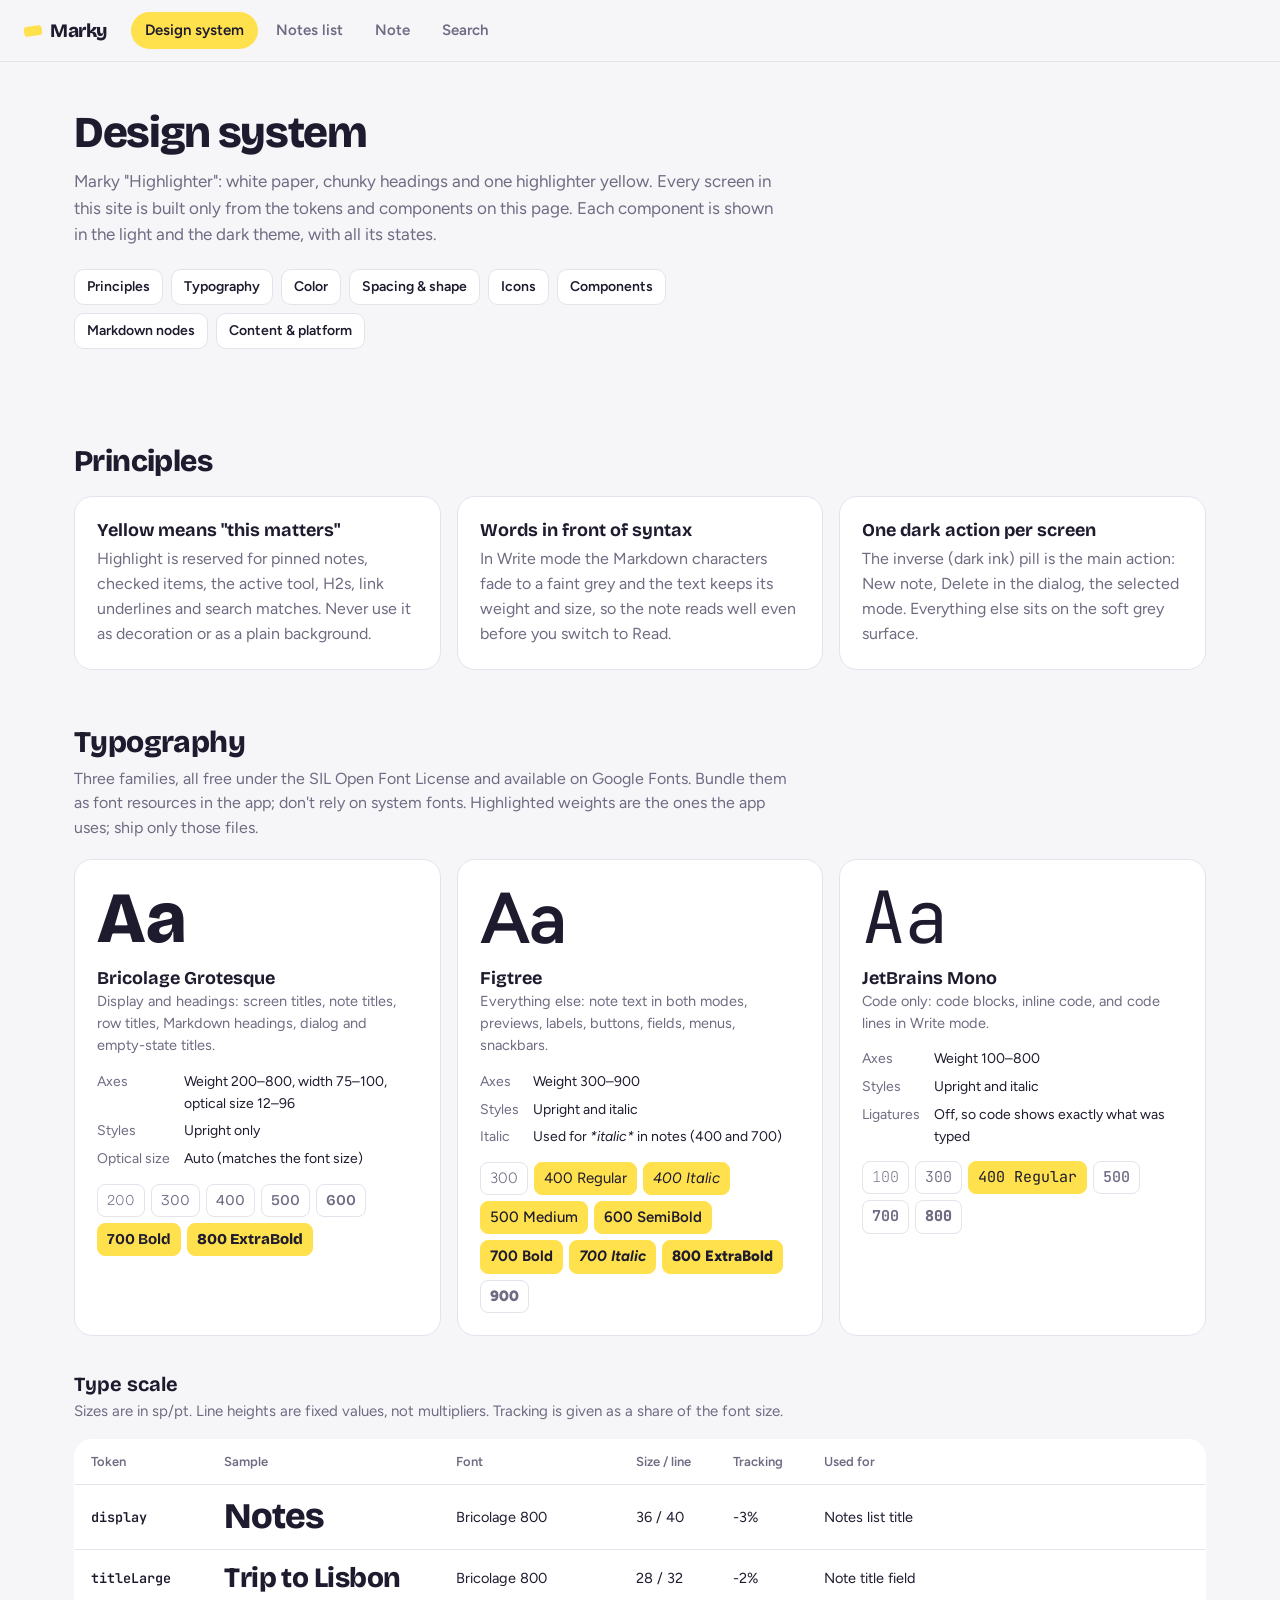
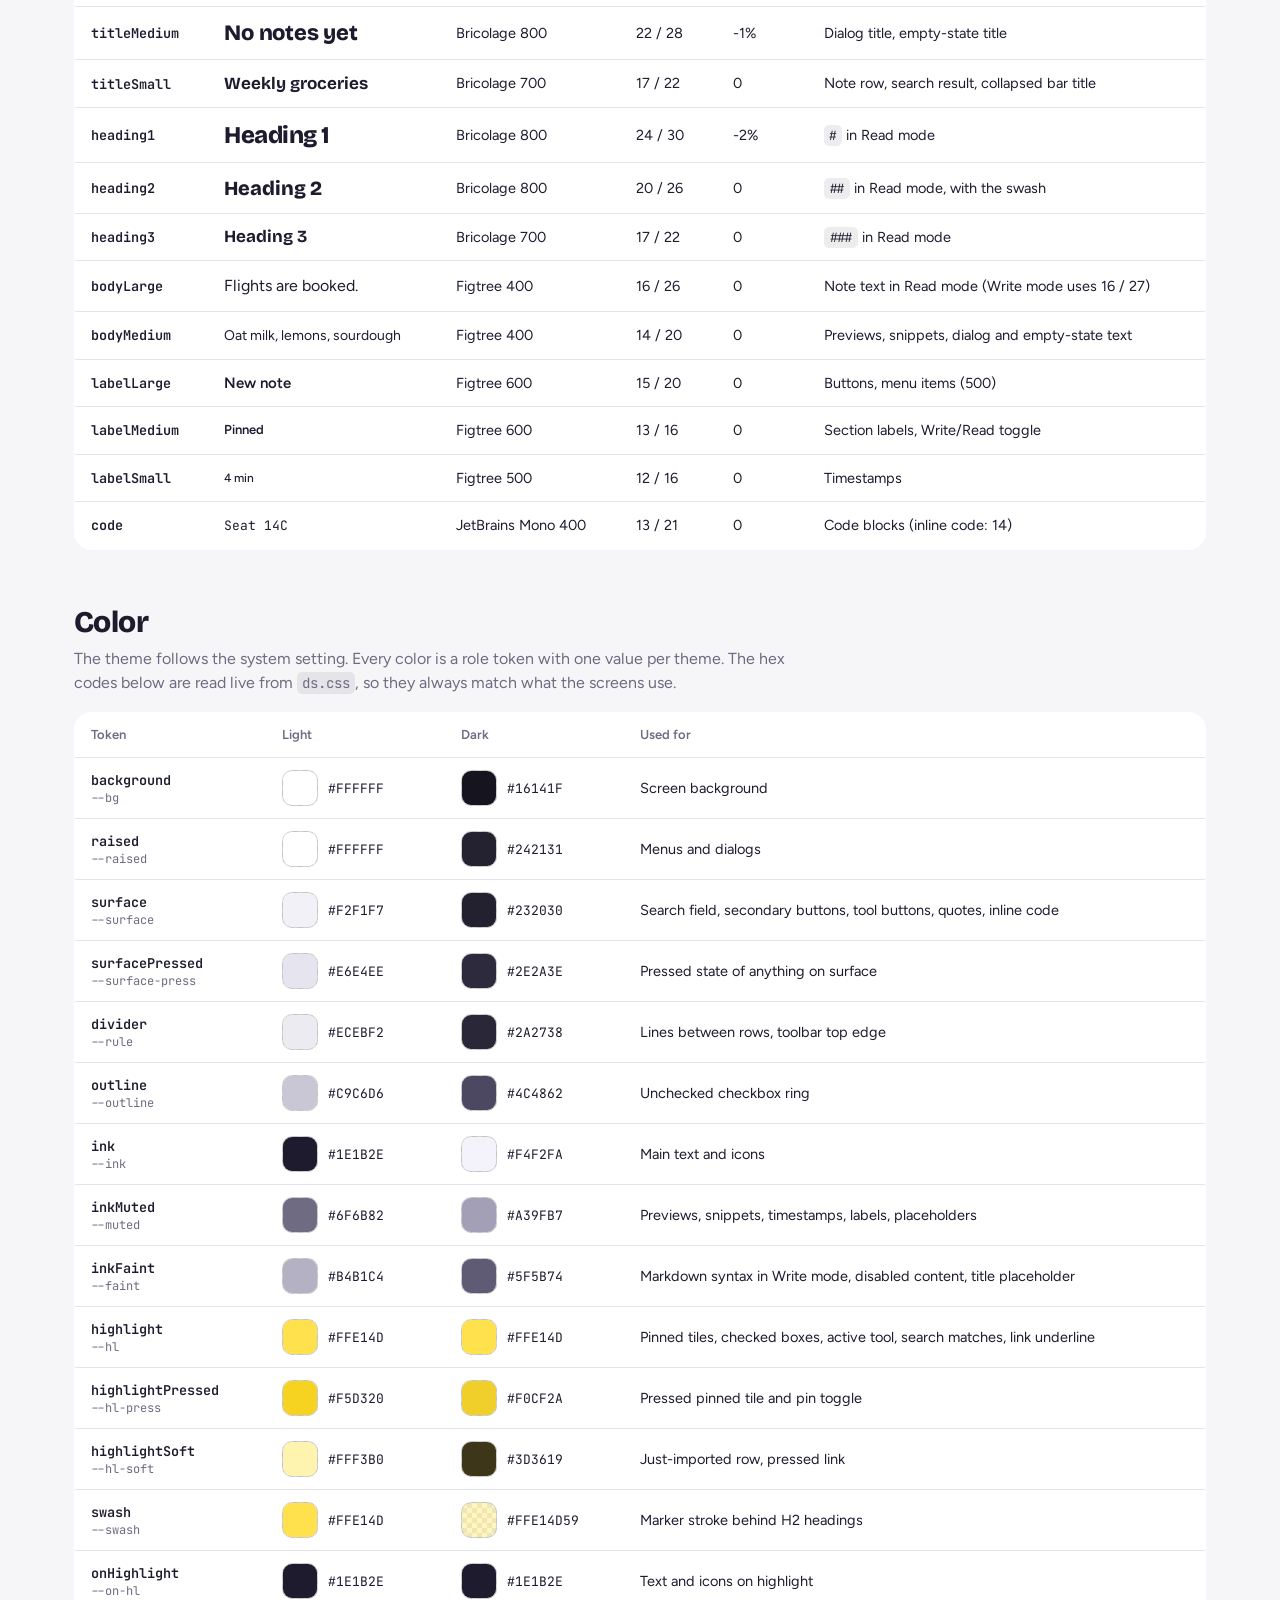
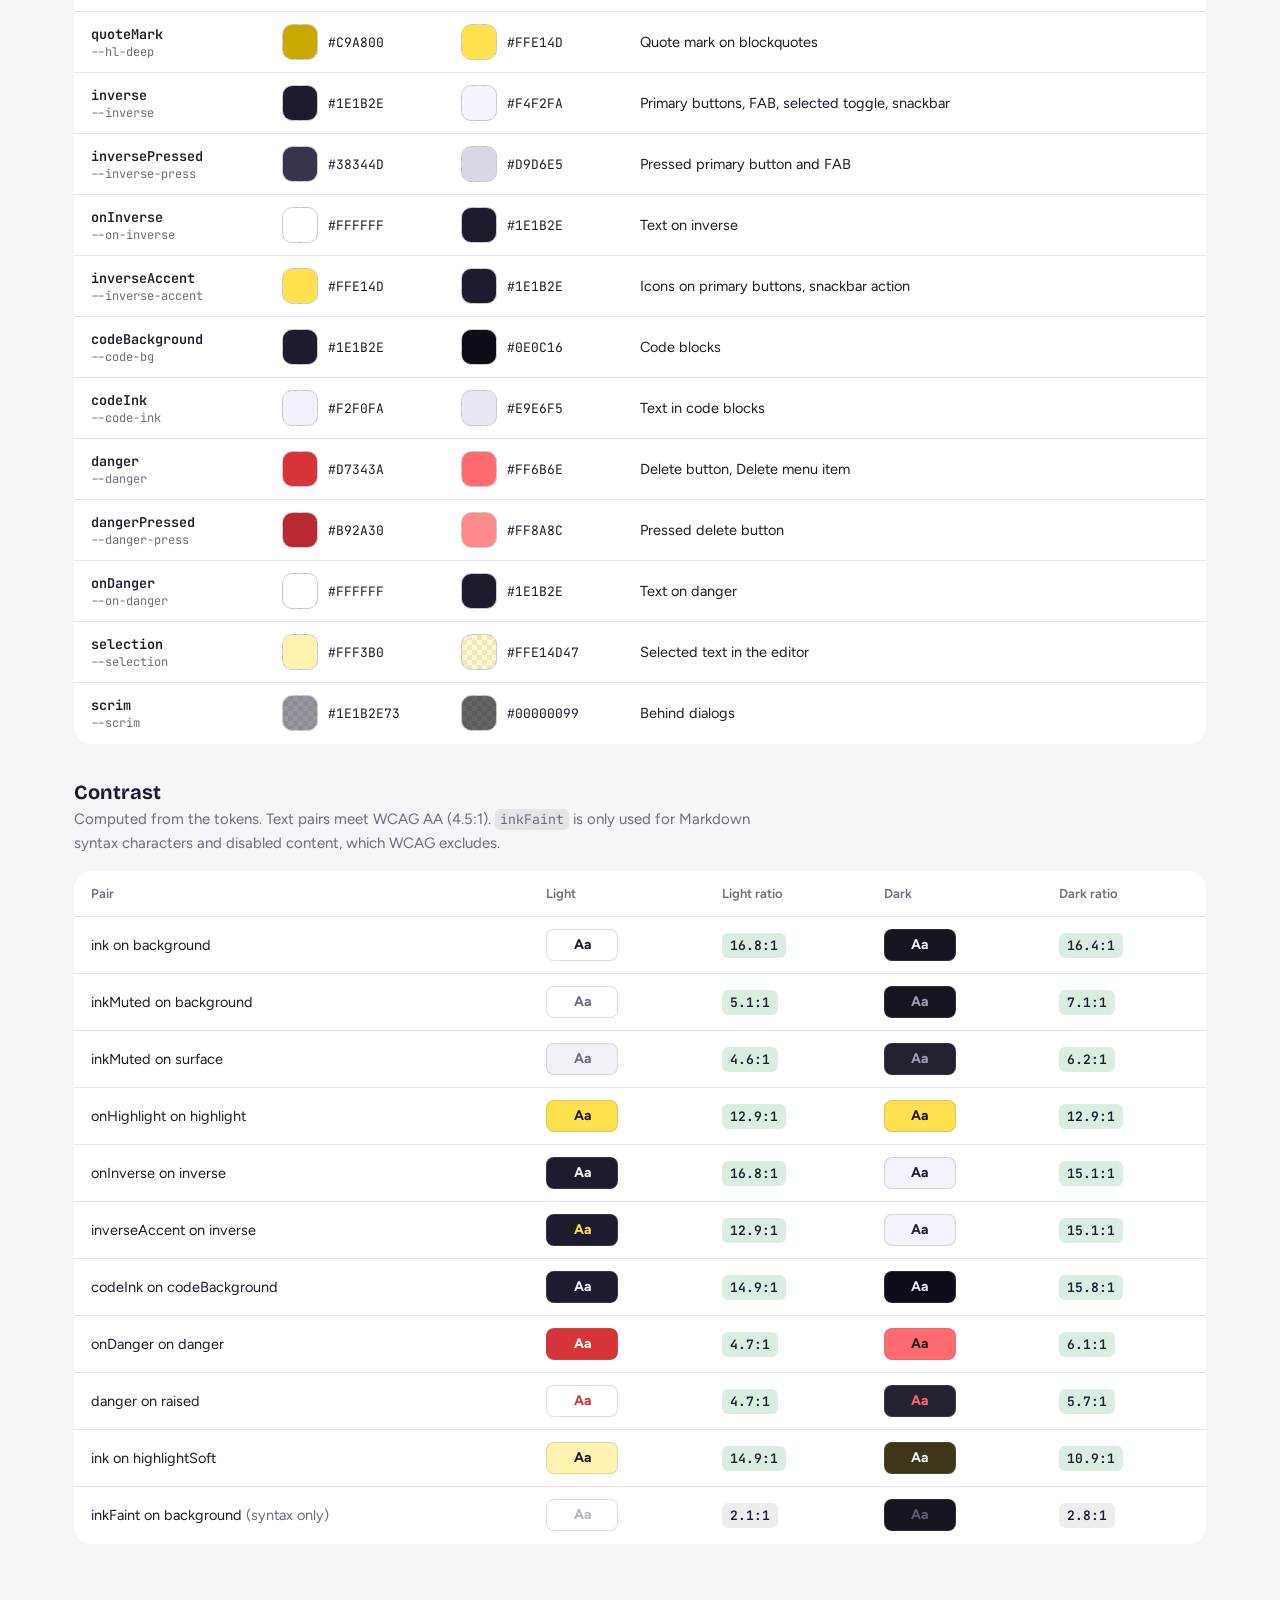
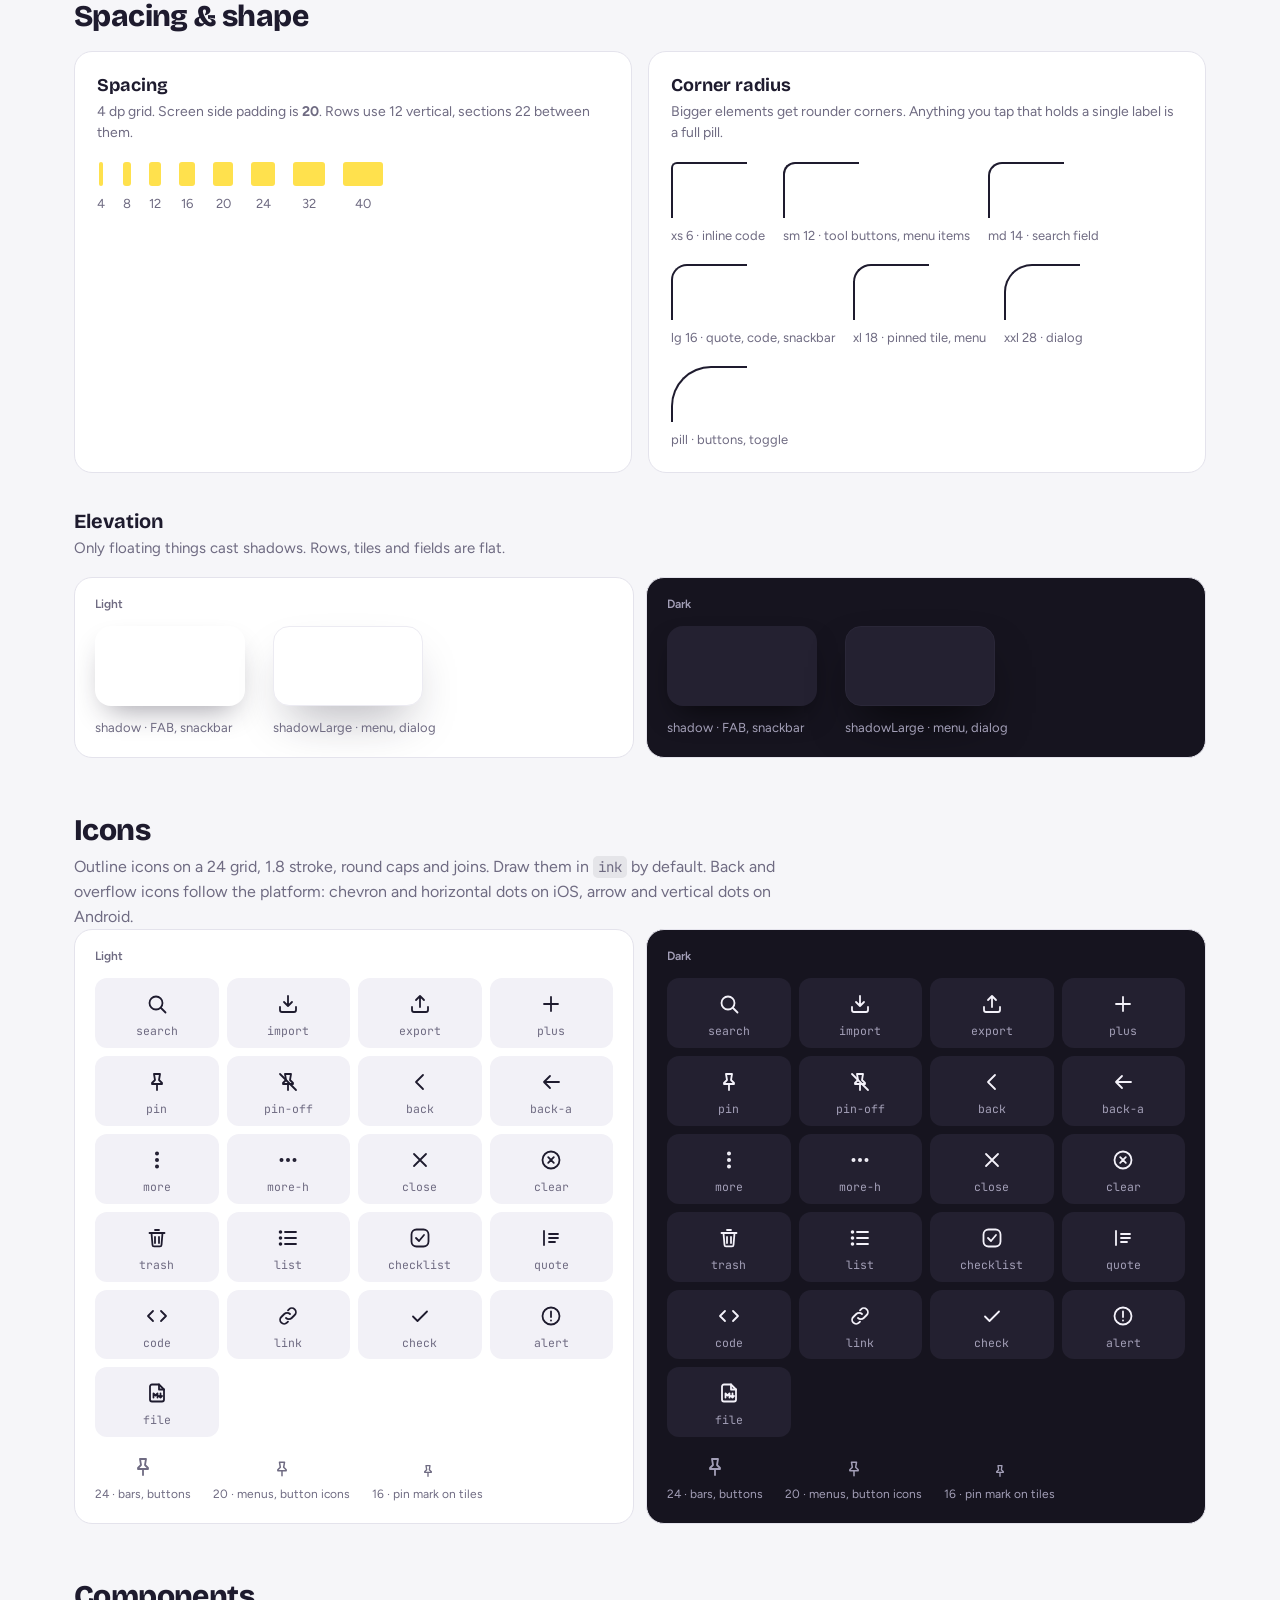
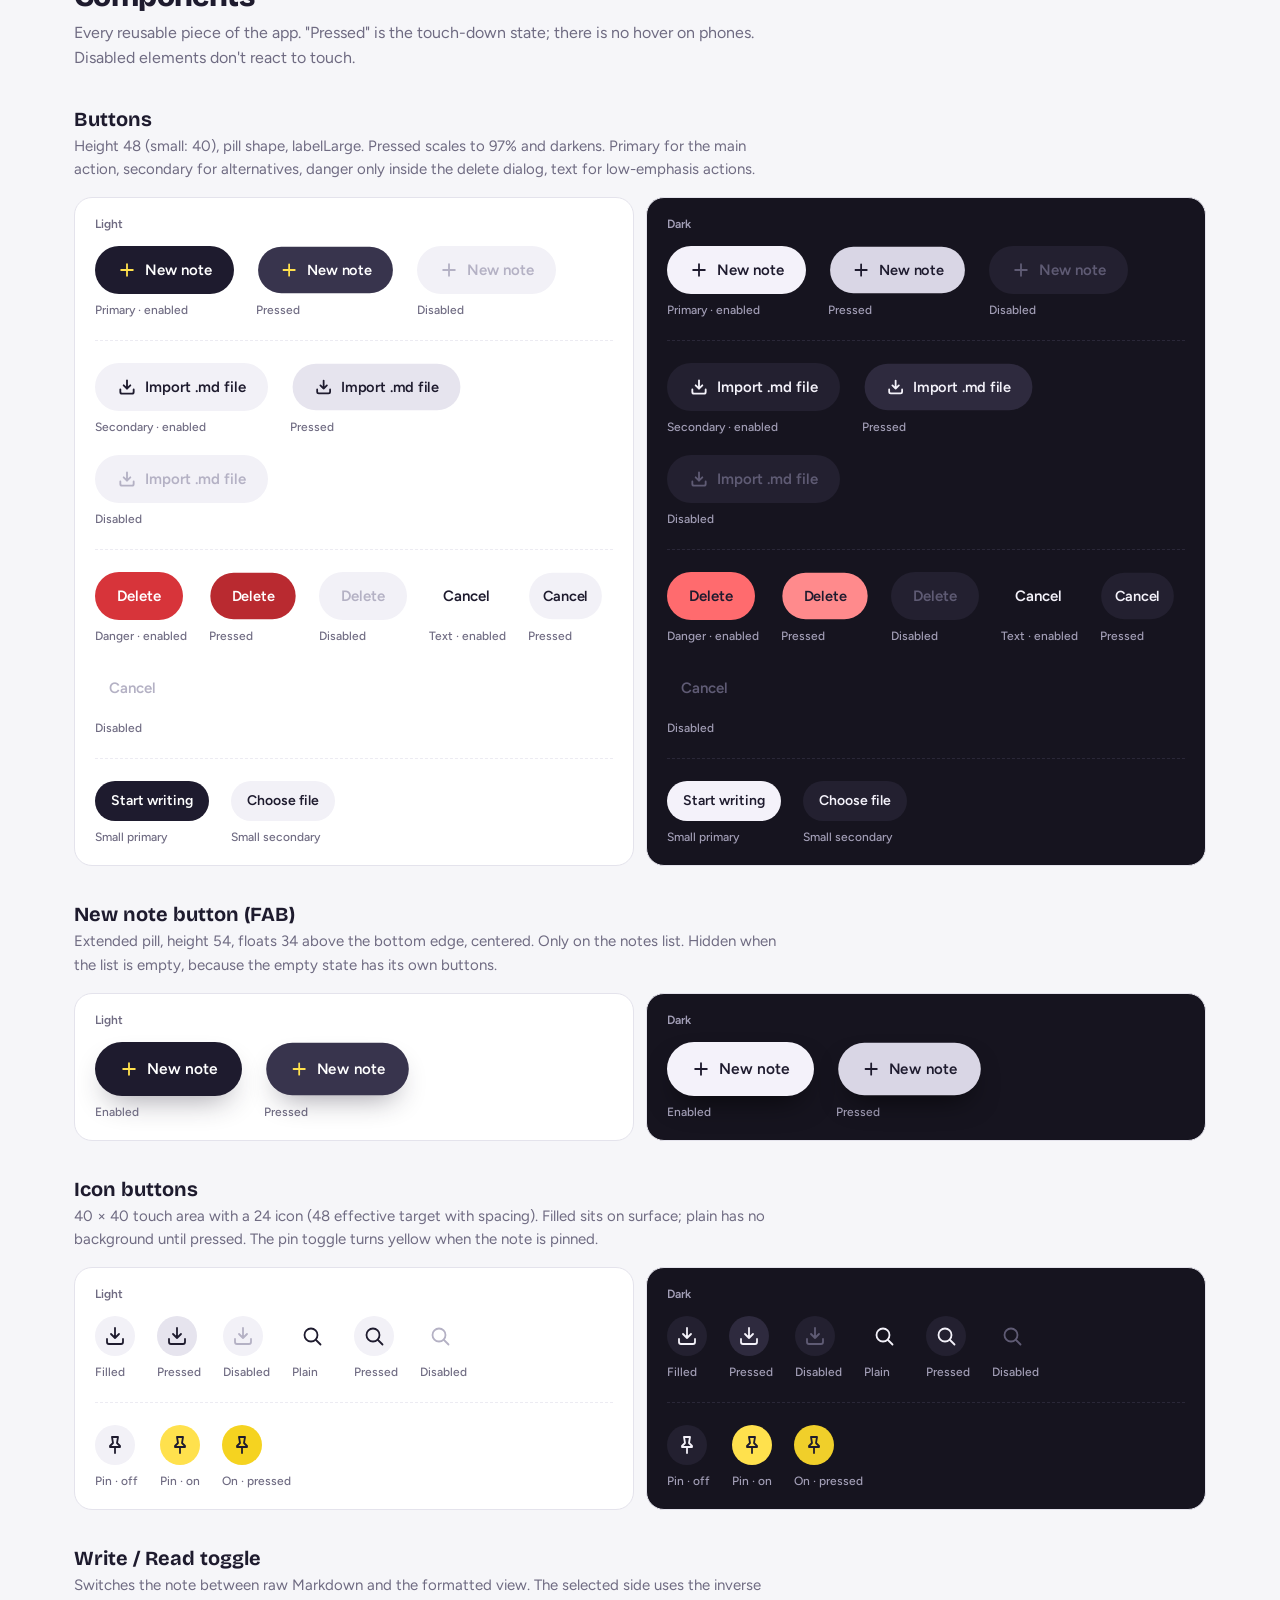
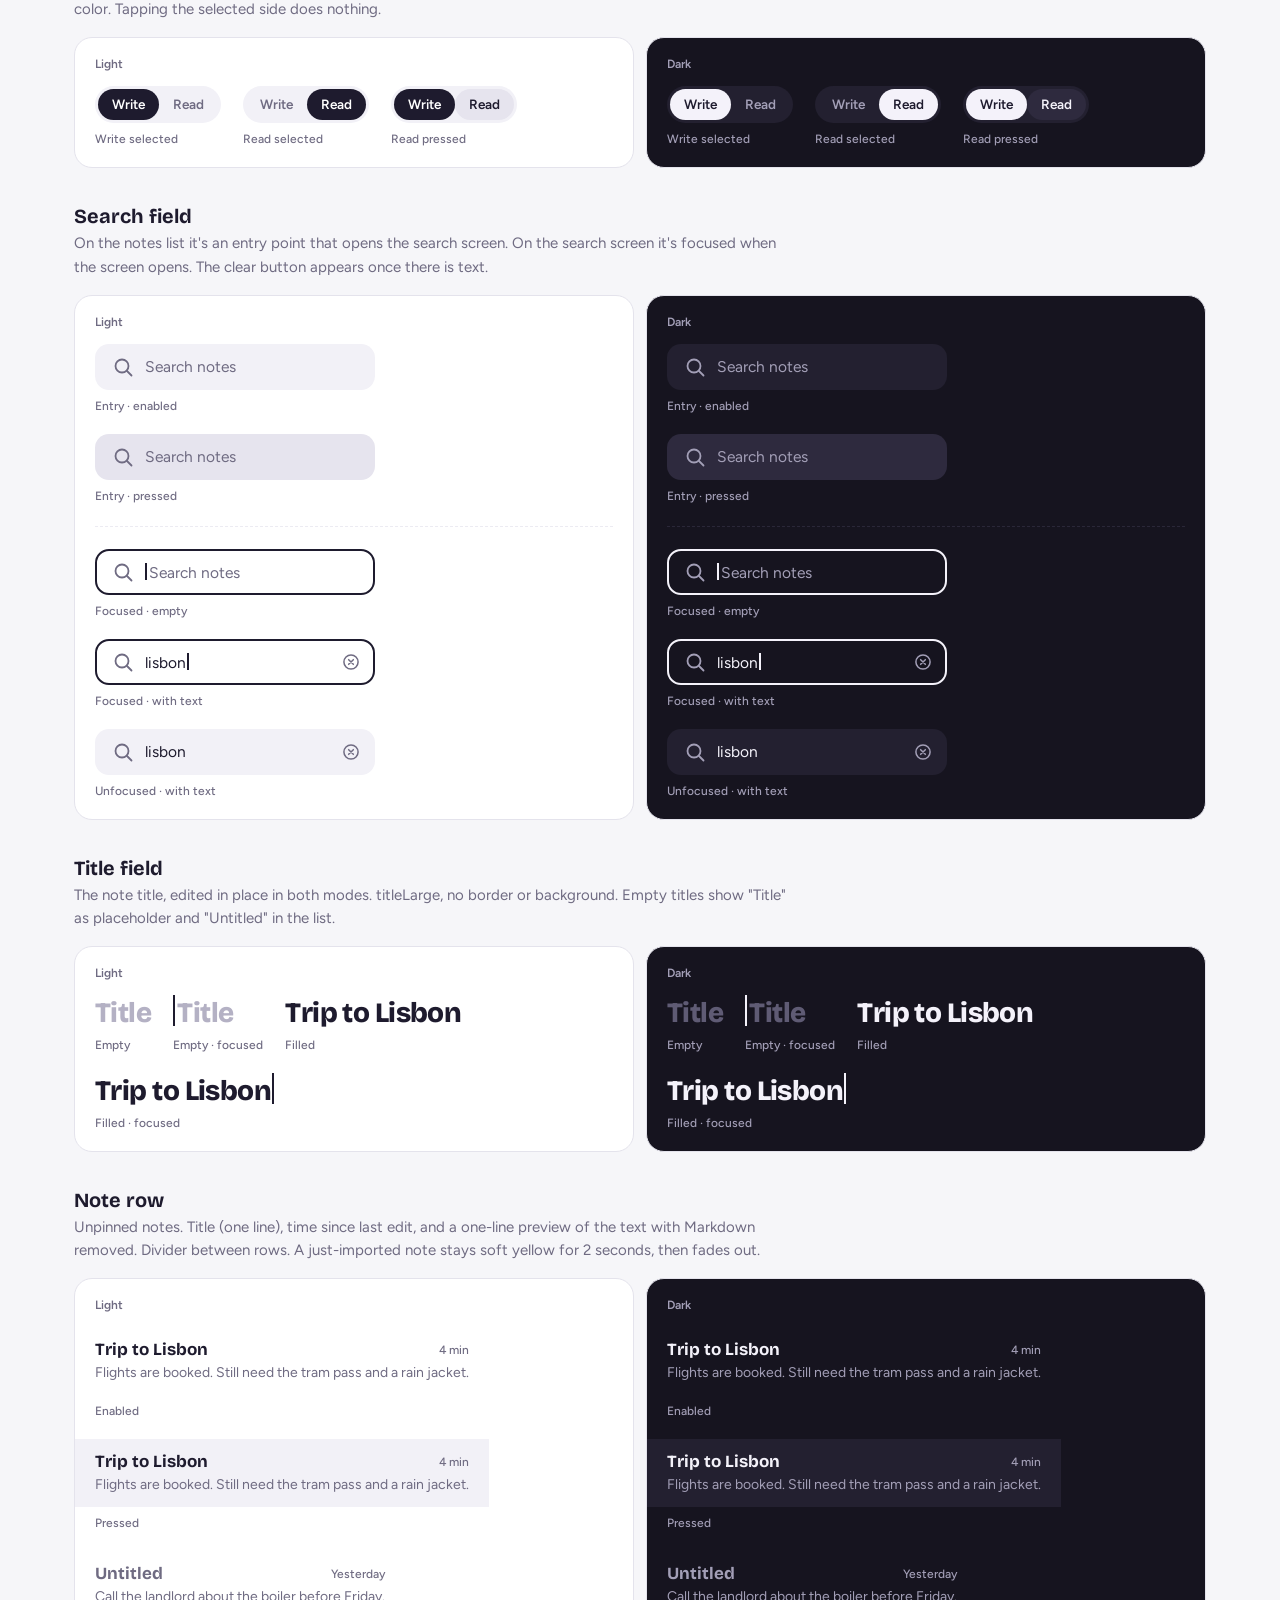
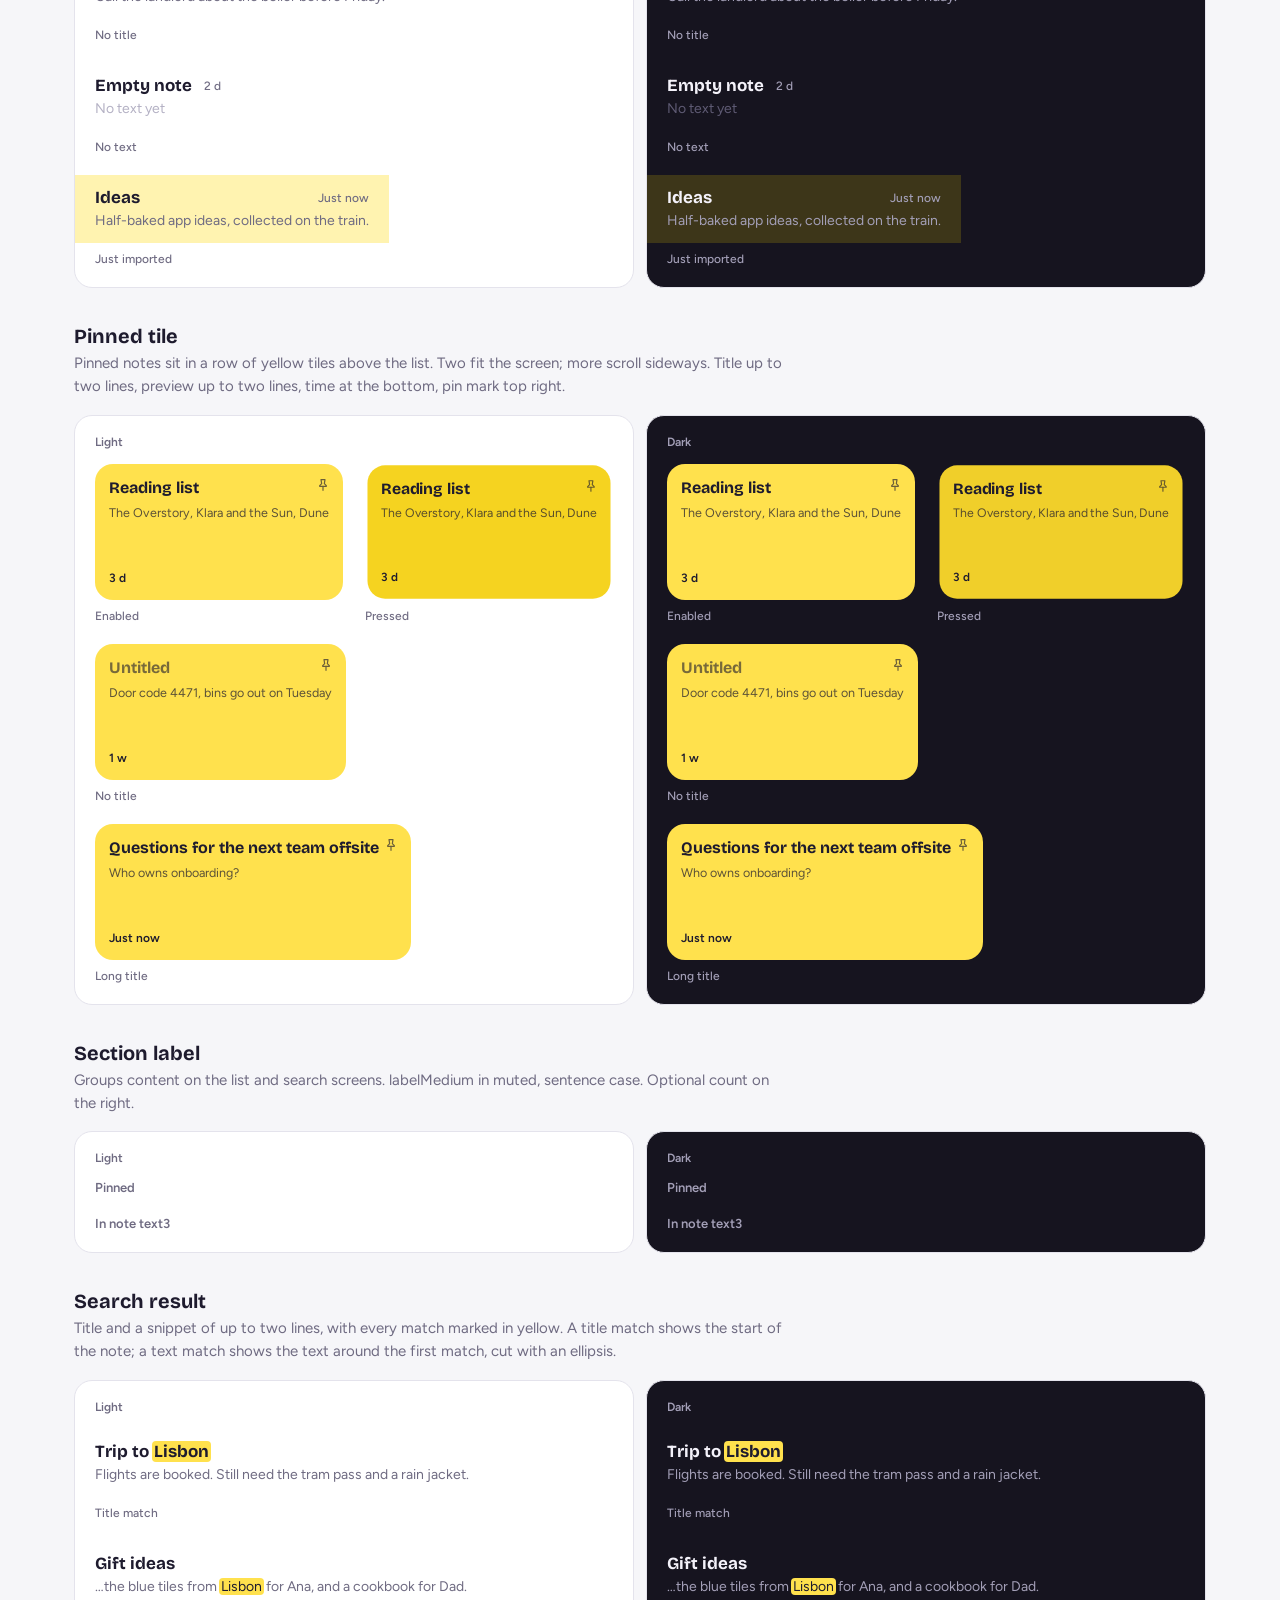
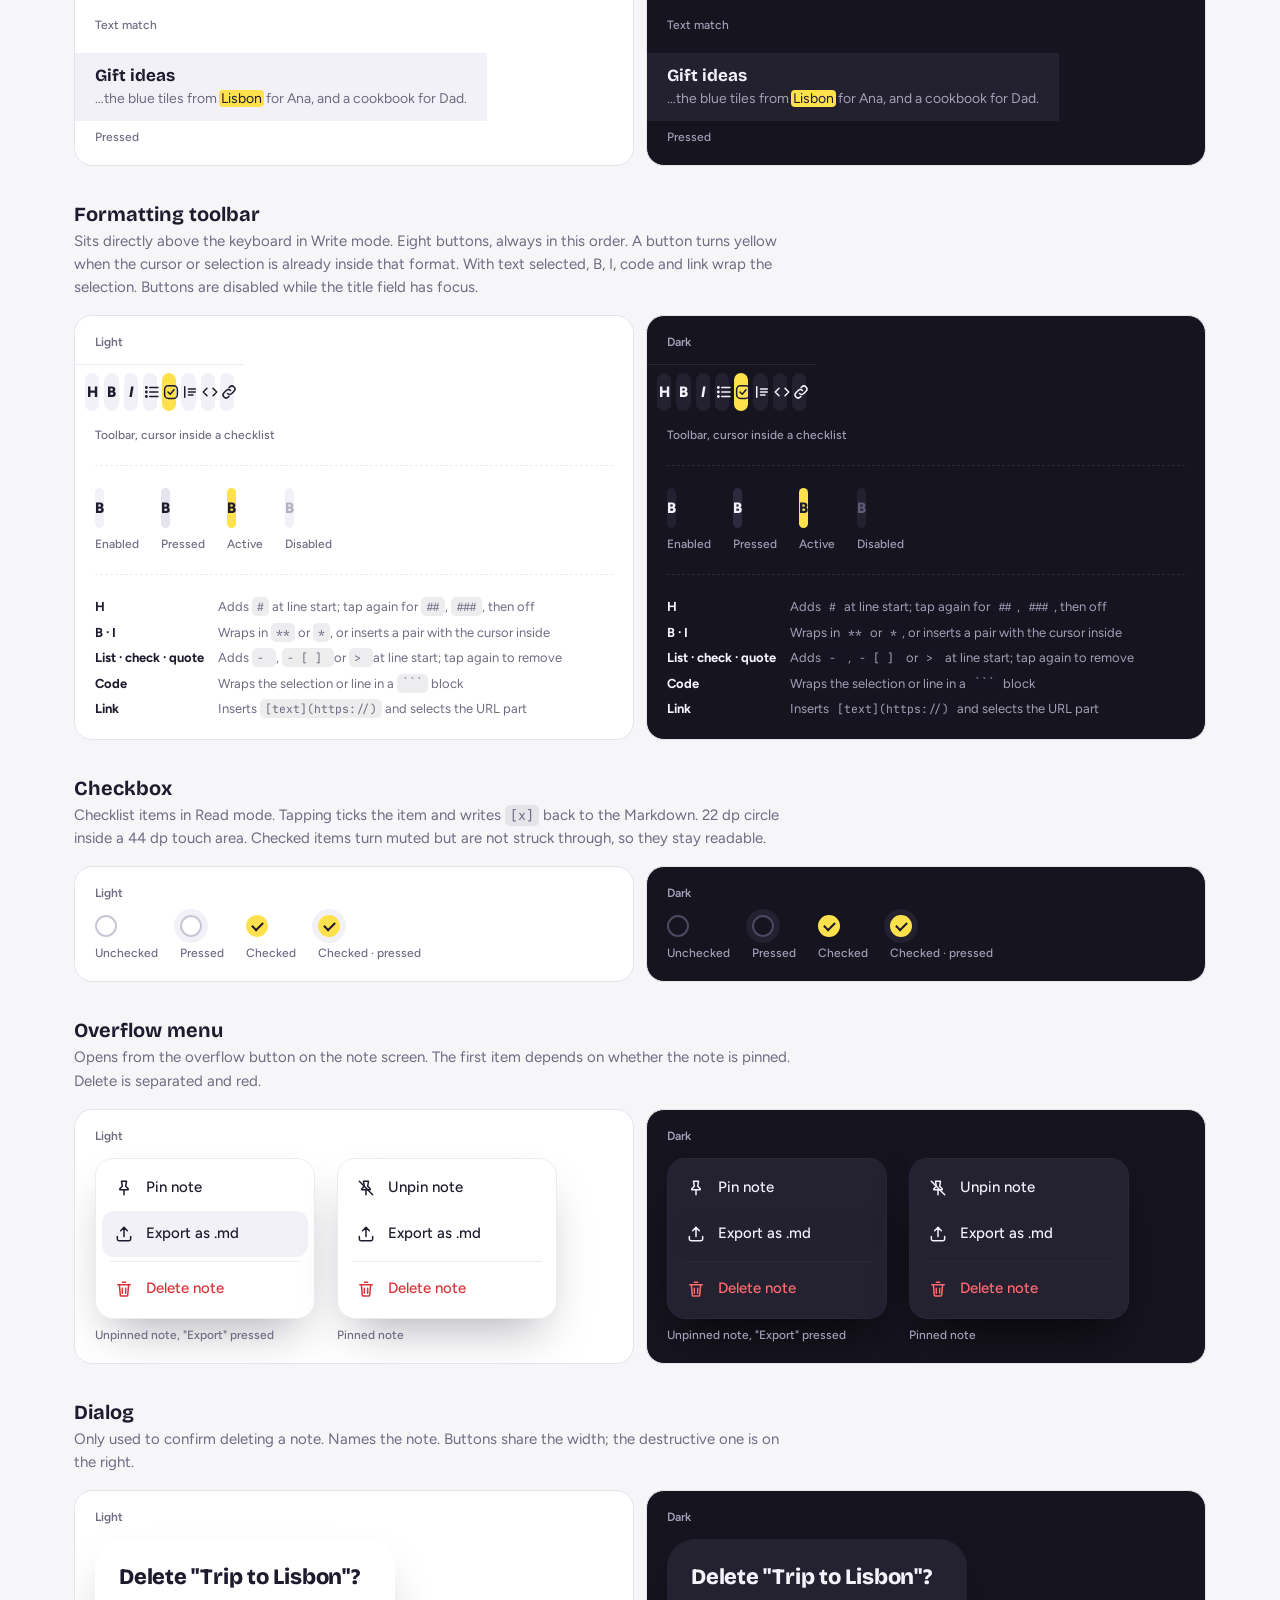
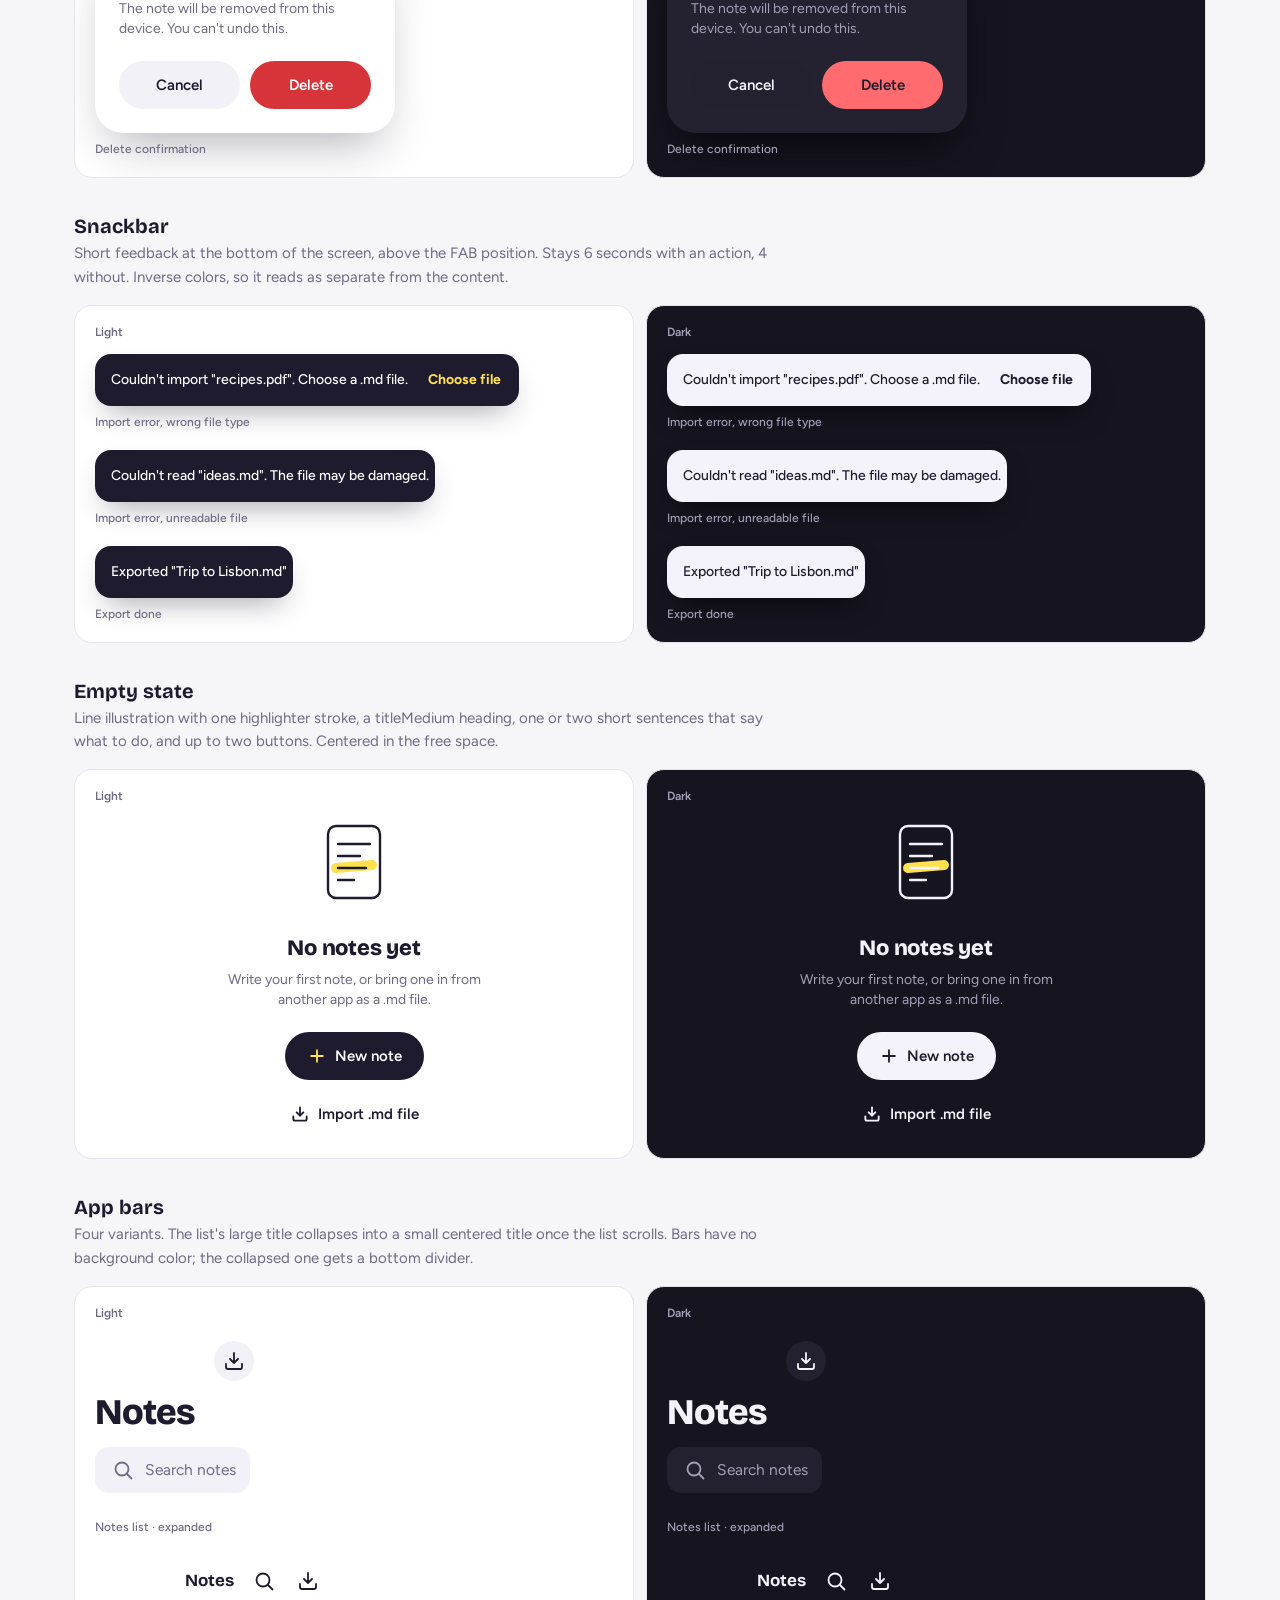
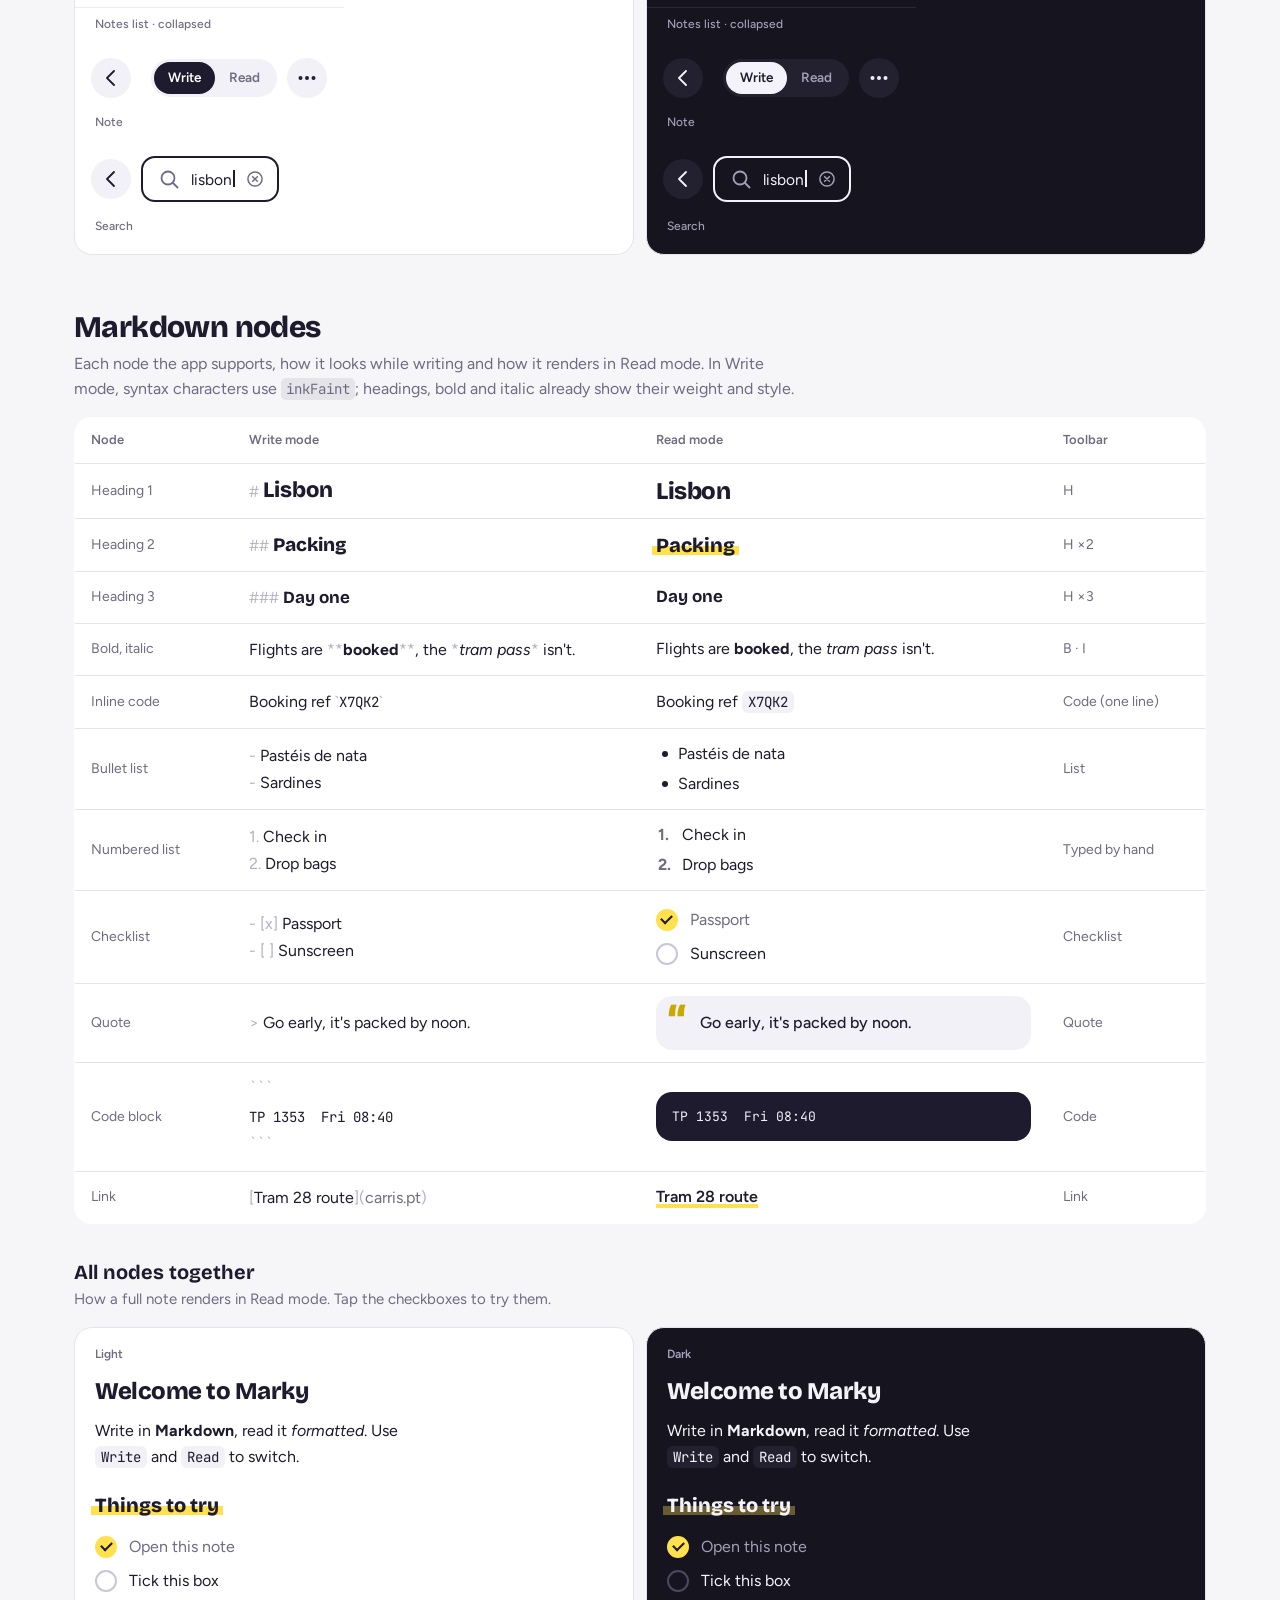
==== designs/highlighter/index.html @ 4d5602e7 "docs(design): add Highlighter design system Fonts, type scale, light and dark color tokens, spacing," ====
<!doctype html>
<html lang="en">
<head>
<meta charset="utf-8">
<meta name="viewport" content="width=device-width, initial-scale=1">
<title>Marky design system</title>
<link rel="preconnect" href="https://fonts.googleapis.com">
<link rel="preconnect" href="https://fonts.gstatic.com" crossorigin>
<link href="https://fonts.googleapis.com/css2?family=Bricolage+Grotesque:opsz,wght@12..96,200..800&family=Figtree:ital,wght@0,300..900;1,300..900&family=JetBrains+Mono:ital,wght@0,100..800;1,400&display=swap" rel="stylesheet">
<link rel="stylesheet" href="ds.css">
<link rel="stylesheet" href="site.css">
<style>
  .family { display: flex; flex-direction: column; gap: 14px; }
  .family .aa { font-size: 72px; line-height: 1; }
  .family h4 { font: 700 18px/1.2 "Bricolage Grotesque", sans-serif; }
  .family .role { color: var(--page-muted); font-size: 14.5px; }
  .family dl { display: grid; grid-template-columns: auto 1fr; gap: 6px 14px; font-size: 14px; }
  .family dt { color: var(--page-muted); }
  .weights { display: flex; flex-wrap: wrap; gap: 6px; }
  .weights span { font-size: 15px; padding: 4px 9px; border-radius: 8px; border: 1px solid var(--page-rule); color: var(--page-muted); }
  .weights span.used { background: var(--page-accent); border-color: var(--page-accent); color: #1E1B2E; }
  .scale td:first-child { white-space: nowrap; }
  .scale .sample { color: var(--page-ink); }
  .swatch { display: flex; align-items: center; gap: 10px; font: 400 13px/1.2 "JetBrains Mono", monospace; }
  .swatch i { width: 36px; height: 36px; border-radius: 10px; border: 1px solid rgba(127, 127, 127, .35); flex: none; background-image: linear-gradient(45deg, rgba(127,127,127,.18) 25%, transparent 25%, transparent 75%, rgba(127,127,127,.18) 75%), linear-gradient(45deg, rgba(127,127,127,.18) 25%, transparent 25%, transparent 75%, rgba(127,127,127,.18) 75%); background-size: 10px 10px; background-position: 0 0, 5px 5px; position: relative; overflow: hidden; }
  .swatch i b { position: absolute; inset: 0; }
  .tok { font: 600 13.5px/1.2 "JetBrains Mono", monospace; }
  .tok small { display: block; font-weight: 400; color: var(--page-muted); margin-top: 3px; font-size: 12px; }
  .ratio { font: 600 13px/1 "JetBrains Mono", monospace; padding: 4px 8px; border-radius: 6px; }
  .ratio.ok { background: color-mix(in srgb, #2E9E5B 18%, transparent); }
  .ratio.lg { background: color-mix(in srgb, #E0A400 22%, transparent); }
  .ratio.deco { background: color-mix(in srgb, var(--page-ink) 8%, transparent); }
  .pair { display: inline-flex; align-items: center; justify-content: center; width: 72px; height: 32px; border-radius: 8px; font: 700 14px/1 "Figtree", sans-serif; border: 1px solid rgba(127,127,127,.25); }
  .spacing { display: flex; flex-wrap: wrap; gap: 18px; align-items: flex-end; }
  .spacing div { display: flex; flex-direction: column; gap: 8px; align-items: center; font-size: 13px; color: var(--page-muted); }
  .spacing b { display: block; background: var(--page-accent); height: 24px; border-radius: 3px; }
  .radii { display: flex; flex-wrap: wrap; gap: 18px; }
  .radii div { display: flex; flex-direction: column; gap: 8px; font-size: 13px; color: var(--page-muted); }
  .radii b { width: 76px; height: 56px; border: 2px solid var(--page-ink); border-right: 0; border-bottom: 0; }
  .elev { display: flex; flex-wrap: wrap; gap: 28px; }
  .elev > div { display: flex; flex-direction: column; gap: 12px; font-size: 13px; color: var(--muted); }
  .elev b { display: block; width: 150px; height: 80px; border-radius: 16px; background: var(--raised); }
  .icons { display: grid; grid-template-columns: repeat(auto-fill, minmax(104px, 1fr)); gap: 8px; }
  .icons div { display: flex; flex-direction: column; align-items: center; gap: 8px; padding: 14px 6px 10px; border-radius: 12px; background: var(--surface); font: 400 11.5px/1.2 "JetBrains Mono", monospace; color: var(--muted); }
  .icons .ico { color: var(--ink); }
  .icon-sizes { display: flex; gap: 22px; align-items: flex-end; margin-top: 18px; }
  .icon-sizes div { display: flex; flex-direction: column; align-items: center; gap: 6px; font-size: 12px; color: var(--muted); }
  .md-table td.mk { background: var(--bg); }
  .md-table .editor, .md-table .md { padding: 0; }
  .md-table td { width: 36%; }
  .md-table td:first-child, .md-table td:last-child { width: 14%; color: var(--page-muted); font-size: 14px; }
  .rules li { margin: 0 0 10px 18px; }
  .rules li::marker { color: var(--page-muted); }
  .rules strong { font-weight: 700; }
</style>
</head>
<body data-page="system">

<main class="wrap">
  <header class="page-intro">
    <h1>Design system</h1>
    <p>Marky "Highlighter": white paper, chunky headings and one highlighter yellow. Every screen in this site is built only from the tokens and components on this page. Each component is shown in the light and the dark theme, with all its states.</p>
    <nav class="jump">
      <a href="#principles">Principles</a><a href="#type">Typography</a><a href="#color">Color</a><a href="#shape">Spacing &amp; shape</a><a href="#icons">Icons</a><a href="#components">Components</a><a href="#markdown">Markdown nodes</a><a href="#content">Content &amp; platform</a>
    </nav>
  </header>

  <!-- ================= PRINCIPLES ================= -->
  <section class="doc-section" id="principles">
    <h2>Principles</h2>
    <div class="grid cols-3" style="margin-top:18px">
      <div class="card"><h3 class="t">Yellow means "this matters"</h3><p style="color:var(--page-muted);margin-top:6px">Highlight is reserved for pinned notes, checked items, the active tool, H2s, link underlines and search matches. Never use it as decoration or as a plain background.</p></div>
      <div class="card"><h3 class="t">Words in front of syntax</h3><p style="color:var(--page-muted);margin-top:6px">In Write mode the Markdown characters fade to a faint grey and the text keeps its weight and size, so the note reads well even before you switch to Read.</p></div>
      <div class="card"><h3 class="t">One dark action per screen</h3><p style="color:var(--page-muted);margin-top:6px">The inverse (dark ink) pill is the main action: New note, Delete in the dialog, the selected mode. Everything else sits on the soft grey surface.</p></div>
    </div>
  </section>

  <!-- ================= TYPOGRAPHY ================= -->
  <section class="doc-section" id="type">
    <h2>Typography</h2>
    <p>Three families, all free under the SIL Open Font License and available on Google Fonts. Bundle them as font resources in the app; don't rely on system fonts. Highlighted weights are the ones the app uses; ship only those files.</p>

    <div class="grid cols-3" style="margin-top:18px">
      <div class="card family">
        <div class="aa" style="font-family:'Bricolage Grotesque';font-weight:800">Aa</div>
        <div><h4>Bricolage Grotesque</h4><div class="role">Display and headings: screen titles, note titles, row titles, Markdown headings, dialog and empty-state titles.</div></div>
        <dl><dt>Axes</dt><dd>Weight 200–800, width 75–100, optical size 12–96</dd><dt>Styles</dt><dd>Upright only</dd><dt>Optical size</dt><dd>Auto (matches the font size)</dd></dl>
        <div class="weights" style="font-family:'Bricolage Grotesque'">
          <span style="font-weight:200">200</span><span style="font-weight:300">300</span><span style="font-weight:400">400</span><span style="font-weight:500">500</span><span style="font-weight:600">600</span><span class="used" style="font-weight:700">700 Bold</span><span class="used" style="font-weight:800">800 ExtraBold</span>
        </div>
      </div>
      <div class="card family">
        <div class="aa" style="font-family:'Figtree';font-weight:600">Aa</div>
        <div><h4>Figtree</h4><div class="role">Everything else: note text in both modes, previews, labels, buttons, fields, menus, snackbars.</div></div>
        <dl><dt>Axes</dt><dd>Weight 300–900</dd><dt>Styles</dt><dd>Upright and italic</dd><dt>Italic</dt><dd>Used for <em>*italic*</em> in notes (400 and 700)</dd></dl>
        <div class="weights" style="font-family:'Figtree'">
          <span style="font-weight:300">300</span><span class="used" style="font-weight:400">400 Regular</span><span class="used" style="font-style:italic">400 Italic</span><span class="used" style="font-weight:500">500 Medium</span><span class="used" style="font-weight:600">600 SemiBold</span><span class="used" style="font-weight:700">700 Bold</span><span class="used" style="font-weight:700;font-style:italic">700 Italic</span><span class="used" style="font-weight:800">800 ExtraBold</span><span style="font-weight:900">900</span>
        </div>
      </div>
      <div class="card family">
        <div class="aa" style="font-family:'JetBrains Mono';font-weight:400">Aa</div>
        <div><h4>JetBrains Mono</h4><div class="role">Code only: code blocks, inline code, and code lines in Write mode.</div></div>
        <dl><dt>Axes</dt><dd>Weight 100–800</dd><dt>Styles</dt><dd>Upright and italic</dd><dt>Ligatures</dt><dd>Off, so code shows exactly what was typed</dd></dl>
        <div class="weights" style="font-family:'JetBrains Mono'">
          <span style="font-weight:100">100</span><span style="font-weight:300">300</span><span class="used" style="font-weight:400">400 Regular</span><span style="font-weight:500">500</span><span style="font-weight:700">700</span><span style="font-weight:800">800</span>
        </div>
      </div>
    </div>

    <div class="doc-sub">
      <h3>Type scale</h3>
      <p>Sizes are in sp/pt. Line heights are fixed values, not multipliers. Tracking is given as a share of the font size.</p>
      <div class="table-scroll">
      <table class="doc scale">
        <thead><tr><th>Token</th><th>Sample</th><th>Font</th><th>Size / line</th><th>Tracking</th><th>Used for</th></tr></thead>
        <tbody>
          <tr><td class="tok">display</td><td class="sample t-display">Notes</td><td>Bricolage 800</td><td>36 / 40</td><td>-3%</td><td>Notes list title</td></tr>
          <tr><td class="tok">titleLarge</td><td class="sample t-title-l">Trip to Lisbon</td><td>Bricolage 800</td><td>28 / 32</td><td>-2%</td><td>Note title field</td></tr>
          <tr><td class="tok">titleMedium</td><td class="sample t-title-m">No notes yet</td><td>Bricolage 800</td><td>22 / 28</td><td>-1%</td><td>Dialog title, empty-state title</td></tr>
          <tr><td class="tok">titleSmall</td><td class="sample t-title-s">Weekly groceries</td><td>Bricolage 700</td><td>17 / 22</td><td>0</td><td>Note row, search result, collapsed bar title</td></tr>
          <tr><td class="tok">heading1</td><td class="sample" style="font:800 24px/30px 'Bricolage Grotesque';letter-spacing:-.02em">Heading 1</td><td>Bricolage 800</td><td>24 / 30</td><td>-2%</td><td><code>#</code> in Read mode</td></tr>
          <tr><td class="tok">heading2</td><td class="sample" style="font:800 20px/26px 'Bricolage Grotesque'">Heading 2</td><td>Bricolage 800</td><td>20 / 26</td><td>0</td><td><code>##</code> in Read mode, with the swash</td></tr>
          <tr><td class="tok">heading3</td><td class="sample" style="font:700 17px/22px 'Bricolage Grotesque'">Heading 3</td><td>Bricolage 700</td><td>17 / 22</td><td>0</td><td><code>###</code> in Read mode</td></tr>
          <tr><td class="tok">bodyLarge</td><td class="sample t-body-l">Flights are booked.</td><td>Figtree 400</td><td>16 / 26</td><td>0</td><td>Note text in Read mode (Write mode uses 16 / 27)</td></tr>
          <tr><td class="tok">bodyMedium</td><td class="sample t-body-m">Oat milk, lemons, sourdough</td><td>Figtree 400</td><td>14 / 20</td><td>0</td><td>Previews, snippets, dialog and empty-state text</td></tr>
          <tr><td class="tok">labelLarge</td><td class="sample t-label-l">New note</td><td>Figtree 600</td><td>15 / 20</td><td>0</td><td>Buttons, menu items (500)</td></tr>
          <tr><td class="tok">labelMedium</td><td class="sample t-label-m">Pinned</td><td>Figtree 600</td><td>13 / 16</td><td>0</td><td>Section labels, Write/Read toggle</td></tr>
          <tr><td class="tok">labelSmall</td><td class="sample t-label-s">4 min</td><td>Figtree 500</td><td>12 / 16</td><td>0</td><td>Timestamps</td></tr>
          <tr><td class="tok">code</td><td class="sample t-code">Seat 14C</td><td>JetBrains Mono 400</td><td>13 / 21</td><td>0</td><td>Code blocks (inline code: 14)</td></tr>
        </tbody>
      </table>
      </div>
    </div>
  </section>

  <!-- ================= COLOR ================= -->
  <section class="doc-section" id="color">
    <h2>Color</h2>
    <p>The theme follows the system setting. Every color is a role token with one value per theme. The hex codes below are read live from <code>ds.css</code>, so they always match what the screens use.</p>
    <div class="table-scroll">
      <table class="doc" id="color-table">
        <thead><tr><th>Token</th><th>Light</th><th>Dark</th><th>Used for</th></tr></thead>
        <tbody></tbody>
      </table>
    </div>

    <div class="doc-sub">
      <h3>Contrast</h3>
      <p>Computed from the tokens. Text pairs meet WCAG AA (4.5:1). <code>inkFaint</code> is only used for Markdown syntax characters and disabled content, which WCAG excludes.</p>
      <div class="table-scroll">
        <table class="doc" id="contrast-table">
          <thead><tr><th>Pair</th><th>Light</th><th>Light ratio</th><th>Dark</th><th>Dark ratio</th></tr></thead>
          <tbody></tbody>
        </table>
      </div>
    </div>
  </section>

  <!-- ================= SPACING & SHAPE ================= -->
  <section class="doc-section" id="shape">
    <h2>Spacing &amp; shape</h2>
    <div class="grid cols-2" style="margin-top:18px">
      <div class="card">
        <h3 class="t" style="margin-bottom:4px">Spacing</h3>
        <p style="color:var(--page-muted);font-size:14px;margin-bottom:18px">4 dp grid. Screen side padding is <b>20</b>. Rows use 12 vertical, sections 22 between them.</p>
        <div class="spacing">
          <div><b style="width:4px"></b>4</div><div><b style="width:8px"></b>8</div><div><b style="width:12px"></b>12</div><div><b style="width:16px"></b>16</div><div><b style="width:20px"></b>20</div><div><b style="width:24px"></b>24</div><div><b style="width:32px"></b>32</div><div><b style="width:40px"></b>40</div>
        </div>
      </div>
      <div class="card">
        <h3 class="t" style="margin-bottom:4px">Corner radius</h3>
        <p style="color:var(--page-muted);font-size:14px;margin-bottom:18px">Bigger elements get rounder corners. Anything you tap that holds a single label is a full pill.</p>
        <div class="radii">
          <div><b style="border-top-left-radius:6px"></b>xs 6 · inline code</div>
          <div><b style="border-top-left-radius:12px"></b>sm 12 · tool buttons, menu items</div>
          <div><b style="border-top-left-radius:14px"></b>md 14 · search field</div>
          <div><b style="border-top-left-radius:16px"></b>lg 16 · quote, code, snackbar</div>
          <div><b style="border-top-left-radius:18px"></b>xl 18 · pinned tile, menu</div>
          <div><b style="border-top-left-radius:28px"></b>xxl 28 · dialog</div>
          <div><b style="border-top-left-radius:40px"></b>pill · buttons, toggle</div>
        </div>
      </div>
    </div>
    <div class="doc-sub">
      <h3>Elevation</h3>
      <p>Only floating things cast shadows. Rows, tiles and fields are flat.</p>
      <div class="both">
        <div class="elev">
          <div><b style="box-shadow:var(--shadow)"></b>shadow · FAB, snackbar</div>
          <div><b style="box-shadow:var(--shadow-lg);border:1px solid var(--rule)"></b>shadowLarge · menu, dialog</div>
        </div>
      </div>
    </div>
  </section>

  <!-- ================= ICONS ================= -->
  <section class="doc-section" id="icons">
    <h2>Icons</h2>
    <p>Outline icons on a 24 grid, 1.8 stroke, round caps and joins. Draw them in <code>ink</code> by default. Back and overflow icons follow the platform: chevron and horizontal dots on iOS, arrow and vertical dots on Android.</p>
    <div class="both">
      <div class="icons" data-icons></div>
      <div class="icon-sizes">
        <div><svg class="ico"><use href="#i-pin"/></svg>24 · bars, buttons</div>
        <div><svg class="ico ico-20"><use href="#i-pin"/></svg>20 · menus, button icons</div>
        <div><svg class="ico ico-16" style="stroke-width:2"><use href="#i-pin"/></svg>16 · pin mark on tiles</div>
      </div>
    </div>
  </section>

  <!-- ================= COMPONENTS ================= -->
  <section class="doc-section" id="components">
    <h2>Components</h2>
    <p>Every reusable piece of the app. "Pressed" is the touch-down state; there is no hover on phones. Disabled elements don't react to touch.</p>

    <div class="doc-sub">
      <h3>Buttons</h3>
      <p>Height 48 (small: 40), pill shape, labelLarge. Pressed scales to 97% and darkens. Primary for the main action, secondary for alternatives, danger only inside the delete dialog, text for low-emphasis actions.</p>
      <div class="both">
        <div class="states">
          <div class="state"><button class="btn btn-primary"><svg class="ico"><use href="#i-plus"/></svg>New note</button><span class="state-name">Primary · enabled</span></div>
          <div class="state"><button class="btn btn-primary is-pressed"><svg class="ico"><use href="#i-plus"/></svg>New note</button><span class="state-name">Pressed</span></div>
          <div class="state"><button class="btn btn-primary" disabled><svg class="ico"><use href="#i-plus"/></svg>New note</button><span class="state-name">Disabled</span></div>
        </div>
        <div class="states">
          <div class="state"><button class="btn btn-secondary"><svg class="ico"><use href="#i-import"/></svg>Import .md file</button><span class="state-name">Secondary · enabled</span></div>
          <div class="state"><button class="btn btn-secondary is-pressed"><svg class="ico"><use href="#i-import"/></svg>Import .md file</button><span class="state-name">Pressed</span></div>
          <div class="state"><button class="btn btn-secondary" disabled><svg class="ico"><use href="#i-import"/></svg>Import .md file</button><span class="state-name">Disabled</span></div>
        </div>
        <div class="states">
          <div class="state"><button class="btn btn-danger">Delete</button><span class="state-name">Danger · enabled</span></div>
          <div class="state"><button class="btn btn-danger is-pressed">Delete</button><span class="state-name">Pressed</span></div>
          <div class="state"><button class="btn btn-danger" disabled>Delete</button><span class="state-name">Disabled</span></div>
          <div class="state"><button class="btn btn-text">Cancel</button><span class="state-name">Text · enabled</span></div>
          <div class="state"><button class="btn btn-text is-pressed">Cancel</button><span class="state-name">Pressed</span></div>
          <div class="state"><button class="btn btn-text" disabled>Cancel</button><span class="state-name">Disabled</span></div>
        </div>
        <div class="states">
          <div class="state"><button class="btn btn-primary btn-sm">Start writing</button><span class="state-name">Small primary</span></div>
          <div class="state"><button class="btn btn-secondary btn-sm">Choose file</button><span class="state-name">Small secondary</span></div>
        </div>
      </div>
    </div>

    <div class="doc-sub">
      <h3>New note button (FAB)</h3>
      <p>Extended pill, height 54, floats 34 above the bottom edge, centered. Only on the notes list. Hidden when the list is empty, because the empty state has its own buttons.</p>
      <div class="both">
        <div class="states">
          <div class="state"><button class="btn btn-primary fab"><svg class="ico"><use href="#i-plus"/></svg>New note</button><span class="state-name">Enabled</span></div>
          <div class="state"><button class="btn btn-primary fab is-pressed"><svg class="ico"><use href="#i-plus"/></svg>New note</button><span class="state-name">Pressed</span></div>
        </div>
      </div>
    </div>

    <div class="doc-sub">
      <h3>Icon buttons</h3>
      <p>40 × 40 touch area with a 24 icon (48 effective target with spacing). Filled sits on surface; plain has no background until pressed. The pin toggle turns yellow when the note is pinned.</p>
      <div class="both">
        <div class="states">
          <div class="state"><button class="icon-btn"><svg class="ico"><use href="#i-import"/></svg></button><span class="state-name">Filled</span></div>
          <div class="state"><button class="icon-btn is-pressed"><svg class="ico"><use href="#i-import"/></svg></button><span class="state-name">Pressed</span></div>
          <div class="state"><button class="icon-btn" disabled><svg class="ico"><use href="#i-import"/></svg></button><span class="state-name">Disabled</span></div>
          <div class="state"><button class="icon-btn plain"><svg class="ico"><use href="#i-search"/></svg></button><span class="state-name">Plain</span></div>
          <div class="state"><button class="icon-btn plain is-pressed"><svg class="ico"><use href="#i-search"/></svg></button><span class="state-name">Pressed</span></div>
          <div class="state"><button class="icon-btn plain" disabled><svg class="ico"><use href="#i-search"/></svg></button><span class="state-name">Disabled</span></div>
        </div>
        <div class="states">
          <div class="state"><button class="icon-btn"><svg class="ico"><use href="#i-pin"/></svg></button><span class="state-name">Pin · off</span></div>
          <div class="state"><button class="icon-btn is-on"><svg class="ico"><use href="#i-pin"/></svg></button><span class="state-name">Pin · on</span></div>
          <div class="state"><button class="icon-btn is-on is-pressed"><svg class="ico"><use href="#i-pin"/></svg></button><span class="state-name">On · pressed</span></div>
        </div>
      </div>
    </div>

    <div class="doc-sub">
      <h3>Write / Read toggle</h3>
      <p>Switches the note between raw Markdown and the formatted view. The selected side uses the inverse color. Tapping the selected side does nothing.</p>
      <div class="both">
        <div class="states">
          <div class="state"><div class="toggle"><button class="on">Write</button><button>Read</button></div><span class="state-name">Write selected</span></div>
          <div class="state"><div class="toggle"><button>Write</button><button class="on">Read</button></div><span class="state-name">Read selected</span></div>
          <div class="state"><div class="toggle"><button class="on">Write</button><button class="is-pressed">Read</button></div><span class="state-name">Read pressed</span></div>
        </div>
      </div>
    </div>

    <div class="doc-sub">
      <h3>Search field</h3>
      <p>On the notes list it's an entry point that opens the search screen. On the search screen it's focused when the screen opens. The clear button appears once there is text.</p>
      <div class="both">
        <div class="states">
          <div class="state" style="width:280px"><div class="field" style="width:100%"><svg class="ico"><use href="#i-search"/></svg><span class="ph">Search notes</span></div><span class="state-name">Entry · enabled</span></div>
          <div class="state" style="width:280px"><div class="field is-pressed" style="width:100%"><svg class="ico"><use href="#i-search"/></svg><span class="ph">Search notes</span></div><span class="state-name">Entry · pressed</span></div>
        </div>
        <div class="states">
          <div class="state" style="width:280px"><div class="field is-focused" style="width:100%"><svg class="ico"><use href="#i-search"/></svg><span class="ph"><span class="caret" style="margin:0 2px 0 0"></span>Search notes</span></div><span class="state-name">Focused · empty</span></div>
          <div class="state" style="width:280px"><div class="field is-focused" style="width:100%"><svg class="ico"><use href="#i-search"/></svg><span class="val">lisbon<span class="caret"></span></span><span class="clear"><svg class="ico ico-20"><use href="#i-clear"/></svg></span></div><span class="state-name">Focused · with text</span></div>
          <div class="state" style="width:280px"><div class="field" style="width:100%"><svg class="ico"><use href="#i-search"/></svg><span class="val">lisbon</span><span class="clear"><svg class="ico ico-20"><use href="#i-clear"/></svg></span></div><span class="state-name">Unfocused · with text</span></div>
        </div>
      </div>
    </div>

    <div class="doc-sub">
      <h3>Title field</h3>
      <p>The note title, edited in place in both modes. titleLarge, no border or background. Empty titles show "Title" as placeholder and "Untitled" in the list.</p>
      <div class="both">
        <div class="states">
          <div class="state"><div class="title-field" style="padding:0"><span class="ph">Title</span></div><span class="state-name">Empty</span></div>
          <div class="state"><div class="title-field" style="padding:0"><span class="ph"><span class="caret" style="margin:0 2px 0 0"></span>Title</span></div><span class="state-name">Empty · focused</span></div>
          <div class="state"><div class="title-field" style="padding:0">Trip to Lisbon</div><span class="state-name">Filled</span></div>
          <div class="state"><div class="title-field" style="padding:0">Trip to Lisbon<span class="caret"></span></div><span class="state-name">Filled · focused</span></div>
        </div>
      </div>
    </div>

    <div class="doc-sub">
      <h3>Note row</h3>
      <p>Unpinned notes. Title (one line), time since last edit, and a one-line preview of the text with Markdown removed. Divider between rows. A just-imported note stays soft yellow for 2 seconds, then fades out.</p>
      <div class="both">
        <div class="states">
          <div class="state stretch"><div class="bleed"><div class="row"><h3>Trip to Lisbon</h3><time>4 min</time><p>Flights are booked. Still need the tram pass and a rain jacket.</p></div></div><span class="state-name">Enabled</span></div>
          <div class="state stretch"><div class="bleed"><div class="row is-pressed"><h3>Trip to Lisbon</h3><time>4 min</time><p>Flights are booked. Still need the tram pass and a rain jacket.</p></div></div><span class="state-name">Pressed</span></div>
          <div class="state stretch"><div class="bleed"><div class="row untitled"><h3>Untitled</h3><time>Yesterday</time><p>Call the landlord about the boiler before Friday.</p></div></div><span class="state-name">No title</span></div>
          <div class="state stretch"><div class="bleed"><div class="row"><h3>Empty note</h3><time>2 d</time><p style="color:var(--faint)">No text yet</p></div></div><span class="state-name">No text</span></div>
          <div class="state stretch"><div class="bleed"><div class="row is-new"><h3>Ideas</h3><time>Just now</time><p>Half-baked app ideas, collected on the train.</p></div></div><span class="state-name">Just imported</span></div>
        </div>
      </div>
    </div>

    <div class="doc-sub">
      <h3>Pinned tile</h3>
      <p>Pinned notes sit in a row of yellow tiles above the list. Two fit the screen; more scroll sideways. Title up to two lines, preview up to two lines, time at the bottom, pin mark top right.</p>
      <div class="both">
        <div class="states">
          <div class="state"><div class="tile"><svg class="ico pin-mark"><use href="#i-pin"/></svg><h3>Reading list</h3><p>The Overstory, Klara and the Sun, Dune</p><time>3 d</time></div><span class="state-name">Enabled</span></div>
          <div class="state"><div class="tile is-pressed"><svg class="ico pin-mark"><use href="#i-pin"/></svg><h3>Reading list</h3><p>The Overstory, Klara and the Sun, Dune</p><time>3 d</time></div><span class="state-name">Pressed</span></div>
          <div class="state"><div class="tile untitled"><svg class="ico pin-mark"><use href="#i-pin"/></svg><h3>Untitled</h3><p>Door code 4471, bins go out on Tuesday</p><time>1 w</time></div><span class="state-name">No title</span></div>
          <div class="state"><div class="tile"><svg class="ico pin-mark"><use href="#i-pin"/></svg><h3>Questions for the next team offsite</h3><p>Who owns onboarding?</p><time>Just now</time></div><span class="state-name">Long title</span></div>
        </div>
      </div>
    </div>

    <div class="doc-sub">
      <h3>Section label</h3>
      <p>Groups content on the list and search screens. labelMedium in muted, sentence case. Optional count on the right.</p>
      <div class="both">
        <div class="states">
          <div class="state stretch"><div class="bleed"><div class="section-label" style="padding-bottom:0"><span>Pinned</span></div></div></div>
          <div class="state stretch"><div class="bleed"><div class="section-label" style="padding-bottom:0"><span>In note text</span><span>3</span></div></div></div>
        </div>
      </div>
    </div>

    <div class="doc-sub">
      <h3>Search result</h3>
      <p>Title and a snippet of up to two lines, with every match marked in yellow. A title match shows the start of the note; a text match shows the text around the first match, cut with an ellipsis.</p>
      <div class="both">
        <div class="states">
          <div class="state stretch"><div class="bleed"><div class="result"><h3>Trip to <mark>Lisbon</mark></h3><p>Flights are booked. Still need the tram pass and a rain jacket.</p></div></div><span class="state-name">Title match</span></div>
          <div class="state stretch"><div class="bleed"><div class="result"><h3>Gift ideas</h3><p>…the blue tiles from <mark>Lisbon</mark> for Ana, and a cookbook for Dad.</p></div></div><span class="state-name">Text match</span></div>
          <div class="state stretch"><div class="bleed"><div class="result is-pressed"><h3>Gift ideas</h3><p>…the blue tiles from <mark>Lisbon</mark> for Ana, and a cookbook for Dad.</p></div></div><span class="state-name">Pressed</span></div>
        </div>
      </div>
    </div>

    <div class="doc-sub">
      <h3>Formatting toolbar</h3>
      <p>Sits directly above the keyboard in Write mode. Eight buttons, always in this order. A button turns yellow when the cursor or selection is already inside that format. With text selected, B, I, code and link wrap the selection. Buttons are disabled while the title field has focus.</p>
      <div class="both">
        <div class="states">
          <div class="state stretch"><div class="bleed"><div class="tb">
            <button class="tb-btn">H</button><button class="tb-btn">B</button><button class="tb-btn"><i>I</i></button>
            <button class="tb-btn"><svg class="ico"><use href="#i-list"/></svg></button><button class="tb-btn is-active"><svg class="ico"><use href="#i-checklist"/></svg></button>
            <button class="tb-btn"><svg class="ico"><use href="#i-quote"/></svg></button><button class="tb-btn"><svg class="ico"><use href="#i-code"/></svg></button><button class="tb-btn"><svg class="ico"><use href="#i-link"/></svg></button>
          </div></div><span class="state-name">Toolbar, cursor inside a checklist</span></div>
        </div>
        <div class="states">
          <div class="state"><button class="tb-btn fixed">B</button><span class="state-name">Enabled</span></div>
          <div class="state"><button class="tb-btn fixed is-pressed">B</button><span class="state-name">Pressed</span></div>
          <div class="state"><button class="tb-btn fixed is-active">B</button><span class="state-name">Active</span></div>
          <div class="state"><button class="tb-btn fixed" disabled>B</button><span class="state-name">Disabled</span></div>
        </div>
        <div class="states" style="font-size:13px;color:var(--muted);display:grid;grid-template-columns:auto 1fr;gap:6px 14px">
          <b style="color:var(--ink)">H</b><span>Adds <code>#</code> at line start; tap again for <code>##</code>, <code>###</code>, then off</span>
          <b style="color:var(--ink)">B · I</b><span>Wraps in <code>**</code> or <code>*</code>, or inserts a pair with the cursor inside</span>
          <b style="color:var(--ink)">List · check · quote</b><span>Adds <code>- </code>, <code>- [ ] </code> or <code>&gt; </code> at line start; tap again to remove</span>
          <b style="color:var(--ink)">Code</b><span>Wraps the selection or line in a <code>```</code> block</span>
          <b style="color:var(--ink)">Link</b><span>Inserts <code>[text](https://)</code> and selects the URL part</span>
        </div>
      </div>
    </div>

    <div class="doc-sub">
      <h3>Checkbox</h3>
      <p>Checklist items in Read mode. Tapping ticks the item and writes <code>[x]</code> back to the Markdown. 22 dp circle inside a 44 dp touch area. Checked items turn muted but are not struck through, so they stay readable.</p>
      <div class="both">
        <div class="states">
          <div class="state"><button class="cb"></button><span class="state-name">Unchecked</span></div>
          <div class="state"><button class="cb is-pressed"></button><span class="state-name">Pressed</span></div>
          <div class="state"><button class="cb x"></button><span class="state-name">Checked</span></div>
          <div class="state"><button class="cb x is-pressed"></button><span class="state-name">Checked · pressed</span></div>
        </div>
      </div>
    </div>

    <div class="doc-sub">
      <h3>Overflow menu</h3>
      <p>Opens from the overflow button on the note screen. The first item depends on whether the note is pinned. Delete is separated and red.</p>
      <div class="both">
        <div class="states">
          <div class="state"><div class="menu">
            <div class="menu-item"><svg class="ico"><use href="#i-pin"/></svg>Pin note</div>
            <div class="menu-item is-pressed"><svg class="ico"><use href="#i-export"/></svg>Export as .md</div>
            <div class="menu-sep"></div>
            <div class="menu-item danger"><svg class="ico"><use href="#i-trash"/></svg>Delete note</div>
          </div><span class="state-name">Unpinned note, "Export" pressed</span></div>
          <div class="state"><div class="menu">
            <div class="menu-item"><svg class="ico"><use href="#i-pin-off"/></svg>Unpin note</div>
            <div class="menu-item"><svg class="ico"><use href="#i-export"/></svg>Export as .md</div>
            <div class="menu-sep"></div>
            <div class="menu-item danger"><svg class="ico"><use href="#i-trash"/></svg>Delete note</div>
          </div><span class="state-name">Pinned note</span></div>
        </div>
      </div>
    </div>

    <div class="doc-sub">
      <h3>Dialog</h3>
      <p>Only used to confirm deleting a note. Names the note. Buttons share the width; the destructive one is on the right.</p>
      <div class="both">
        <div class="states">
          <div class="state" style="width:300px"><div class="dialog">
            <h2>Delete "Trip to Lisbon"?</h2>
            <p>The note will be removed from this device. You can't undo this.</p>
            <div class="actions"><button class="btn btn-secondary">Cancel</button><button class="btn btn-danger">Delete</button></div>
          </div><span class="state-name">Delete confirmation</span></div>
        </div>
      </div>
    </div>

    <div class="doc-sub">
      <h3>Snackbar</h3>
      <p>Short feedback at the bottom of the screen, above the FAB position. Stays 6 seconds with an action, 4 without. Inverse colors, so it reads as separate from the content.</p>
      <div class="both">
        <div class="states">
          <div class="state stretch"><div class="snackbar"><span class="msg">Couldn't import "recipes.pdf". Choose a .md file.</span><button class="action">Choose file</button></div><span class="state-name">Import error, wrong file type</span></div>
          <div class="state stretch"><div class="snackbar"><span class="msg">Couldn't read "ideas.md". The file may be damaged.</span></div><span class="state-name">Import error, unreadable file</span></div>
          <div class="state stretch"><div class="snackbar"><span class="msg">Exported "Trip to Lisbon.md"</span></div><span class="state-name">Export done</span></div>
        </div>
      </div>
    </div>

    <div class="doc-sub">
      <h3>Empty state</h3>
      <p>Line illustration with one highlighter stroke, a titleMedium heading, one or two short sentences that say what to do, and up to two buttons. Centered in the free space.</p>
      <div class="both">
        <div class="states" style="justify-content:center">
          <div class="state" style="align-items:center"><div class="empty">
            <svg class="illus" viewBox="0 0 120 96"><rect class="paper ink" x="34" y="8" width="52" height="72" rx="8"/><path class="swash" d="M42 50l36-3"/><path class="ink" d="M44 26h32M44 38h22M44 50h28M44 62h16"/></svg>
            <h2>No notes yet</h2>
            <p>Write your first note, or bring one in from another app as a .md file.</p>
            <div class="actions"><button class="btn btn-primary"><svg class="ico"><use href="#i-plus"/></svg>New note</button><button class="btn btn-text"><svg class="ico ico-20"><use href="#i-import"/></svg>Import .md file</button></div>
          </div></div>
        </div>
      </div>
    </div>

    <div class="doc-sub">
      <h3>App bars</h3>
      <p>Four variants. The list's large title collapses into a small centered title once the list scrolls. Bars have no background color; the collapsed one gets a bottom divider.</p>
      <div class="both">
        <div class="states">
          <div class="state stretch"><div class="bleed">
            <div class="bar"><span class="spacer"></span><button class="icon-btn"><svg class="ico"><use href="#i-import"/></svg></button></div>
            <div class="big-title">Notes</div>
            <div class="field search-entry"><svg class="ico"><use href="#i-search"/></svg><span class="ph">Search notes</span></div>
          </div><span class="state-name">Notes list · expanded</span></div>
          <div class="state stretch"><div class="bleed">
            <div class="bar collapsed"><span class="bar-title">Notes</span><div class="bar-actions"><button class="icon-btn plain"><svg class="ico"><use href="#i-search"/></svg></button><button class="icon-btn plain"><svg class="ico"><use href="#i-import"/></svg></button></div></div>
          </div><span class="state-name">Notes list · collapsed</span></div>
          <div class="state stretch"><div class="bleed">
            <div class="bar"><button class="icon-btn"><svg class="ico"><use href="#i-back"/></svg></button><span class="spacer"></span><div class="toggle"><button class="on">Write</button><button>Read</button></div><button class="icon-btn"><svg class="ico"><use href="#i-more-h"/></svg></button></div>
          </div><span class="state-name">Note</span></div>
          <div class="state stretch"><div class="bleed">
            <div class="bar"><button class="icon-btn"><svg class="ico"><use href="#i-back"/></svg></button><div class="field is-focused"><svg class="ico"><use href="#i-search"/></svg><span class="val">lisbon<span class="caret"></span></span><span class="clear"><svg class="ico ico-20"><use href="#i-clear"/></svg></span></div></div>
          </div><span class="state-name">Search</span></div>
        </div>
      </div>
    </div>
  </section>

  <!-- ================= MARKDOWN NODES ================= -->
  <section class="doc-section" id="markdown">
    <h2>Markdown nodes</h2>
    <p>Each node the app supports, how it looks while writing and how it renders in Read mode. In Write mode, syntax characters use <code>inkFaint</code>; headings, bold and italic already show their weight and style.</p>
    <div class="table-scroll">
      <table class="doc md-table">
        <thead><tr><th>Node</th><th>Write mode</th><th>Read mode</th><th>Toolbar</th></tr></thead>
        <tbody>
          <tr><td>Heading 1</td><td class="mk"><div class="editor"><span class="s"># </span><span class="h1">Lisbon</span></div></td><td class="mk"><div class="md"><h1>Lisbon</h1></div></td><td>H</td></tr>
          <tr><td>Heading 2</td><td class="mk"><div class="editor"><span class="s">## </span><span class="h2">Packing</span></div></td><td class="mk"><div class="md"><h2><span>Packing</span></h2></div></td><td>H ×2</td></tr>
          <tr><td>Heading 3</td><td class="mk"><div class="editor"><span class="s">### </span><span class="h3">Day one</span></div></td><td class="mk"><div class="md"><h3>Day one</h3></div></td><td>H ×3</td></tr>
          <tr><td>Bold, italic</td><td class="mk"><div class="editor">Flights are <span class="s">**</span><b>booked</b><span class="s">**</span>, the <span class="s">*</span><i>tram pass</i><span class="s">*</span> isn't.</div></td><td class="mk"><div class="md"><p>Flights are <strong>booked</strong>, the <em>tram pass</em> isn't.</p></div></td><td>B · I</td></tr>
          <tr><td>Inline code</td><td class="mk"><div class="editor">Booking ref <span class="s">`</span><span class="mono">X7QK2</span><span class="s">`</span></div></td><td class="mk"><div class="md"><p>Booking ref <code>X7QK2</code></p></div></td><td>Code (one line)</td></tr>
          <tr><td>Bullet list</td><td class="mk"><div class="editor"><span class="s">- </span>Pastéis de nata
<span class="s">- </span>Sardines</div></td><td class="mk"><div class="md"><ul class="bullets"><li>Pastéis de nata</li><li>Sardines</li></ul></div></td><td>List</td></tr>
          <tr><td>Numbered list</td><td class="mk"><div class="editor"><span class="s">1. </span>Check in
<span class="s">2. </span>Drop bags</div></td><td class="mk"><div class="md"><ol><li>Check in</li><li>Drop bags</li></ol></div></td><td>Typed by hand</td></tr>
          <tr><td>Checklist</td><td class="mk"><div class="editor"><span class="s">- [x] </span>Passport
<span class="s">- [ ] </span>Sunscreen</div></td><td class="mk"><div class="md"><ul class="check"><li class="done"><button class="cb x"></button>Passport</li><li><button class="cb"></button>Sunscreen</li></ul></div></td><td>Checklist</td></tr>
          <tr><td>Quote</td><td class="mk"><div class="editor"><span class="s">&gt; </span>Go early, it's packed by noon.</div></td><td class="mk"><div class="md"><blockquote>Go early, it's packed by noon.</blockquote></div></td><td>Quote</td></tr>
          <tr><td>Code block</td><td class="mk"><div class="editor"><span class="s mono">```</span>
<span class="mono">TP 1353  Fri 08:40</span>
<span class="s mono">```</span></div></td><td class="mk"><div class="md"><pre>TP 1353  Fri 08:40</pre></div></td><td>Code</td></tr>
          <tr><td>Link</td><td class="mk"><div class="editor"><span class="s">[</span>Tram 28 route<span class="s">](</span><span class="url">carris.pt</span><span class="s">)</span></div></td><td class="mk"><div class="md"><p><a href="#">Tram 28 route</a></p></div></td><td>Link</td></tr>
        </tbody>
      </table>
    </div>
    <div class="doc-sub">
      <h3>All nodes together</h3>
      <p>How a full note renders in Read mode. Tap the checkboxes to try them.</p>
      <div class="both">
        <div class="md" style="padding:0;max-width:340px">
          <h1>Welcome to Marky</h1>
          <p>Write in <strong>Markdown</strong>, read it <em>formatted</em>. Use <code>Write</code> and <code>Read</code> to switch.</p>
          <h2><span>Things to try</span></h2>
          <ul class="check"><li class="done"><button class="cb x"></button>Open this note</li><li><button class="cb"></button>Tick this box</li></ul>
          <ul class="bullets"><li>Pin notes you open often</li><li>Export any note as .md</li></ul>
          <blockquote>Formatting lives in the text.</blockquote>
          <pre># Heading
**bold** and *italic*</pre>
          <p><a href="#">Markdown guide</a></p>
        </div>
      </div>
    </div>
  </section>

  <!-- ================= CONTENT & PLATFORM ================= -->
  <section class="doc-section" id="content">
    <h2>Content &amp; platform</h2>
    <div class="grid cols-2" style="margin-top:18px">
      <div class="card">
        <h3 class="t" style="margin-bottom:12px">Writing rules</h3>
        <ul class="rules">
          <li><strong>Time since edit:</strong> "Just now" (under 1 min), "4 min", "2 h", "Yesterday", "3 d", "1 w" (up to 4 weeks), then the date: "12 Aug", or "12 Aug 2025" in an earlier year.</li>
          <li><strong>Missing title:</strong> show "Untitled" in muted. Export uses "Untitled.md".</li>
          <li><strong>Previews:</strong> strip Markdown syntax, collapse line breaks, show "No text yet" for empty notes.</li>
          <li><strong>Names in messages:</strong> note titles and file names go in straight double quotes: Delete "Trip to Lisbon"?</li>
          <li><strong>Errors:</strong> say what failed and what to do next. No apologies, no "Oops".</li>
          <li><strong>Case:</strong> sentence case everywhere, including buttons and menu items.</li>
        </ul>
      </div>
      <div class="card">
        <h3 class="t" style="margin-bottom:12px">iOS and Android</h3>
        <ul class="rules">
          <li><strong>One design for both.</strong> Same tokens, components and layouts. Only the items below differ.</li>
          <li><strong>Back:</strong> chevron icon and edge swipe on iOS; arrow icon and system back gesture on Android.</li>
          <li><strong>Overflow icon:</strong> horizontal dots on iOS, vertical dots on Android.</li>
          <li><strong>Status bar and home indicator:</strong> system owned; draw content edge to edge and pad with the safe-area insets.</li>
          <li><strong>Keyboard:</strong> system keyboard. The formatting toolbar is attached to the top of the keyboard and moves with it.</li>
          <li><strong>Import and export:</strong> the system file picker and save dialog (Document Picker on iOS, Storage Access Framework on Android). The app doesn't draw its own.</li>
          <li><strong>Pressed state:</strong> the pressed colors above on both platforms. Android may add the default ripple on top.</li>
        </ul>
      </div>
    </div>
  </section>
</main>

<div class="mk" id="probe-light" hidden></div>
<div class="mk dark" id="probe-dark" hidden></div>

<script src="site.js"></script>
<script>
  const TOKENS = [
    ["background", "--bg", "Screen background"],
    ["raised", "--raised", "Menus and dialogs"],
    ["surface", "--surface", "Search field, secondary buttons, tool buttons, quotes, inline code"],
    ["surfacePressed", "--surface-press", "Pressed state of anything on surface"],
    ["divider", "--rule", "Lines between rows, toolbar top edge"],
    ["outline", "--outline", "Unchecked checkbox ring"],
    ["ink", "--ink", "Main text and icons"],
    ["inkMuted", "--muted", "Previews, snippets, timestamps, labels, placeholders"],
    ["inkFaint", "--faint", "Markdown syntax in Write mode, disabled content, title placeholder"],
    ["highlight", "--hl", "Pinned tiles, checked boxes, active tool, search matches, link underline"],
    ["highlightPressed", "--hl-press", "Pressed pinned tile and pin toggle"],
    ["highlightSoft", "--hl-soft", "Just-imported row, pressed link"],
    ["swash", "--swash", "Marker stroke behind H2 headings"],
    ["onHighlight", "--on-hl", "Text and icons on highlight"],
    ["quoteMark", "--hl-deep", "Quote mark on blockquotes"],
    ["inverse", "--inverse", "Primary buttons, FAB, selected toggle, snackbar"],
    ["inversePressed", "--inverse-press", "Pressed primary button and FAB"],
    ["onInverse", "--on-inverse", "Text on inverse"],
    ["inverseAccent", "--inverse-accent", "Icons on primary buttons, snackbar action"],
    ["codeBackground", "--code-bg", "Code blocks"],
    ["codeInk", "--code-ink", "Text in code blocks"],
    ["danger", "--danger", "Delete button, Delete menu item"],
    ["dangerPressed", "--danger-press", "Pressed delete button"],
    ["onDanger", "--on-danger", "Text on danger"],
    ["selection", "--selection", "Selected text in the editor"],
    ["scrim", "--scrim", "Behind dialogs"],
  ];
  const light = getComputedStyle(document.getElementById("probe-light"));
  const dark = getComputedStyle(document.getElementById("probe-dark"));
  const val = (s, v) => s.getPropertyValue(v).trim();
  const sw = (c) => `<div class="swatch"><i><b style="background:${c}"></b></i>${c}</div>`;
  document.querySelector("#color-table tbody").innerHTML = TOKENS.map(([name, v, use]) =>
    `<tr><td class="tok">${name}<small>${v}</small></td><td>${sw(val(light, v))}</td><td>${sw(val(dark, v))}</td><td>${use}</td></tr>`
  ).join("");

  const lum = (hex) => {
    const n = hex.replace("#", "").slice(0, 6);
    return [0, 2, 4].map((i) => parseInt(n.slice(i, i + 2), 16) / 255)
      .map((c) => (c <= 0.03928 ? c / 12.92 : ((c + 0.055) / 1.055) ** 2.4))
      .reduce((a, c, i) => a + c * [0.2126, 0.7152, 0.0722][i], 0);
  };
  const ratio = (a, b) => { const [x, y] = [lum(a), lum(b)].sort((p, q) => q - p); return (x + 0.05) / (y + 0.05); };
  const PAIRS = [
    ["ink on background", "--ink", "--bg"],
    ["inkMuted on background", "--muted", "--bg"],
    ["inkMuted on surface", "--muted", "--surface"],
    ["onHighlight on highlight", "--on-hl", "--hl"],
    ["onInverse on inverse", "--on-inverse", "--inverse"],
    ["inverseAccent on inverse", "--inverse-accent", "--inverse"],
    ["codeInk on codeBackground", "--code-ink", "--code-bg"],
    ["onDanger on danger", "--on-danger", "--danger"],
    ["danger on raised", "--danger", "--raised"],
    ["ink on highlightSoft", "--ink", "--hl-soft"],
    ["inkFaint on background", "--faint", "--bg", true],
  ];
  const cell = (s, fg, bg, deco) => {
    const f = val(s, fg), b = val(s, bg), r = ratio(f, b);
    const cls = deco ? "deco" : r >= 4.5 ? "ok" : "lg";
    return `<td><span class="pair" style="color:${f};background:${b}">Aa</span></td><td><span class="ratio ${cls}">${r.toFixed(1)}:1</span></td>`;
  };
  document.querySelector("#contrast-table tbody").innerHTML = PAIRS.map(([label, fg, bg, deco]) =>
    `<tr><td>${label}${deco ? ' <span style="color:var(--page-muted)">(syntax only)</span>' : ""}</td>${cell(light, fg, bg, deco)}${cell(dark, fg, bg, deco)}</tr>`
  ).join("");

  document.querySelectorAll("[data-icons]").forEach((el) => {
    el.innerHTML = window.MK_ICONS.map((id) => `<div><svg class="ico"><use href="#i-${id}"/></svg>${id}</div>`).join("");
  });
</script>
</body>
</html>
---- designs/highlighter/ds.css ----
/* Marky "Highlighter" design system: tokens + reusable components.
   Everything inside an element with class .mk uses these tokens.
   Dark theme: .mk.dark, or any .mk inside body.screens-dark. */

/* ---------- Color tokens ---------- */
.mk {
  --bg: #FFFFFF;
  --raised: #FFFFFF;
  --surface: #F2F1F7;
  --surface-press: #E6E4EE;
  --rule: #ECEBF2;
  --outline: #C9C6D6;
  --ink: #1E1B2E;
  --muted: #6F6B82;
  --faint: #B4B1C4;
  --hl: #FFE14D;
  --hl-press: #F5D320;
  --hl-soft: #FFF3B0;
  --swash: #FFE14D;
  --on-hl: #1E1B2E;
  --hl-deep: #C9A800;
  --inverse: #1E1B2E;
  --inverse-press: #38344D;
  --on-inverse: #FFFFFF;
  --inverse-accent: #FFE14D;
  --code-bg: #1E1B2E;
  --code-ink: #F2F0FA;
  --danger: #D7343A;
  --danger-press: #B92A30;
  --on-danger: #FFFFFF;
  --selection: #FFF3B0;
  --scrim: #1E1B2E73;
  --kbd-bg: #D9D8E0;
  --key: #FFFFFF;
  --shadow: 0 14px 30px -12px rgba(30, 27, 46, 0.45);
  --shadow-lg: 0 24px 48px -16px rgba(30, 27, 46, 0.35);

  background: var(--bg);
  color: var(--ink);
  font: 400 16px/1.5 "Figtree", system-ui, sans-serif;
  -webkit-font-smoothing: antialiased;
}

.mk.dark,
.screens-dark .mk {
  --bg: #16141F;
  --raised: #242131;
  --surface: #232030;
  --surface-press: #2E2A3E;
  --rule: #2A2738;
  --outline: #4C4862;
  --ink: #F4F2FA;
  --muted: #A39FB7;
  --faint: #5F5B74;
  --hl: #FFE14D;
  --hl-press: #F0CF2A;
  --hl-soft: #3D3619;
  --swash: #FFE14D59;
  --on-hl: #1E1B2E;
  --hl-deep: #FFE14D;
  --inverse: #F4F2FA;
  --inverse-press: #D9D6E5;
  --on-inverse: #1E1B2E;
  --inverse-accent: #1E1B2E;
  --code-bg: #0E0C16;
  --code-ink: #E9E6F5;
  --danger: #FF6B6E;
  --danger-press: #FF8A8C;
  --on-danger: #1E1B2E;
  --selection: #FFE14D47;
  --scrim: #00000099;
  --kbd-bg: #2B2838;
  --key: #4A4660;
  --shadow: 0 14px 30px -12px rgba(0, 0, 0, 0.7);
  --shadow-lg: 0 24px 48px -16px rgba(0, 0, 0, 0.75);
}

/* ---------- Type scale ---------- */
.t-display  { font: 800 36px/40px "Bricolage Grotesque", sans-serif; letter-spacing: -0.03em; }
.t-title-l  { font: 800 28px/32px "Bricolage Grotesque", sans-serif; letter-spacing: -0.02em; }
.t-title-m  { font: 800 22px/28px "Bricolage Grotesque", sans-serif; letter-spacing: -0.01em; }
.t-title-s  { font: 700 17px/22px "Bricolage Grotesque", sans-serif; }
.t-body-l   { font: 400 16px/26px "Figtree", sans-serif; }
.t-body-m   { font: 400 14px/20px "Figtree", sans-serif; }
.t-label-l  { font: 600 15px/20px "Figtree", sans-serif; }
.t-label-m  { font: 600 13px/16px "Figtree", sans-serif; }
.t-label-s  { font: 500 12px/16px "Figtree", sans-serif; }
.t-code     { font: 400 13px/21px "JetBrains Mono", monospace; }

/* ---------- Icons ---------- */
.mk .ico {
  width: 24px; height: 24px; flex: none;
  stroke: currentColor; fill: none; stroke-width: 1.8;
  stroke-linecap: round; stroke-linejoin: round;
}
.mk .ico-20 { width: 20px; height: 20px; }
.mk .ico-16 { width: 16px; height: 16px; }

/* ---------- Buttons ---------- */
.mk .btn {
  display: inline-flex; align-items: center; justify-content: center; gap: 8px;
  height: 48px; padding: 0 22px; border: 0; border-radius: 999px;
  font: 600 15px/1 "Figtree", sans-serif; white-space: nowrap; cursor: pointer;
  transition: background-color .12s, transform .12s;
}
.mk .btn .ico { width: 20px; height: 20px; stroke-width: 2.2; }
.mk .btn:active, .mk .btn.is-pressed { transform: scale(0.97); }
.mk .btn-sm { height: 40px; padding: 0 16px; font-size: 14px; }

.mk .btn-primary { background: var(--inverse); color: var(--on-inverse); }
.mk .btn-primary .ico { color: var(--inverse-accent); }
.mk .btn-primary:active, .mk .btn-primary.is-pressed { background: var(--inverse-press); }

.mk .btn-secondary { background: var(--surface); color: var(--ink); }
.mk .btn-secondary:active, .mk .btn-secondary.is-pressed { background: var(--surface-press); }

.mk .btn-danger { background: var(--danger); color: var(--on-danger); }
.mk .btn-danger:active, .mk .btn-danger.is-pressed { background: var(--danger-press); }

.mk .btn-text { background: transparent; color: var(--ink); padding: 0 14px; }
.mk .btn-text:active, .mk .btn-text.is-pressed { background: var(--surface); }

.mk .btn:disabled, .mk .btn.is-disabled { background: var(--surface); color: var(--faint); transform: none; cursor: default; }
.mk .btn-text:disabled, .mk .btn-text.is-disabled { background: transparent; }
.mk .btn:disabled .ico, .mk .btn.is-disabled .ico { color: var(--faint); }

/* Extended FAB: a primary button that floats over content */
.mk .fab { height: 54px; padding: 0 24px; font-size: 15.5px; box-shadow: var(--shadow); }
.mk .fab-float { position: absolute; left: 0; right: 0; bottom: 34px; margin: 0 auto; width: max-content; z-index: 3; }

/* ---------- Icon buttons ---------- */
.mk .icon-btn {
  width: 40px; height: 40px; border: 0; border-radius: 50%; flex: none;
  display: grid; place-items: center; cursor: pointer;
  background: var(--surface); color: var(--ink);
  transition: background-color .12s;
}
.mk .icon-btn:active, .mk .icon-btn.is-pressed { background: var(--surface-press); }
.mk .icon-btn.plain { background: transparent; }
.mk .icon-btn.plain:active, .mk .icon-btn.plain.is-pressed { background: var(--surface); }
.mk .icon-btn:disabled, .mk .icon-btn.is-disabled { color: var(--faint); cursor: default; }
.mk .icon-btn.is-on { background: var(--hl); color: var(--on-hl); }
.mk .icon-btn.is-on.is-pressed { background: var(--hl-press); }

/* ---------- Write / Read toggle ---------- */
.mk .toggle { display: inline-flex; background: var(--surface); border-radius: 999px; padding: 3px; }
.mk .toggle button {
  border: 0; background: transparent; cursor: pointer;
  font: 600 13.5px/1 "Figtree", sans-serif; color: var(--muted);
  padding: 9px 14px; border-radius: 999px; transition: background-color .15s, color .15s;
}
.mk .toggle button.on { background: var(--inverse); color: var(--on-inverse); }
.mk .toggle button.is-pressed:not(.on) { background: var(--surface-press); color: var(--ink); }

/* ---------- Text fields ---------- */
.mk .field {
  display: flex; align-items: center; gap: 10px;
  height: 46px; padding: 0 12px 0 14px; border-radius: 14px;
  background: var(--surface); color: var(--muted);
  border: 2px solid transparent; font: 400 15.5px/1 "Figtree", sans-serif;
  cursor: text;
}
.mk .field .ph { flex: 1; color: var(--muted); }
.mk .field .val { flex: 1; color: var(--ink); white-space: nowrap; overflow: hidden; }
.mk .field.is-pressed { background: var(--surface-press); }
.mk .field.is-focused { background: var(--bg); border-color: var(--ink); }
.mk .field .clear { color: var(--muted); display: grid; place-items: center; }

.mk .title-field { font: 800 28px/32px "Bricolage Grotesque", sans-serif; letter-spacing: -0.02em; padding: 10px 20px 14px; }
.mk .title-field .ph { color: var(--faint); }

.mk .caret {
  display: inline-block; width: 2px; height: 1.1em; margin-left: 1px;
  background: var(--ink); vertical-align: -0.15em;
  animation: mk-blink 1.1s steps(1) infinite;
}
@keyframes mk-blink { 50% { opacity: 0; } }

/* ---------- Note row (unpinned notes) ---------- */
.mk .row {
  display: grid; grid-template-columns: 1fr auto; gap: 2px 12px;
  padding: 12px 20px; cursor: pointer; transition: background-color .12s;
}
.mk .row + .row { border-top: 1px solid var(--rule); }
.mk .row h3 { font: 700 17px/22px "Bricolage Grotesque", sans-serif; min-width: 0; white-space: nowrap; overflow: hidden; text-overflow: ellipsis; }
.mk .row time { font: 500 12px/22px "Figtree", sans-serif; color: var(--muted); }
.mk .row p { grid-column: 1 / -1; font: 400 14px/20px "Figtree", sans-serif; color: var(--muted); white-space: nowrap; overflow: hidden; text-overflow: ellipsis; }
.mk .row:active, .mk .row.is-pressed { background: var(--surface); }
.mk .row.untitled h3 { color: var(--muted); }
.mk .row.is-new { background: var(--hl-soft); }
.mk .row.is-new + .row { border-top-color: transparent; }

/* ---------- Pinned tile ---------- */
.mk .pins { display: flex; gap: 10px; padding: 0 20px 22px; overflow: hidden; }
.mk .tile {
  position: relative; flex: 0 0 136px; min-height: 116px; padding: 14px;
  display: flex; flex-direction: column; border-radius: 18px; cursor: pointer;
  background: var(--hl); color: var(--on-hl); transition: background-color .12s, transform .12s;
}
.mk .tile h3 { font: 700 16px/20px "Bricolage Grotesque", sans-serif; padding-right: 18px; }
.mk .tile p { font: 400 12.5px/17px "Figtree", sans-serif; opacity: .72; margin-top: 6px; display: -webkit-box; -webkit-line-clamp: 2; -webkit-box-orient: vertical; overflow: hidden; }
.mk .tile time { margin-top: auto; padding-top: 8px; font: 600 12px/16px "Figtree", sans-serif; }
.mk .tile .pin-mark { position: absolute; top: 13px; right: 12px; width: 16px; height: 16px; opacity: .65; }
.mk .tile:active, .mk .tile.is-pressed { background: var(--hl-press); transform: scale(0.98); }
.mk .tile.untitled h3 { opacity: .6; }

/* ---------- Section label ---------- */
.mk .section-label { padding: 0 20px 10px; font: 600 13px/16px "Figtree", sans-serif; color: var(--muted); display: flex; justify-content: space-between; }

/* ---------- Search result ---------- */
.mk .result { padding: 12px 20px; cursor: pointer; }
.mk .result + .result { border-top: 1px solid var(--rule); }
.mk .result h3 { font: 700 17px/22px "Bricolage Grotesque", sans-serif; }
.mk .result p { margin-top: 2px; font: 400 14px/20px "Figtree", sans-serif; color: var(--muted); display: -webkit-box; -webkit-line-clamp: 2; -webkit-box-orient: vertical; overflow: hidden; }
.mk .result:active, .mk .result.is-pressed { background: var(--surface); }
.mk mark { background: var(--hl); color: var(--on-hl); border-radius: 4px; padding: 0 2px; margin: 0 -1px; }

/* ---------- Formatting toolbar ---------- */
.mk .tb { display: flex; gap: 5px; padding: 8px 10px; background: var(--bg); border-top: 1px solid var(--rule); }
.mk .tb-btn {
  flex: 1 1 0; min-width: 0; height: 38px; border: 0; border-radius: 12px; cursor: pointer;
  display: grid; place-items: center; background: var(--surface); color: var(--ink);
  font: 800 15px/1 "Figtree", sans-serif; transition: background-color .12s;
}
.mk .tb-btn .ico { width: 18px; height: 18px; stroke-width: 2; }
.mk .tb-btn.fixed { flex: 0 0 40px; }
.mk .tb-btn:active, .mk .tb-btn.is-pressed { background: var(--surface-press); }
.mk .tb-btn.is-active { background: var(--hl); color: var(--on-hl); }
.mk .tb-btn:disabled, .mk .tb-btn.is-disabled { color: var(--faint); cursor: default; }

/* ---------- Checkbox (preview checklist) ---------- */
.mk .cb {
  width: 22px; height: 22px; flex: none; border-radius: 50%; padding: 0; cursor: pointer;
  border: 2px solid var(--outline); background: transparent;
  display: grid; place-items: center; transition: background-color .15s, border-color .15s, box-shadow .15s;
}
.mk .cb.x { background: var(--hl); border-color: var(--hl); }
.mk .cb.x::after {
  content: ""; width: 9px; height: 5px; border: 2.2px solid var(--on-hl);
  border-top: 0; border-right: 0; transform: rotate(-45deg) translate(1px, -1px);
}
.mk .cb.is-pressed { box-shadow: 0 0 0 6px var(--surface); }

/* ---------- Markdown preview ---------- */
.mk .md { padding: 0 20px; font: 400 16px/26px "Figtree", sans-serif; }
.mk .md > * + * { margin-top: 12px; }
.mk .md strong { font-weight: 700; }
.mk .md h1 { font: 800 24px/30px "Bricolage Grotesque", sans-serif; letter-spacing: -0.02em; margin-top: 24px; }
.mk .md h2 { font: 800 20px/26px "Bricolage Grotesque", sans-serif; margin-top: 22px; }
.mk .md h2 span {
  background: linear-gradient(transparent 55%, var(--swash) 55%, var(--swash) 92%, transparent 92%);
  padding: 0 4px; margin: 0 -4px; -webkit-box-decoration-break: clone; box-decoration-break: clone;
}
.mk .md h3 { font: 700 17px/22px "Bricolage Grotesque", sans-serif; margin-top: 18px; }
.mk .md > :first-child { margin-top: 0; }
.mk .md code { white-space: nowrap; font: 400 14px/1 "JetBrains Mono", monospace; background: var(--surface); padding: 2px 6px; border-radius: 6px; }
.mk .md a, .mk a.md-link {
  color: var(--ink); font-weight: 600; text-decoration: underline;
  text-decoration-color: var(--hl); text-decoration-thickness: 4px; text-underline-offset: 2px;
  border-radius: 4px;
}
.mk .md a.is-pressed, .mk a.md-link.is-pressed { background: var(--hl-soft); }
.mk .md ul, .mk .md ol { list-style: none; }
.mk .md ul.bullets li { position: relative; padding-left: 22px; }
.mk .md ul.bullets li + li, .mk .md ol li + li { margin-top: 4px; }
.mk .md ul.bullets li::before { content: ""; position: absolute; left: 6px; top: 10px; width: 6px; height: 6px; border-radius: 50%; background: var(--ink); }
.mk .md ol { counter-reset: n; }
.mk .md ol li { position: relative; padding-left: 26px; counter-increment: n; }
.mk .md ol li::before { content: counter(n) "."; position: absolute; left: 2px; font-weight: 700; color: var(--muted); }
.mk .md ul.check li { display: flex; gap: 12px; align-items: center; padding: 4px 0; }
.mk .md ul.check li.done { color: var(--muted); }
.mk .md blockquote { position: relative; background: var(--surface); border-radius: 16px; padding: 14px 16px 14px 44px; font-weight: 500; }
.mk .md blockquote::before { content: "\201C"; position: absolute; left: 12px; top: 4px; font: 800 44px/1 "Bricolage Grotesque", sans-serif; color: var(--hl-deep); }
.mk .md pre { background: var(--code-bg); color: var(--code-ink); border-radius: 16px; padding: 14px 16px; font: 400 13px/21px "JetBrains Mono", monospace; white-space: pre; overflow: hidden; }

/* ---------- Markdown editor (Write mode) ---------- */
.mk .editor { padding: 0 20px; font: 400 16px/27px "Figtree", sans-serif; white-space: pre-wrap; }
.mk .editor .s { color: var(--faint); }
.mk .editor b { font-weight: 700; }
.mk .editor .h1 { font: 800 22px/27px "Bricolage Grotesque", sans-serif; }
.mk .editor .h2 { font: 800 19px/27px "Bricolage Grotesque", sans-serif; }
.mk .editor .h3 { font: 700 17px/27px "Bricolage Grotesque", sans-serif; }
.mk .editor .mono { font: 400 14px/27px "JetBrains Mono", monospace; }
.mk .editor .url { color: var(--muted); }
.mk .editor .sel { background: var(--selection); border-radius: 3px; box-shadow: 0 0 0 1px var(--selection); }
.mk .editor .ph { color: var(--faint); }

/* ---------- Overflow menu ---------- */
.mk .menu { width: 220px; padding: 6px; border-radius: 18px; background: var(--raised); border: 1px solid var(--rule); box-shadow: var(--shadow-lg); }
.mk .menu-item {
  display: flex; align-items: center; gap: 12px; height: 46px; padding: 0 12px;
  border-radius: 12px; font: 500 15px/1 "Figtree", sans-serif; cursor: pointer;
}
.mk .menu-item .ico { width: 20px; height: 20px; }
.mk .menu-item:hover, .mk .menu-item.is-pressed { background: var(--surface); }
.mk .menu-item.danger { color: var(--danger); }
.mk .menu-sep { height: 1px; margin: 4px 8px; background: var(--rule); }
.mk .menu-float { position: absolute; top: 100px; right: 14px; z-index: 5; }

/* ---------- Dialog ---------- */
.mk .scrim { position: absolute; inset: 0; z-index: 6; background: var(--scrim); display: grid; place-items: center; padding: 20px; }
.mk .dialog { width: 100%; max-width: 300px; padding: 24px; border-radius: 28px; background: var(--raised); box-shadow: var(--shadow-lg); }
.mk .dialog h2 { font: 800 22px/28px "Bricolage Grotesque", sans-serif; letter-spacing: -0.01em; }
.mk .dialog p { margin: 8px 0 22px; font: 400 14px/20px "Figtree", sans-serif; color: var(--muted); }
.mk .dialog .actions { display: flex; gap: 10px; }
.mk .dialog .actions .btn { flex: 1; }

/* ---------- Snackbar ---------- */
.mk .snackbar {
  display: flex; align-items: center; gap: 8px; padding: 6px 6px 6px 16px; min-height: 52px;
  border-radius: 16px; background: var(--inverse); color: var(--on-inverse);
  font: 500 14px/20px "Figtree", sans-serif; box-shadow: var(--shadow);
}
.mk .snackbar .msg { flex: 1; padding: 8px 0; }
.mk .snackbar .action { border: 0; background: none; cursor: pointer; padding: 10px 12px; border-radius: 10px; font: 700 14px/1 "Figtree", sans-serif; color: var(--inverse-accent); }
.mk .snackbar .action:active { background: var(--inverse-press); }
.mk .snackbar-float { position: absolute; left: 12px; right: 12px; bottom: 34px; z-index: 4; }

/* ---------- Empty state ---------- */
.mk .empty { display: flex; flex-direction: column; align-items: center; text-align: center; padding: 0 28px; }
.mk .empty .illus { width: 120px; height: 96px; margin-bottom: 20px; }
.mk .empty h2 { font: 800 22px/28px "Bricolage Grotesque", sans-serif; letter-spacing: -0.01em; }
.mk .empty p { max-width: 30ch; margin: 8px 0 22px; font: 400 14px/20px "Figtree", sans-serif; color: var(--muted); }
.mk .empty .actions { display: flex; flex-direction: column; align-items: center; gap: 10px; }
.mk .illus .ink { stroke: var(--ink); fill: none; stroke-width: 2.4; stroke-linecap: round; stroke-linejoin: round; }
.mk .illus .paper { fill: var(--bg); }
.mk .illus .swash { stroke: var(--hl); fill: none; stroke-width: 10; stroke-linecap: round; }

/* ---------- App bars ---------- */
.mk .bar { display: flex; align-items: center; gap: 10px; min-height: 52px; padding: 6px 16px 8px; position: relative; }
.mk .bar .spacer { flex: 1; }
.mk .bar.collapsed { display: grid; grid-template-columns: 1fr auto 1fr; border-bottom: 1px solid var(--rule); padding-bottom: 6px; }
.mk .bar-actions { grid-column: 3; justify-self: end; display: flex; gap: 4px; }
.mk .bar-title { grid-column: 2; text-align: center; white-space: nowrap; font: 700 17px/22px "Bricolage Grotesque", sans-serif; }
.mk .big-title { padding: 4px 20px 14px; font: 800 36px/40px "Bricolage Grotesque", sans-serif; letter-spacing: -0.03em; }
.mk .search-entry { margin: 0 20px 18px; }
.mk .bar .field { flex: 1; }

/* ---------- Keyboard (system keyboard stand-in) ---------- */
.mk .kbd { flex: none; padding: 8px 4px 26px; display: flex; flex-direction: column; gap: 9px; background: var(--kbd-bg); }
.mk .kbd .r { display: flex; gap: 5px; justify-content: center; }
.mk .kbd .k { height: 38px; flex: 0 0 28px; border-radius: 5px; display: grid; place-items: center; font: 400 17px/1 system-ui, sans-serif; background: var(--key); color: var(--ink); box-shadow: 0 1px 0 rgba(0, 0, 0, .18); }
.mk .kbd .k.w { flex: 0 0 42px; font-size: 13px; }
.mk .kbd .k.sp { flex: 0 0 168px; }
.mk .kbd .k.rt { flex: 0 0 76px; font-size: 13px; }

@media (prefers-reduced-motion: reduce) {
  .mk .caret { animation: none; }
  .mk * { transition: none !important; }
}
.mk .field .clear[hidden] { display: none; }
.mk .bar .field { min-width: 0; }
---- designs/highlighter/site.css ----
/* Documentation site chrome and phone frames. Not part of the app design system. */
:root {
  --page-bg: #F6F6F9;
  --page-card: #FFFFFF;
  --page-ink: #1E1B2E;
  --page-muted: #6F6B82;
  --page-rule: #E4E3EC;
  --page-accent: #FFE14D;
  --frame: #17161D;
}
@media (prefers-color-scheme: dark) {
  :root:not([data-theme="light"]) {
    --page-bg: #0F0E15;
    --page-card: #1A1824;
    --page-ink: #F4F2FA;
    --page-muted: #A39FB7;
    --page-rule: #2A2738;
    --frame: #000000;
  }
}
:root[data-theme="dark"] {
  --page-bg: #0F0E15;
  --page-card: #1A1824;
  --page-ink: #F4F2FA;
  --page-muted: #A39FB7;
  --page-rule: #2A2738;
  --frame: #000000;
}

* { box-sizing: border-box; margin: 0; padding: 0; }
html { scroll-behavior: smooth; scroll-padding-top: 84px; }
body { background: var(--page-bg); color: var(--page-ink); font: 400 16px/1.55 "Figtree", system-ui, sans-serif; -webkit-font-smoothing: antialiased; }
a { color: inherit; }
code { font: 400 0.88em/1 "JetBrains Mono", monospace; background: color-mix(in srgb, var(--page-ink) 8%, transparent); padding: 2px 5px; border-radius: 5px; }
:focus-visible { outline: 2px solid var(--page-ink); outline-offset: 2px; }

/* ---------- Top nav ---------- */
.site-nav {
  position: sticky; top: 0; z-index: 50;
  display: flex; align-items: center; gap: 24px; flex-wrap: wrap;
  padding: 12px 24px; background: color-mix(in srgb, var(--page-bg) 88%, transparent);
  backdrop-filter: blur(12px); border-bottom: 1px solid var(--page-rule);
}
.site-nav .brand { font: 800 19px/1 "Bricolage Grotesque", sans-serif; letter-spacing: -0.02em; text-decoration: none; display: flex; align-items: center; gap: 8px; }
.site-nav .brand i { width: 18px; height: 10px; border-radius: 3px; background: var(--page-accent); display: inline-block; transform: rotate(-8deg); }
.site-nav .links { display: flex; gap: 4px; flex-wrap: wrap; }
.site-nav .links a { text-decoration: none; font-weight: 600; font-size: 15px; padding: 7px 14px; border-radius: 999px; color: var(--page-muted); }
.site-nav .links a:hover { color: var(--page-ink); background: color-mix(in srgb, var(--page-ink) 6%, transparent); }
.site-nav .links a.on { color: #1E1B2E; background: var(--page-accent); }
.site-nav .switches { margin-left: auto; display: flex; gap: 10px; }
.switch { display: inline-flex; padding: 3px; border-radius: 999px; background: color-mix(in srgb, var(--page-ink) 7%, transparent); }
.switch button { border: 0; background: none; cursor: pointer; color: var(--page-muted); font: 600 13px/1 "Figtree", sans-serif; padding: 7px 12px; border-radius: 999px; }
.switch button.on { background: var(--page-ink); color: var(--page-bg); }

/* ---------- Page layout ---------- */
.wrap { max-width: 1180px; margin: 0 auto; padding: 48px 24px 120px; }
.page-intro { max-width: 70ch; margin-bottom: 40px; }
.page-intro h1 { font: 800 44px/1.05 "Bricolage Grotesque", sans-serif; letter-spacing: -0.03em; }
.page-intro p { color: var(--page-muted); margin-top: 12px; font-size: 17px; }
.jump { display: flex; flex-wrap: wrap; gap: 8px; margin-top: 22px; }
.jump a { text-decoration: none; font-weight: 600; font-size: 14px; padding: 6px 12px; border-radius: 10px; border: 1px solid var(--page-rule); background: var(--page-card); }
.jump a:hover { border-color: var(--page-muted); }

.doc-section { padding-top: 56px; }
.doc-section > h2 { font: 800 30px/1.1 "Bricolage Grotesque", sans-serif; letter-spacing: -0.02em; }
.doc-section > p { color: var(--page-muted); max-width: 72ch; margin-top: 8px; }
.doc-sub { margin-top: 36px; }
.doc-sub > h3 { font: 700 20px/1.2 "Bricolage Grotesque", sans-serif; }
.doc-sub > p { color: var(--page-muted); max-width: 72ch; margin-top: 4px; font-size: 15px; }
.doc-sub > .both-grid, .doc-sub > .card, .doc-sub > table, .doc-sub > .grid { margin-top: 16px; }

.card { background: var(--page-card); border: 1px solid var(--page-rule); border-radius: 18px; padding: 22px; }
.grid { display: grid; gap: 16px; }
.grid.cols-3 { grid-template-columns: repeat(3, minmax(0, 1fr)); }
.grid.cols-2 { grid-template-columns: repeat(2, minmax(0, 1fr)); }
@media (max-width: 860px) { .grid.cols-3, .grid.cols-2 { grid-template-columns: 1fr; } }

/* Light/dark specimen panels on the design-system page */
.both-grid { display: grid; grid-template-columns: 1fr 1fr; gap: 12px; }
@media (max-width: 860px) { .both-grid { grid-template-columns: 1fr; } }
.both-grid > .panel { border-radius: 18px; padding: 20px; border: 1px solid var(--page-rule); position: relative; overflow: hidden; }
.both-grid > .panel::before { content: attr(data-label); display: block; font: 600 12px/1 "Figtree", sans-serif; color: var(--muted); margin-bottom: 16px; }
.states { display: flex; flex-wrap: wrap; gap: 20px 22px; align-items: flex-end; }
.states + .states { margin-top: 22px; padding-top: 22px; border-top: 1px dashed var(--rule); }
.state { display: flex; flex-direction: column; gap: 8px; align-items: flex-start; }
.state.stretch { align-self: stretch; width: 100%; }
.state-name { font: 500 12px/16px "Figtree", sans-serif; color: var(--muted); }
.panel .bleed { margin: 0 -20px; }

/* Tables */
table.doc { width: 100%; border-collapse: collapse; background: var(--page-card); border: 1px solid var(--page-rule); border-radius: 18px; overflow: hidden; font-size: 14.5px; }
table.doc th { text-align: left; font-weight: 600; color: var(--page-muted); font-size: 13px; padding: 12px 16px; border-bottom: 1px solid var(--page-rule); }
table.doc td { padding: 12px 16px; border-bottom: 1px solid var(--page-rule); vertical-align: middle; }
table.doc tr:last-child td { border-bottom: 0; }
.table-scroll { overflow-x: auto; margin-top: 16px; }
.table-scroll table.doc { min-width: 760px; }

/* ---------- Phone frames ---------- */
.phones { display: flex; flex-wrap: wrap; gap: 44px 36px; margin-top: 24px; }
.phones figure { width: 340px; }
.phones figcaption { margin-top: 14px; padding: 0 4px; }
.phones figcaption strong { display: block; font: 700 16px/1.3 "Bricolage Grotesque", sans-serif; }
.phones figcaption span { display: block; color: var(--page-muted); font-size: 14px; margin-top: 3px; }

.phone { width: 340px; height: 720px; padding: 9px; border-radius: 50px; background: var(--frame); box-shadow: 0 30px 60px -30px rgba(0, 0, 0, .45); }
.screen { position: relative; height: 100%; border-radius: 42px; overflow: hidden; display: flex; flex-direction: column; }
.android .phone { border-radius: 40px; }
.android .screen { border-radius: 32px; }
.screen .scroll { flex: 1 1 auto; overflow: hidden; position: relative; min-height: 0; }
.screen .grow { flex: 1 1 auto; min-height: 0; display: flex; align-items: center; justify-content: center; padding-bottom: 40px; }

.status { flex: none; height: 44px; padding: 0 28px; display: flex; justify-content: space-between; align-items: center; font: 600 14px/1 system-ui, sans-serif; color: var(--ink); }
.status .icons { display: flex; gap: 5px; align-items: center; }
.status .icons i { display: block; width: 16px; height: 9px; border-radius: 2px; background: currentColor; opacity: .85; }
.status .icons i:first-child { width: 14px; height: 10px; border-radius: 1px; clip-path: polygon(0 100%, 100% 0, 100% 100%); }
.status .a { display: none; }
.android .status { height: 36px; padding: 0 22px; font: 500 13px/1 system-ui, sans-serif; }
.android .status .i { display: none; }
.android .status .a { display: inline; }
.home-ind { position: absolute; bottom: 8px; left: 50%; width: 120px; height: 5px; margin-left: -60px; border-radius: 3px; background: var(--ink); opacity: .35; z-index: 9; }
.android .home-ind { width: 96px; margin-left: -48px; height: 4px; }

[data-href] { cursor: pointer; }

.card h3.t { font: 700 18px/1.25 "Bricolage Grotesque", sans-serif; }
.screen .scroll { overflow-y: auto; scrollbar-width: none; }
.screen .scroll::-webkit-scrollbar { display: none; }
.mk .snackbar-float.above-fab { bottom: 100px; }
.screen > :not(.scroll):not(.grow) { flex-shrink: 0; }
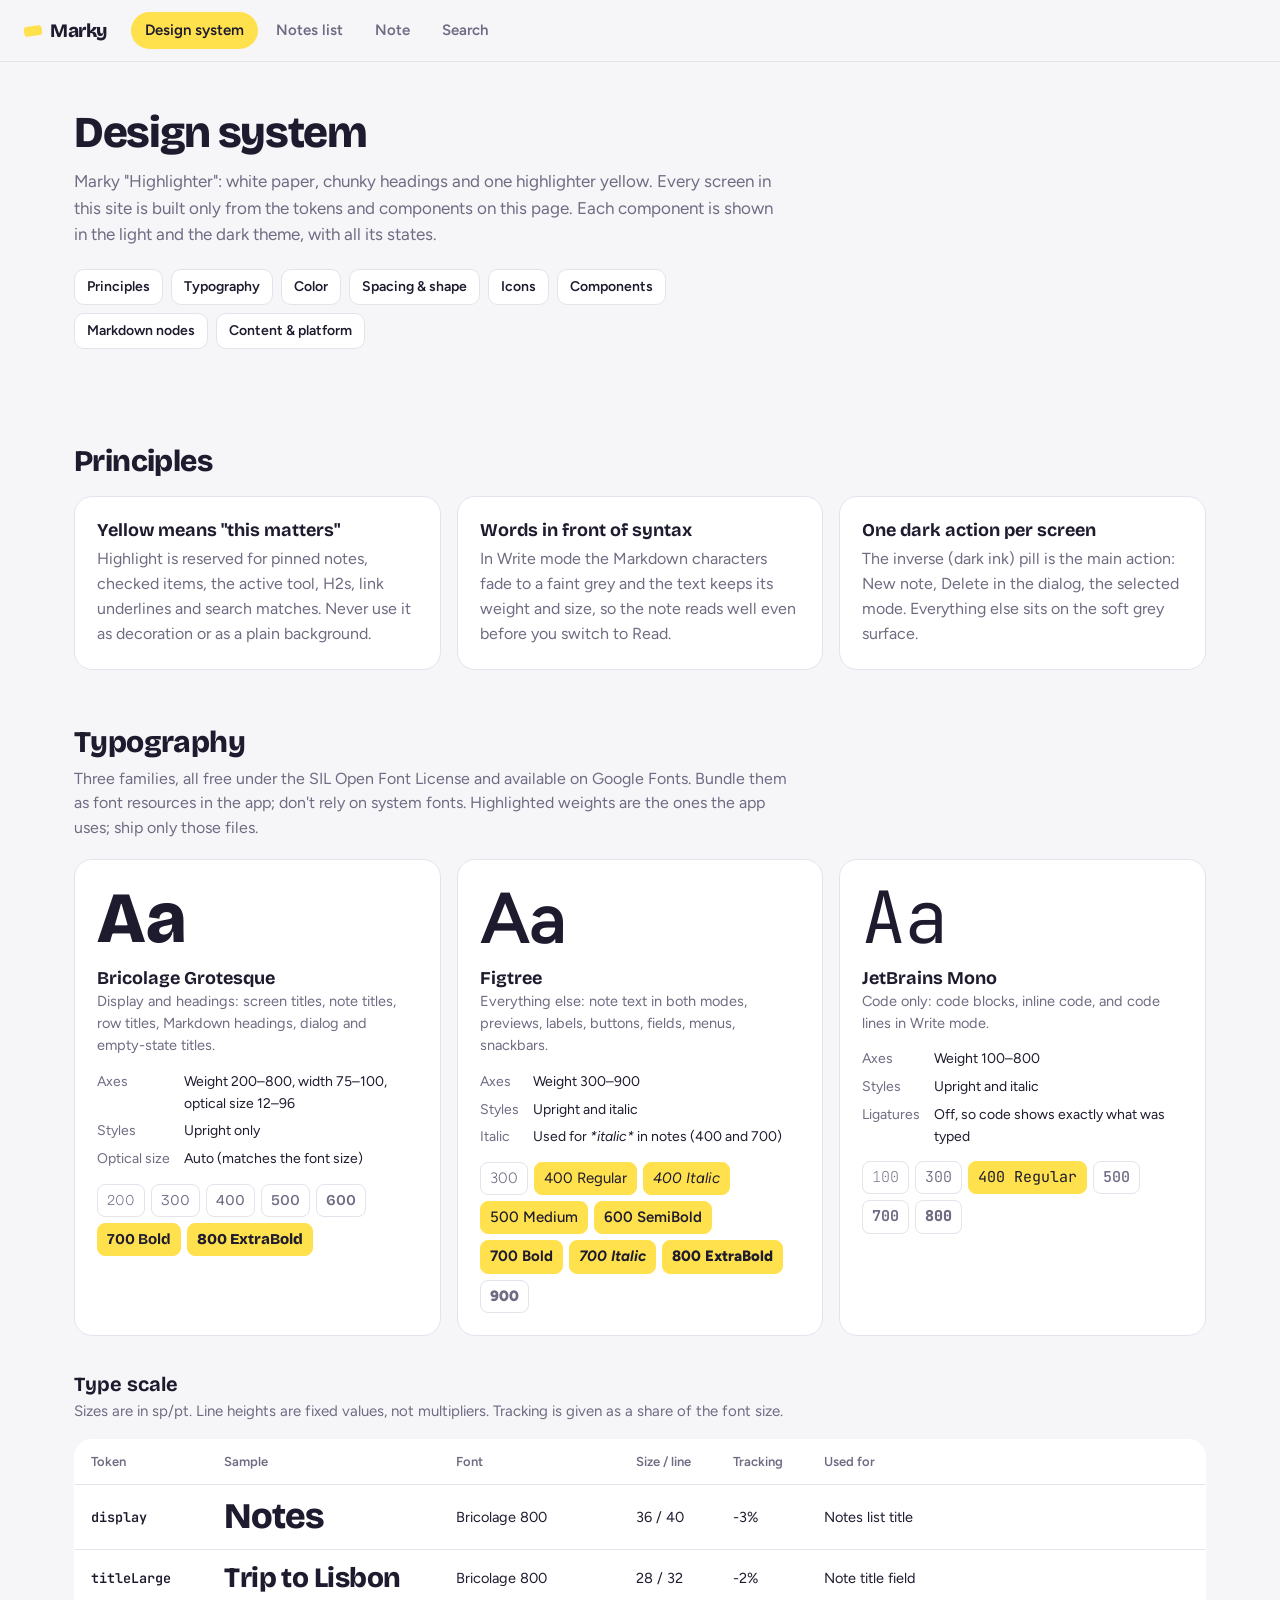
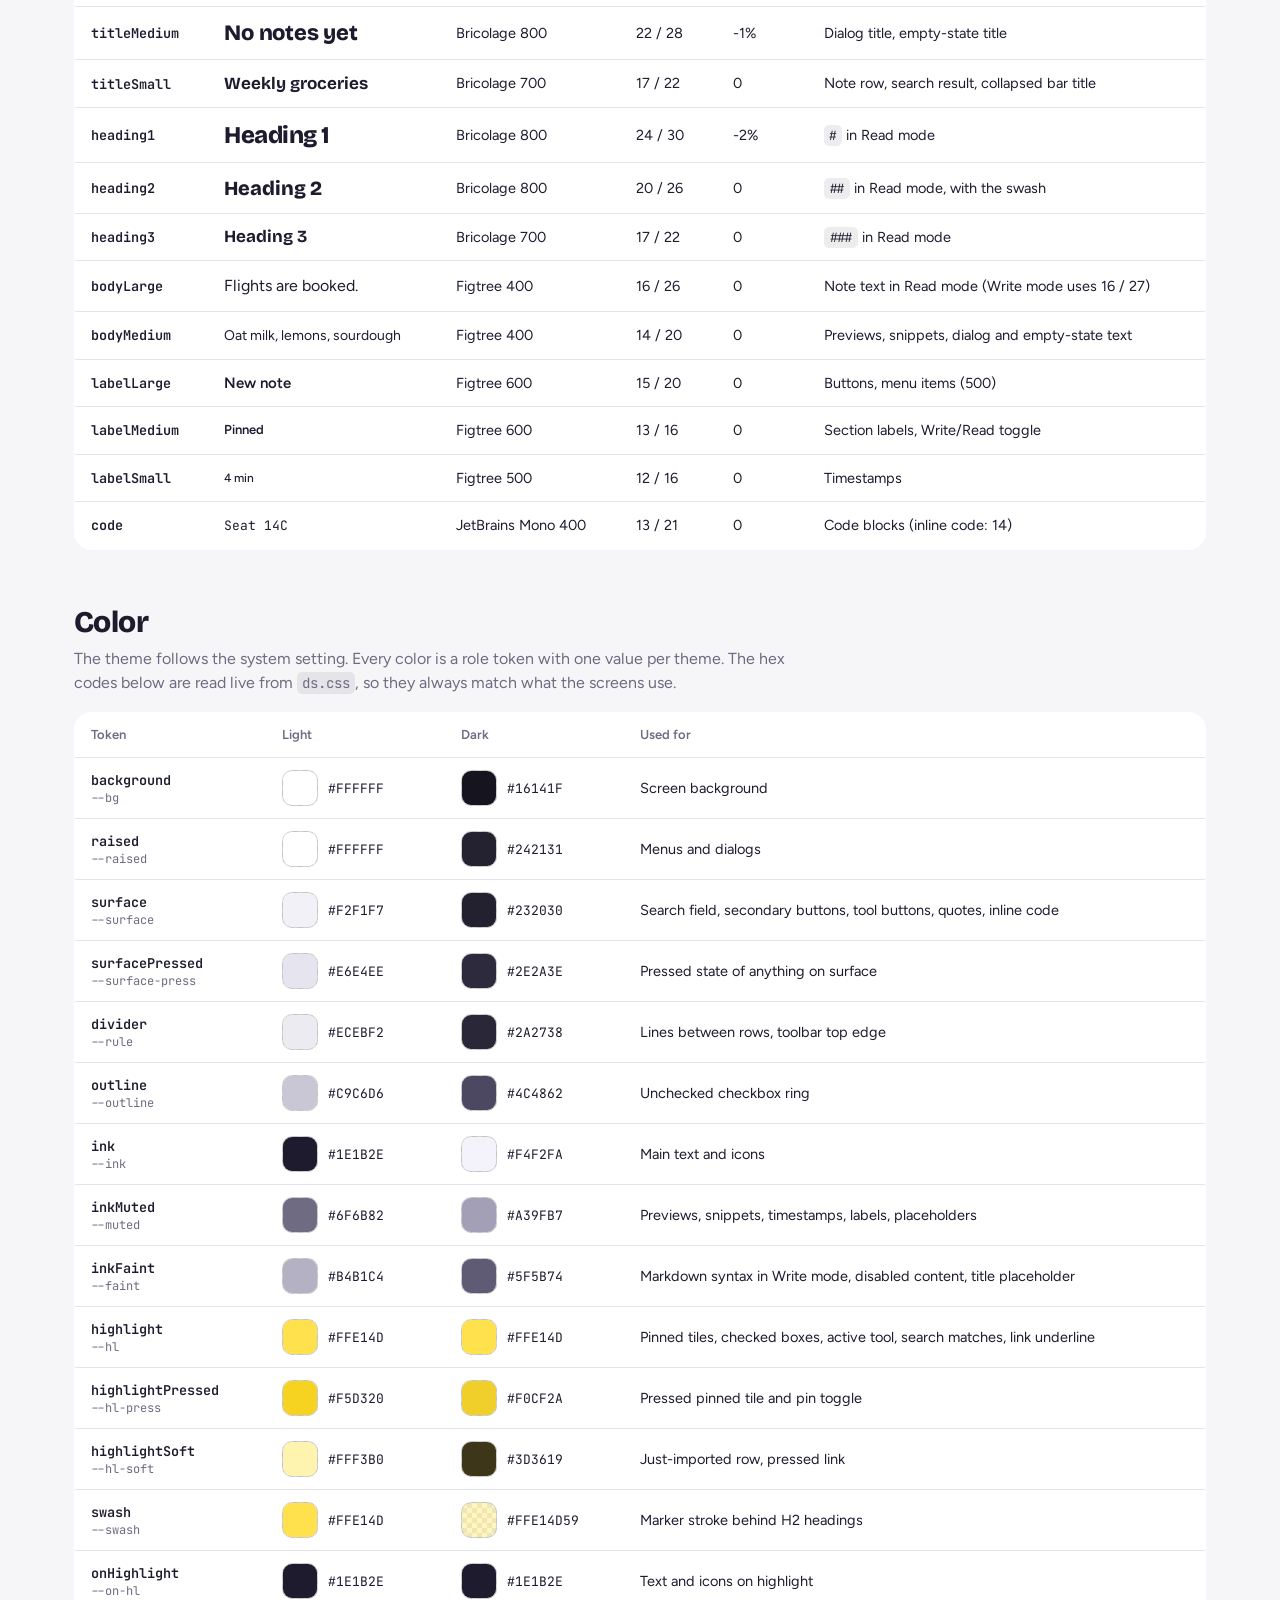
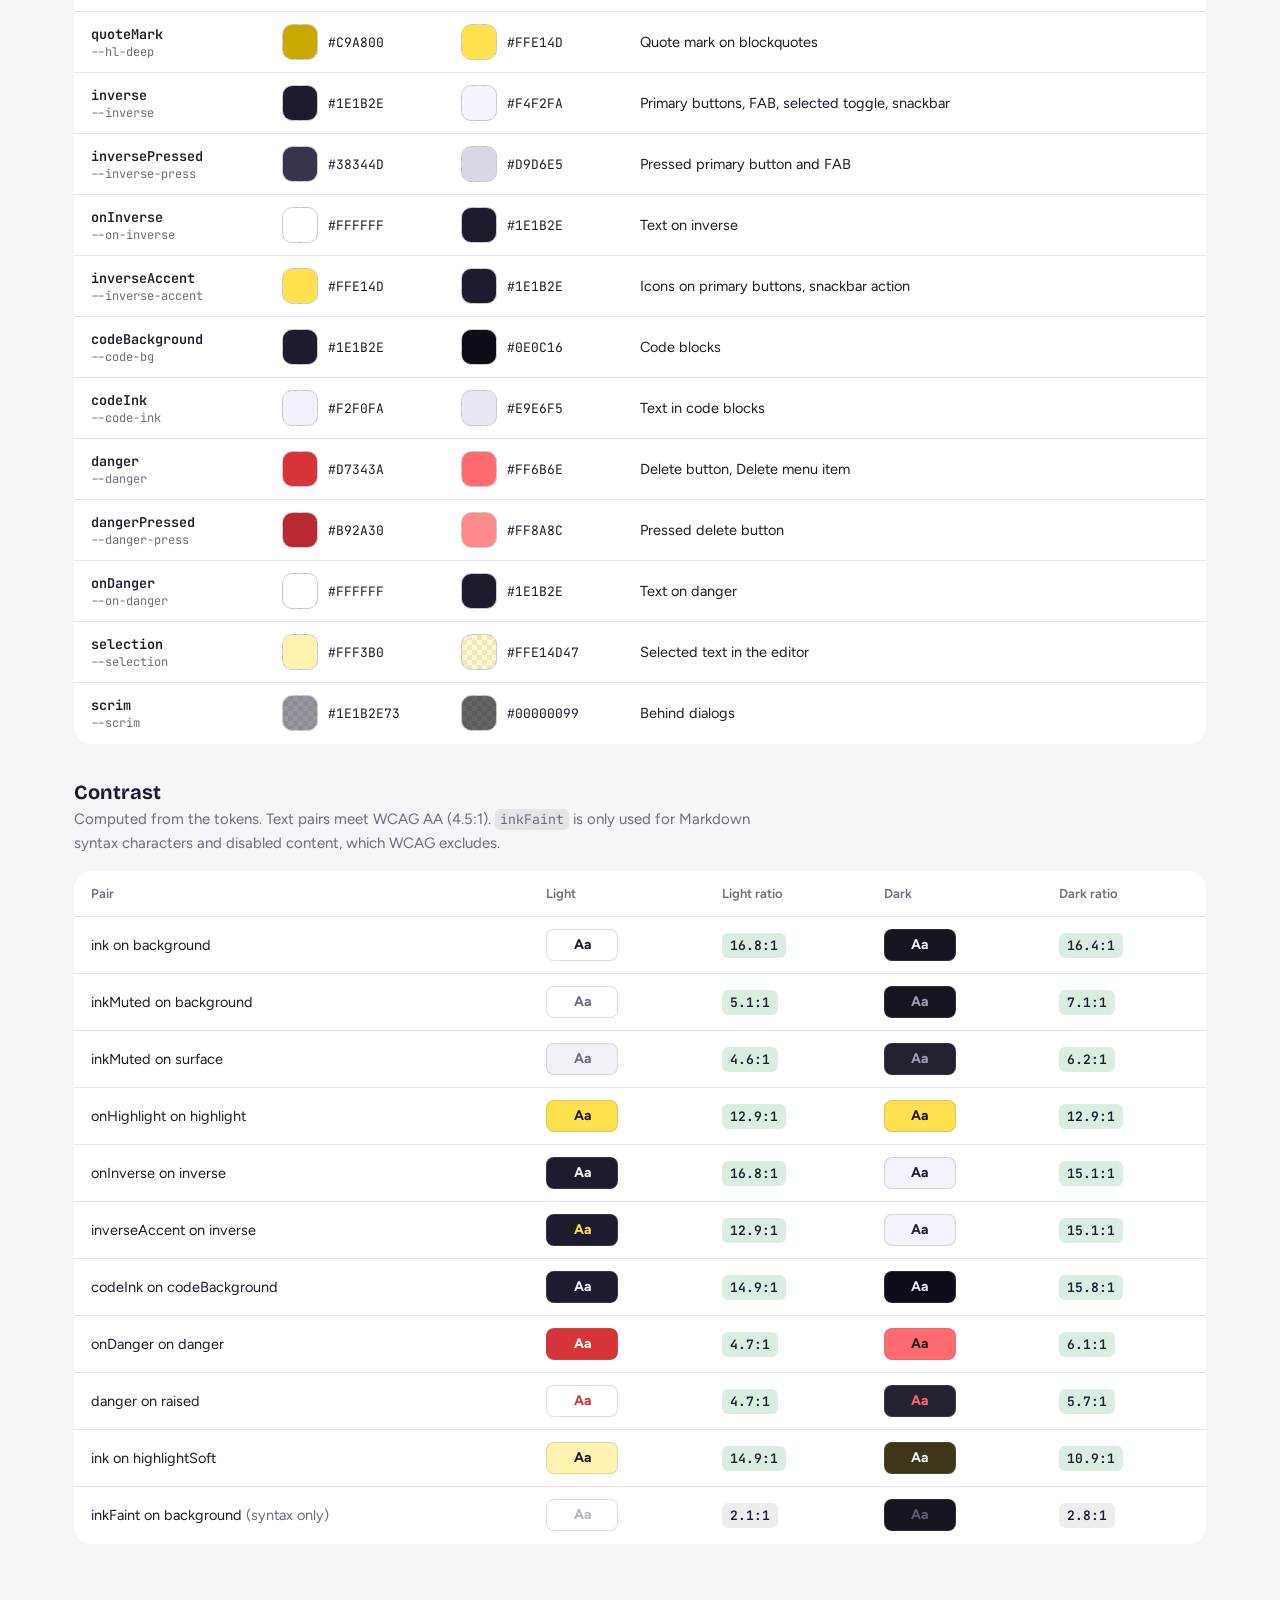
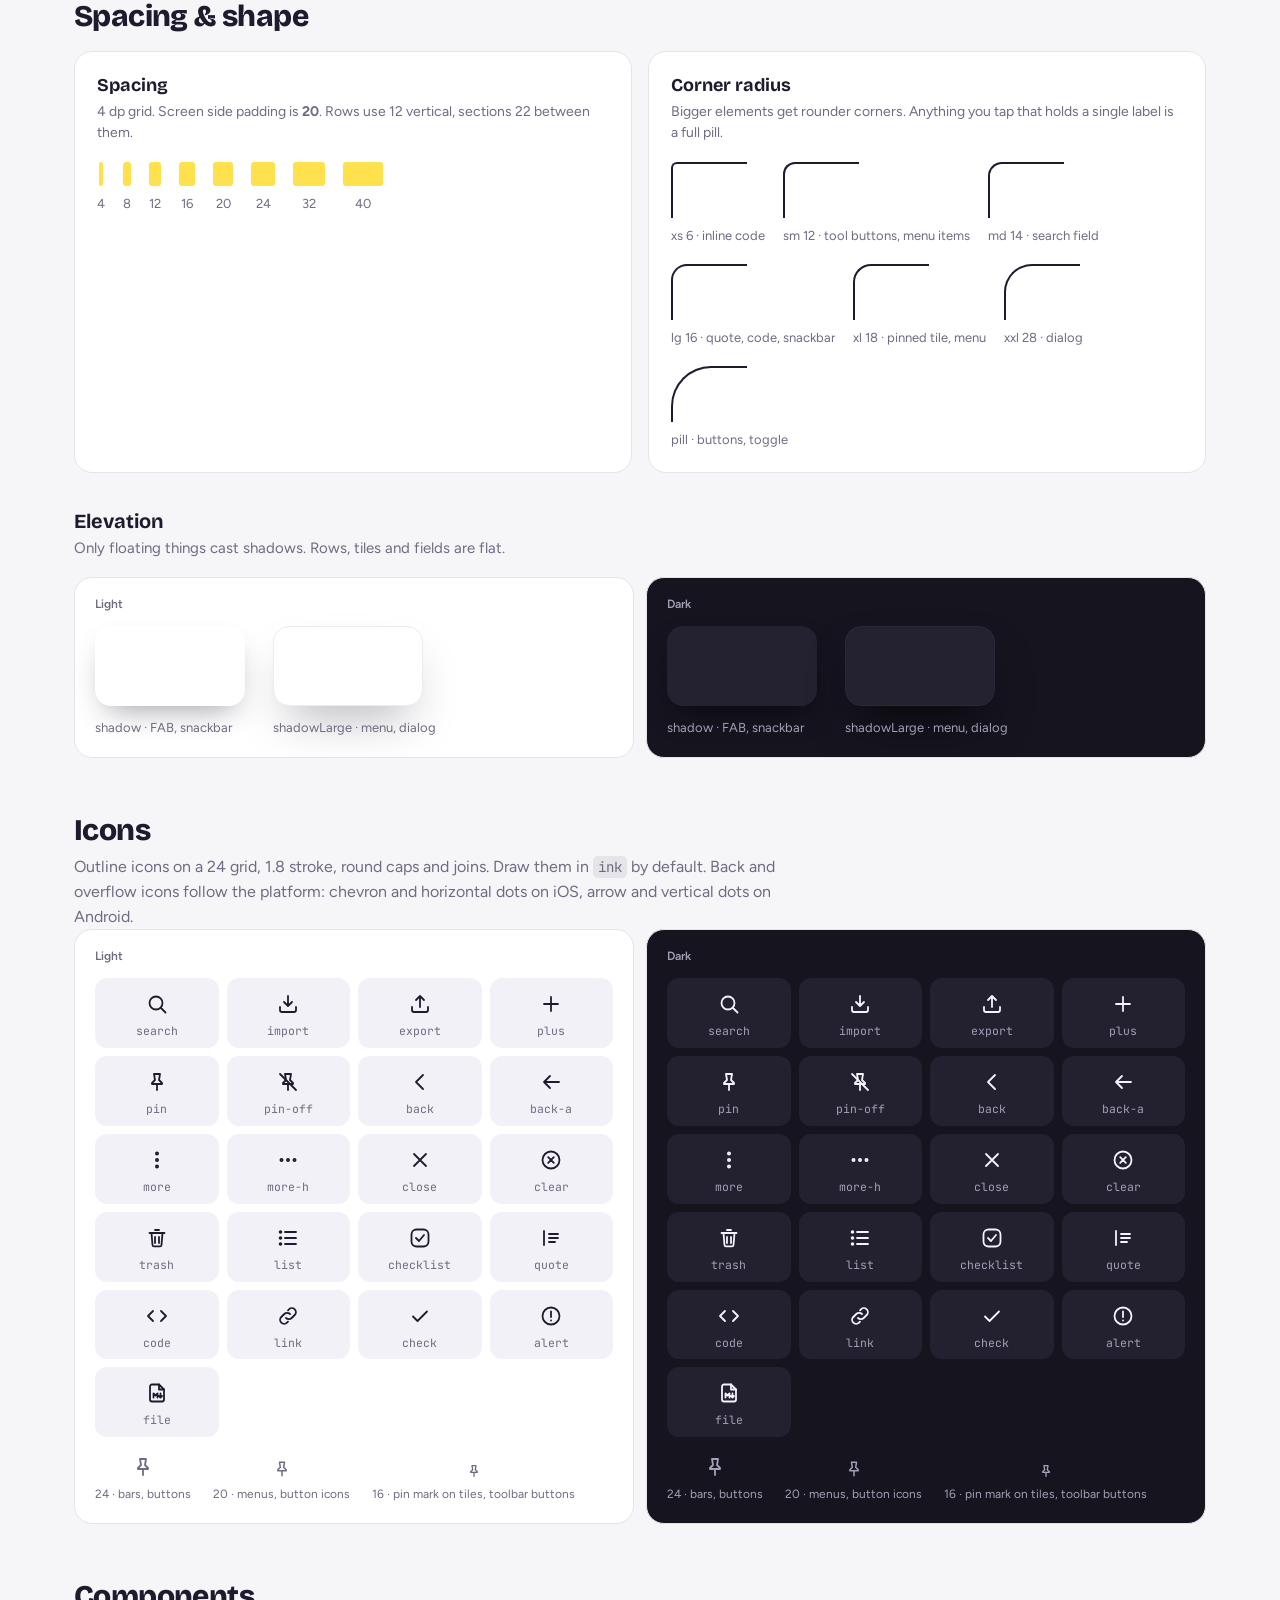
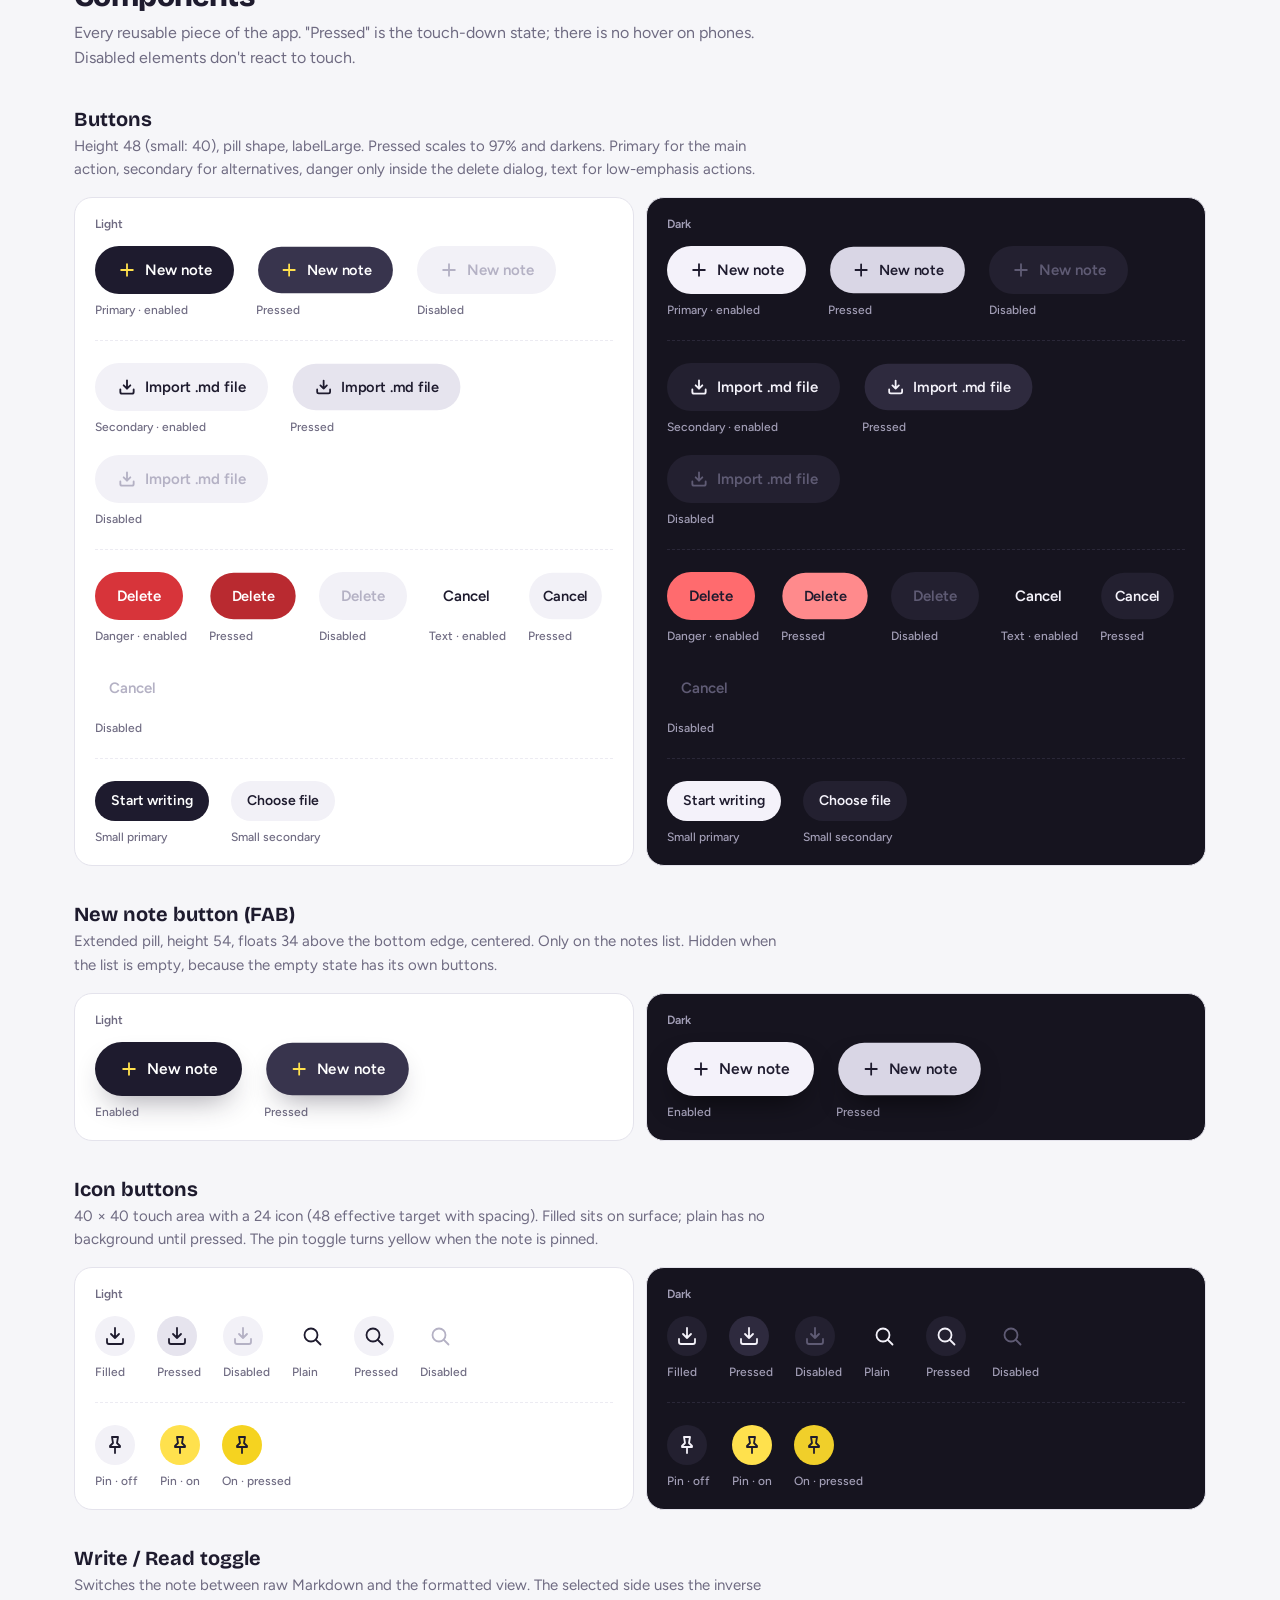
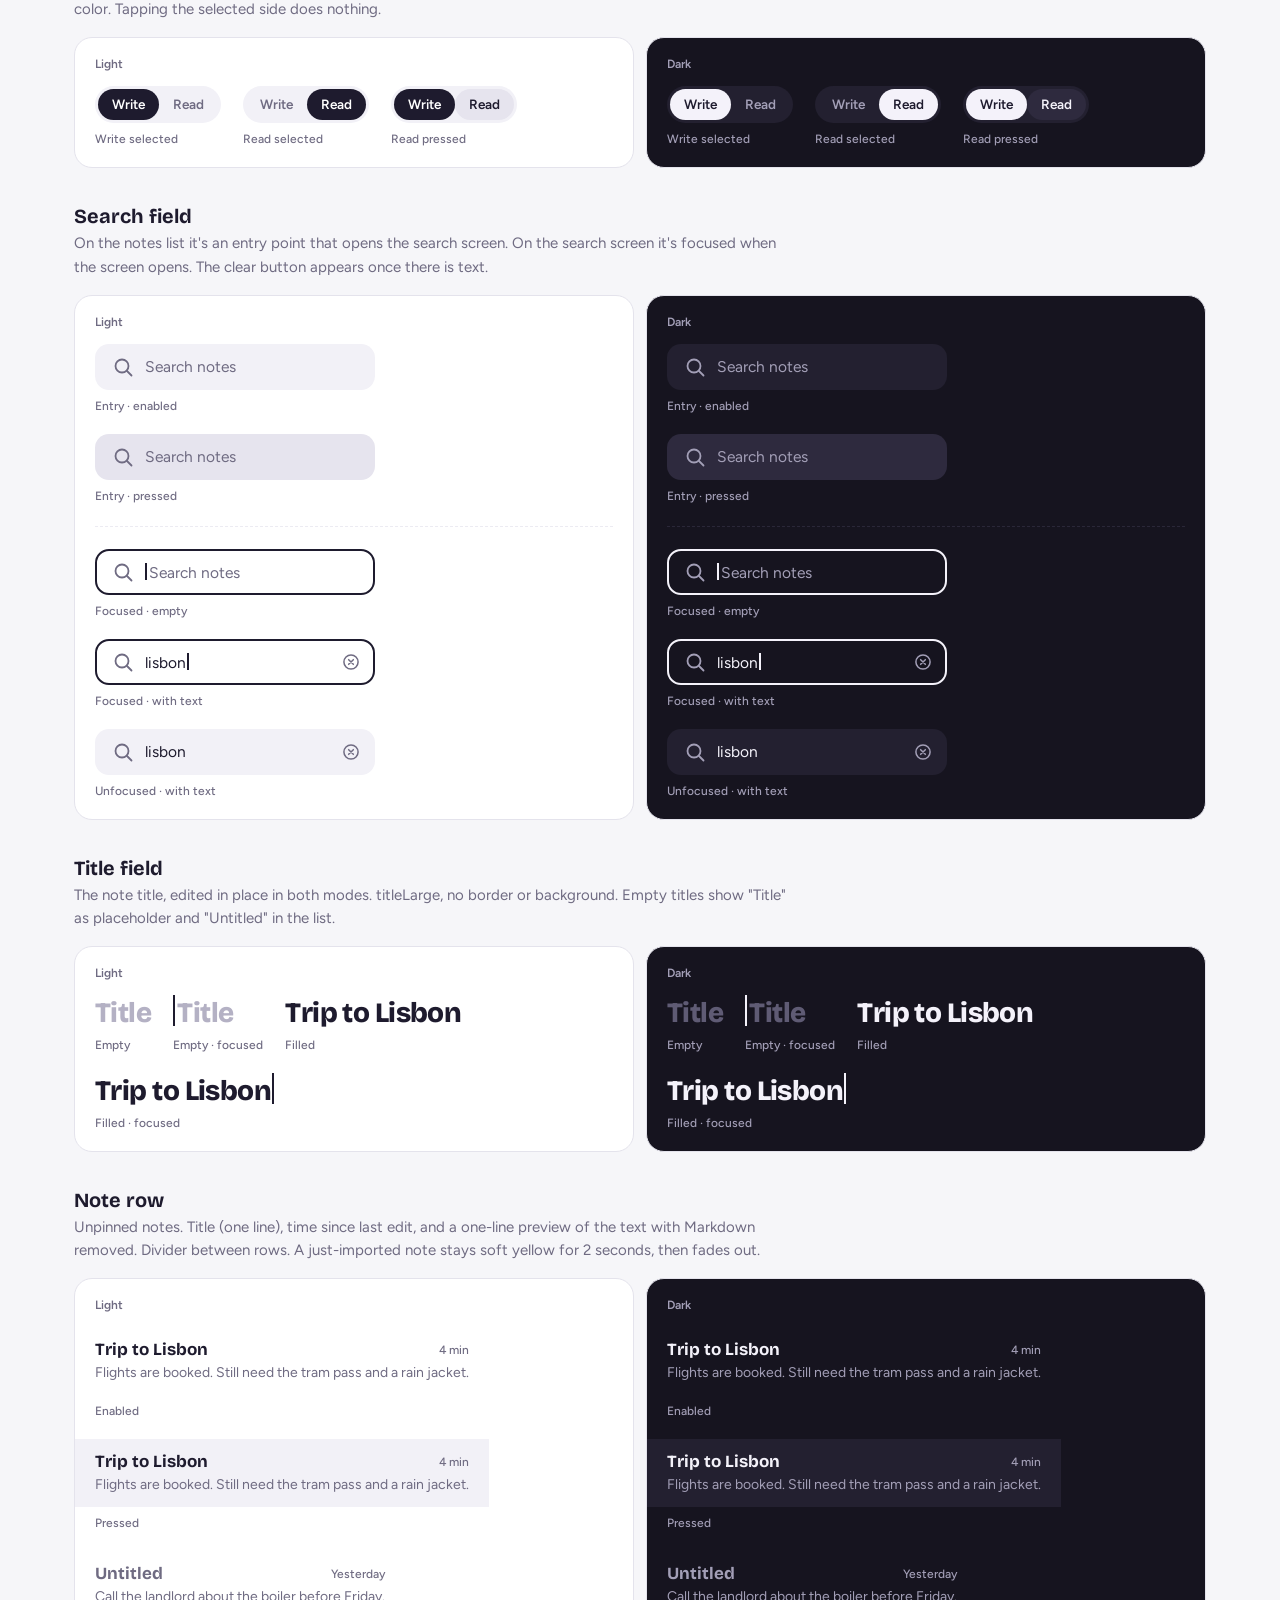
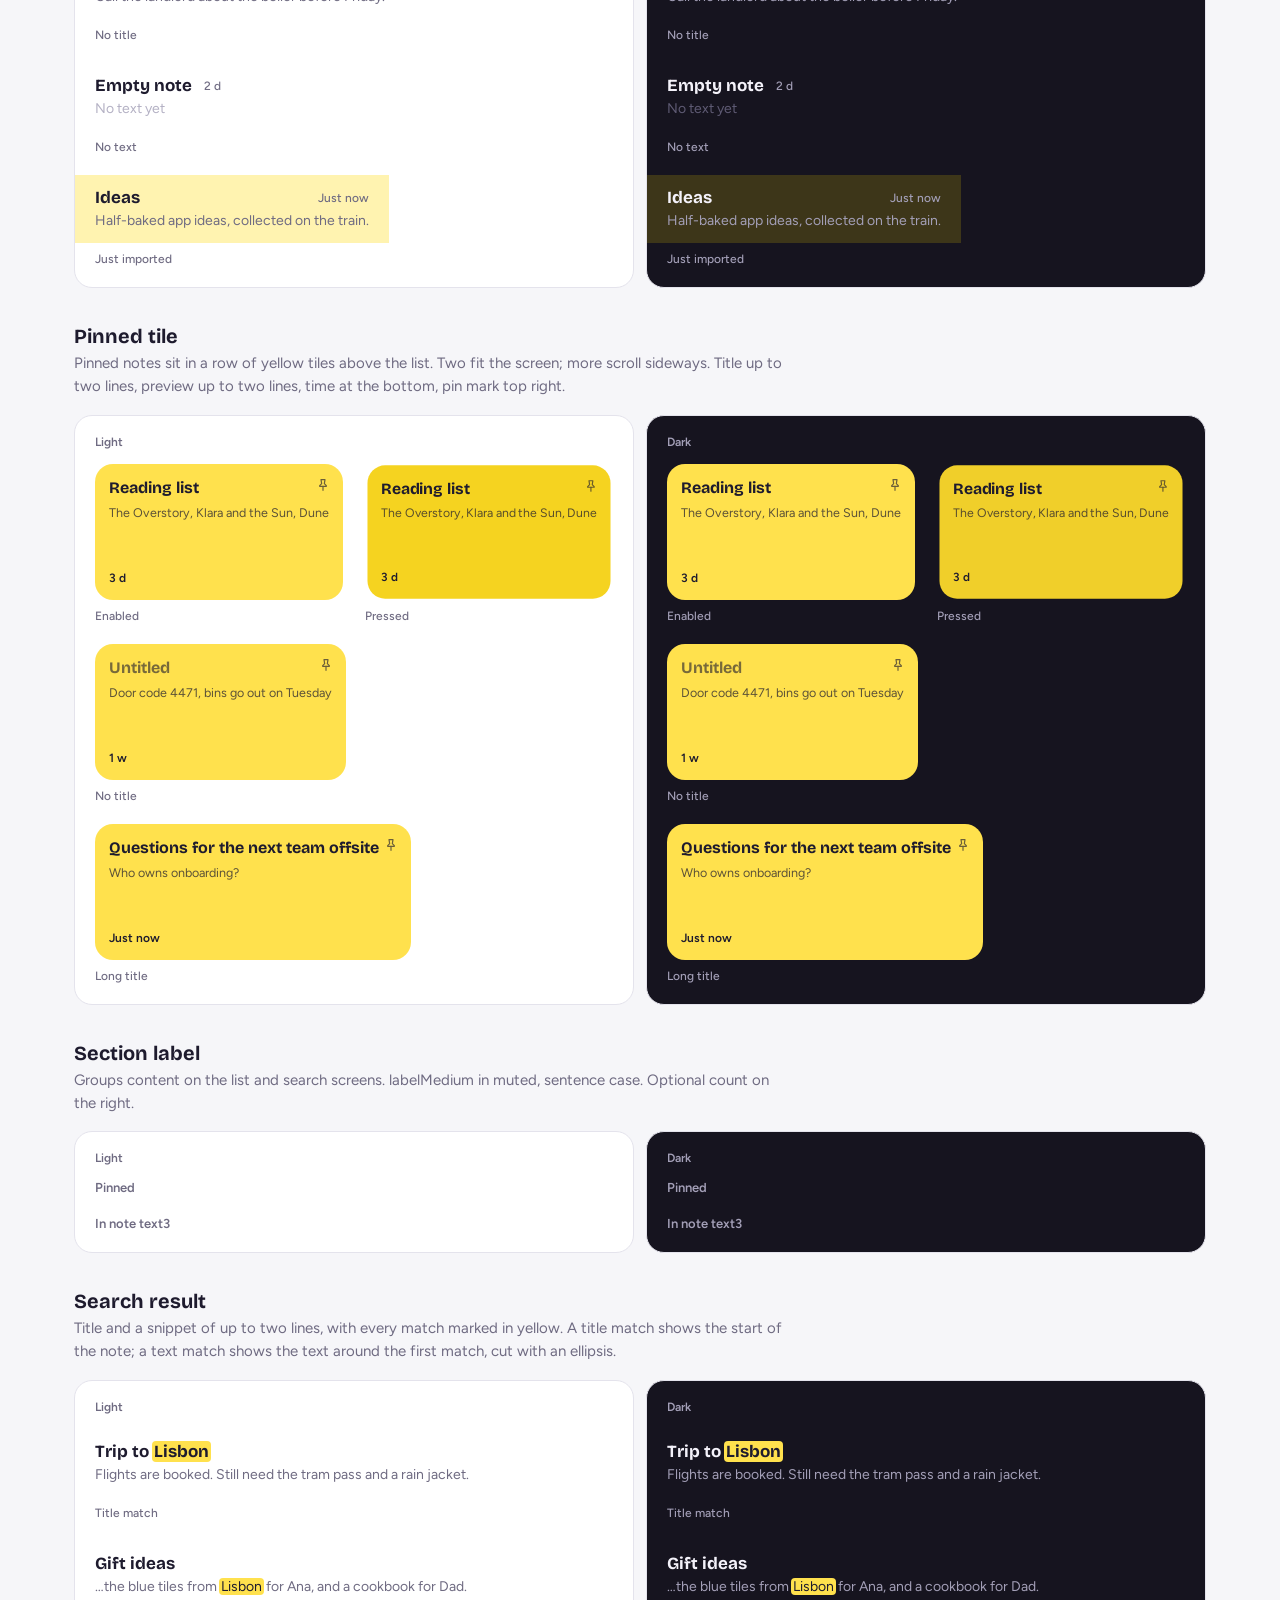
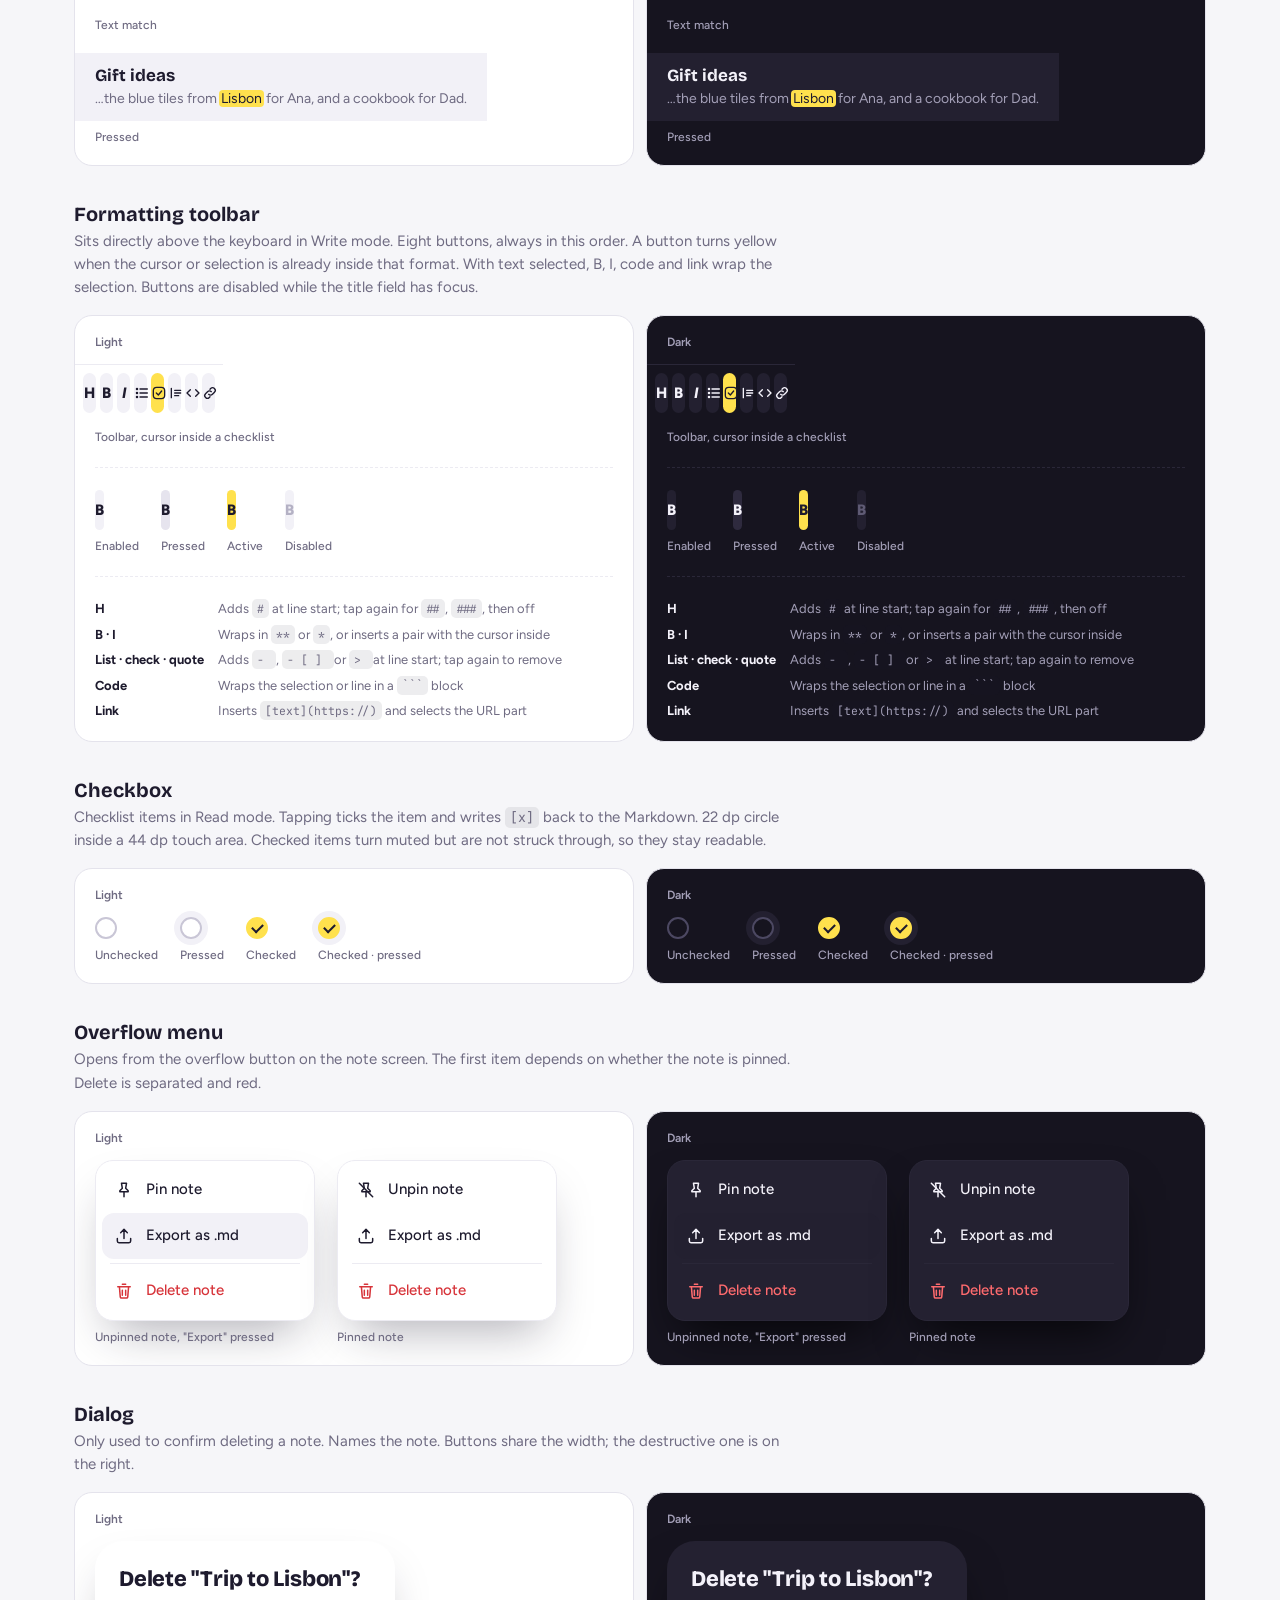
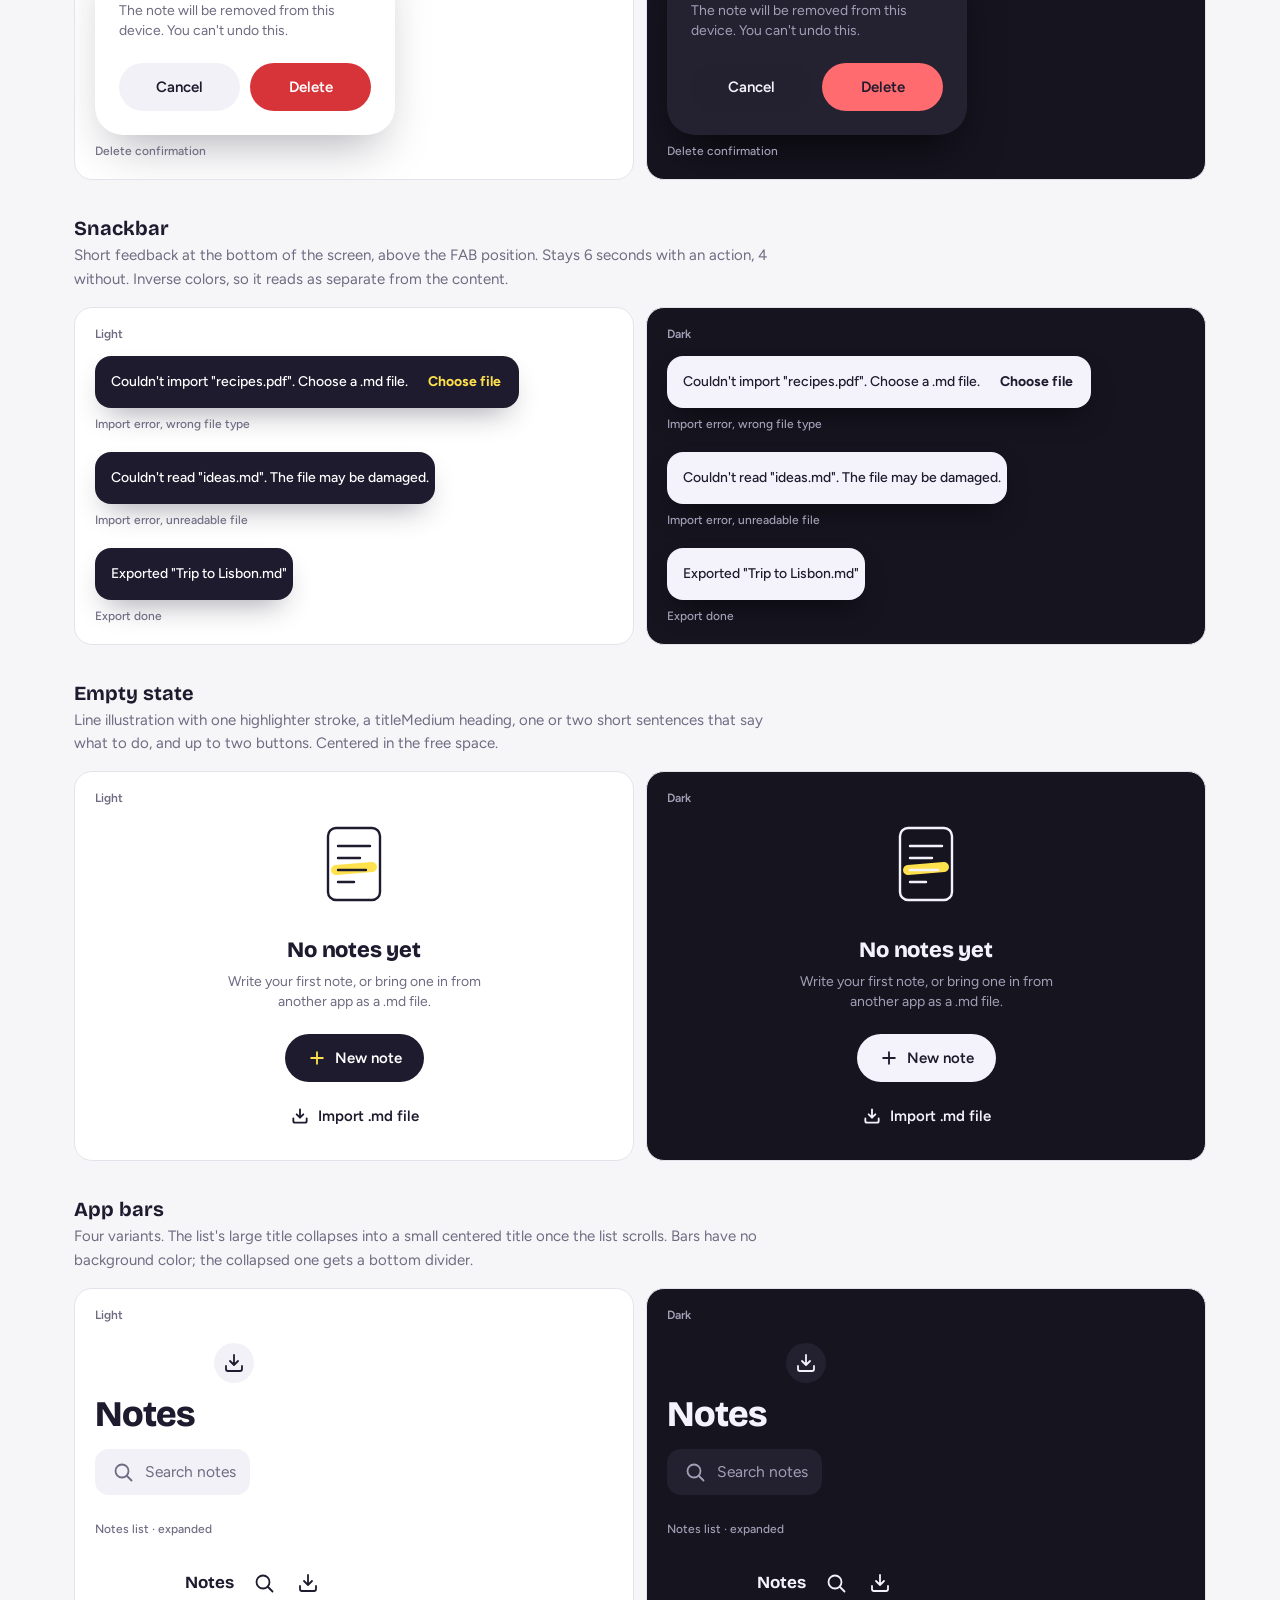
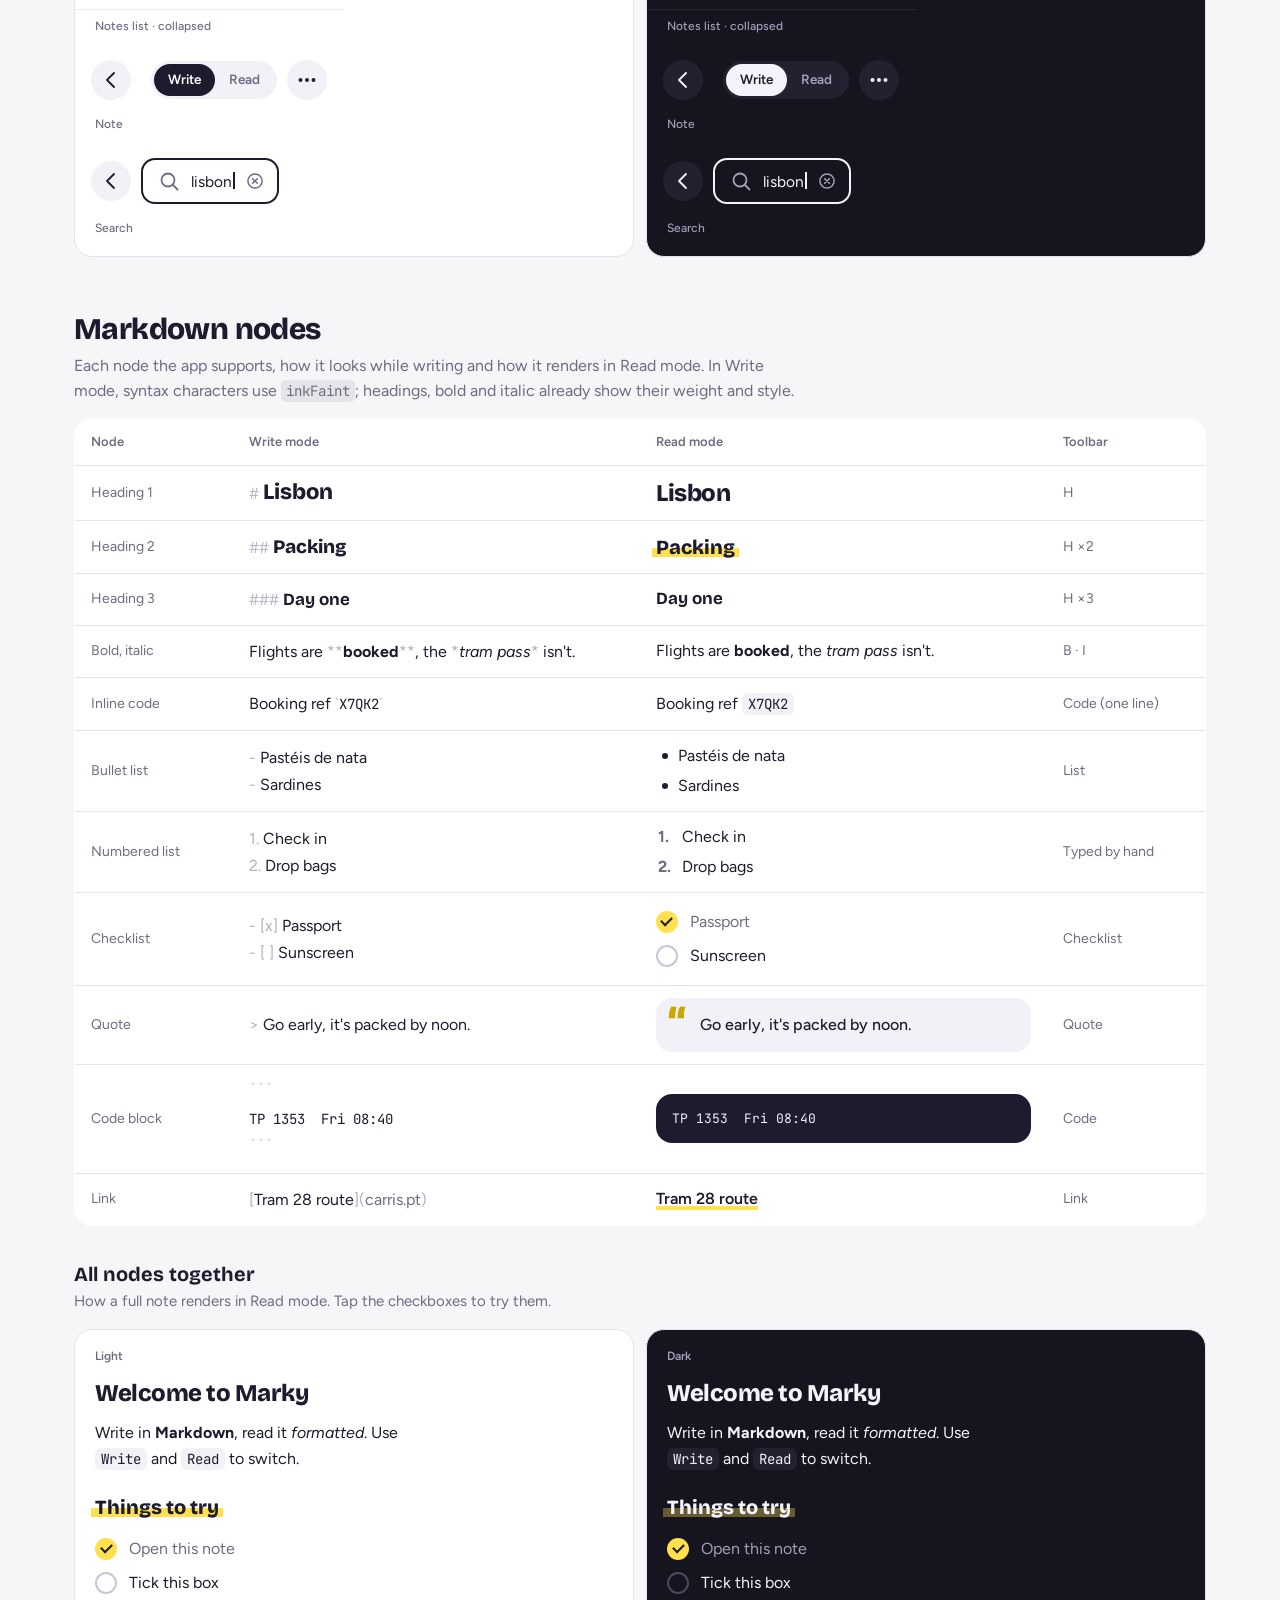
==== commit 396cfd3d: "docs(design): add more padding to the formatting toolbar Toolbar buttons are now 40 high with 16 px " ====
--- a/designs/highlighter/index.html
+++ b/designs/highlighter/index.html
@@ -202,7 +202,7 @@
       <div class="icon-sizes">
         <div><svg class="ico"><use href="#i-pin"/></svg>24 · bars, buttons</div>
         <div><svg class="ico ico-20"><use href="#i-pin"/></svg>20 · menus, button icons</div>
-        <div><svg class="ico ico-16" style="stroke-width:2"><use href="#i-pin"/></svg>16 · pin mark on tiles</div>
+        <div><svg class="ico ico-16" style="stroke-width:2"><use href="#i-pin"/></svg>16 · pin mark on tiles, toolbar buttons</div>
       </div>
     </div>
   </section>
--- a/designs/highlighter/ds.css
+++ b/designs/highlighter/ds.css
@@ -216,13 +216,13 @@
 .mk mark { background: var(--hl); color: var(--on-hl); border-radius: 4px; padding: 0 2px; margin: 0 -1px; }
 
 /* ---------- Formatting toolbar ---------- */
-.mk .tb { display: flex; gap: 5px; padding: 8px 10px; background: var(--bg); border-top: 1px solid var(--rule); }
+.mk .tb { display: flex; gap: 4px; padding: 8px; background: var(--bg); border-top: 1px solid var(--rule); }
 .mk .tb-btn {
-  flex: 1 1 0; min-width: 0; height: 38px; border: 0; border-radius: 12px; cursor: pointer;
+  flex: 1 1 0; min-width: 0; height: 40px; border: 0; border-radius: 12px; cursor: pointer;
   display: grid; place-items: center; background: var(--surface); color: var(--ink);
   font: 800 15px/1 "Figtree", sans-serif; transition: background-color .12s;
 }
-.mk .tb-btn .ico { width: 18px; height: 18px; stroke-width: 2; }
+.mk .tb-btn .ico { width: 16px; height: 16px; stroke-width: 2; }
 .mk .tb-btn.fixed { flex: 0 0 40px; }
 .mk .tb-btn:active, .mk .tb-btn.is-pressed { background: var(--surface-press); }
 .mk .tb-btn.is-active { background: var(--hl); color: var(--on-hl); }
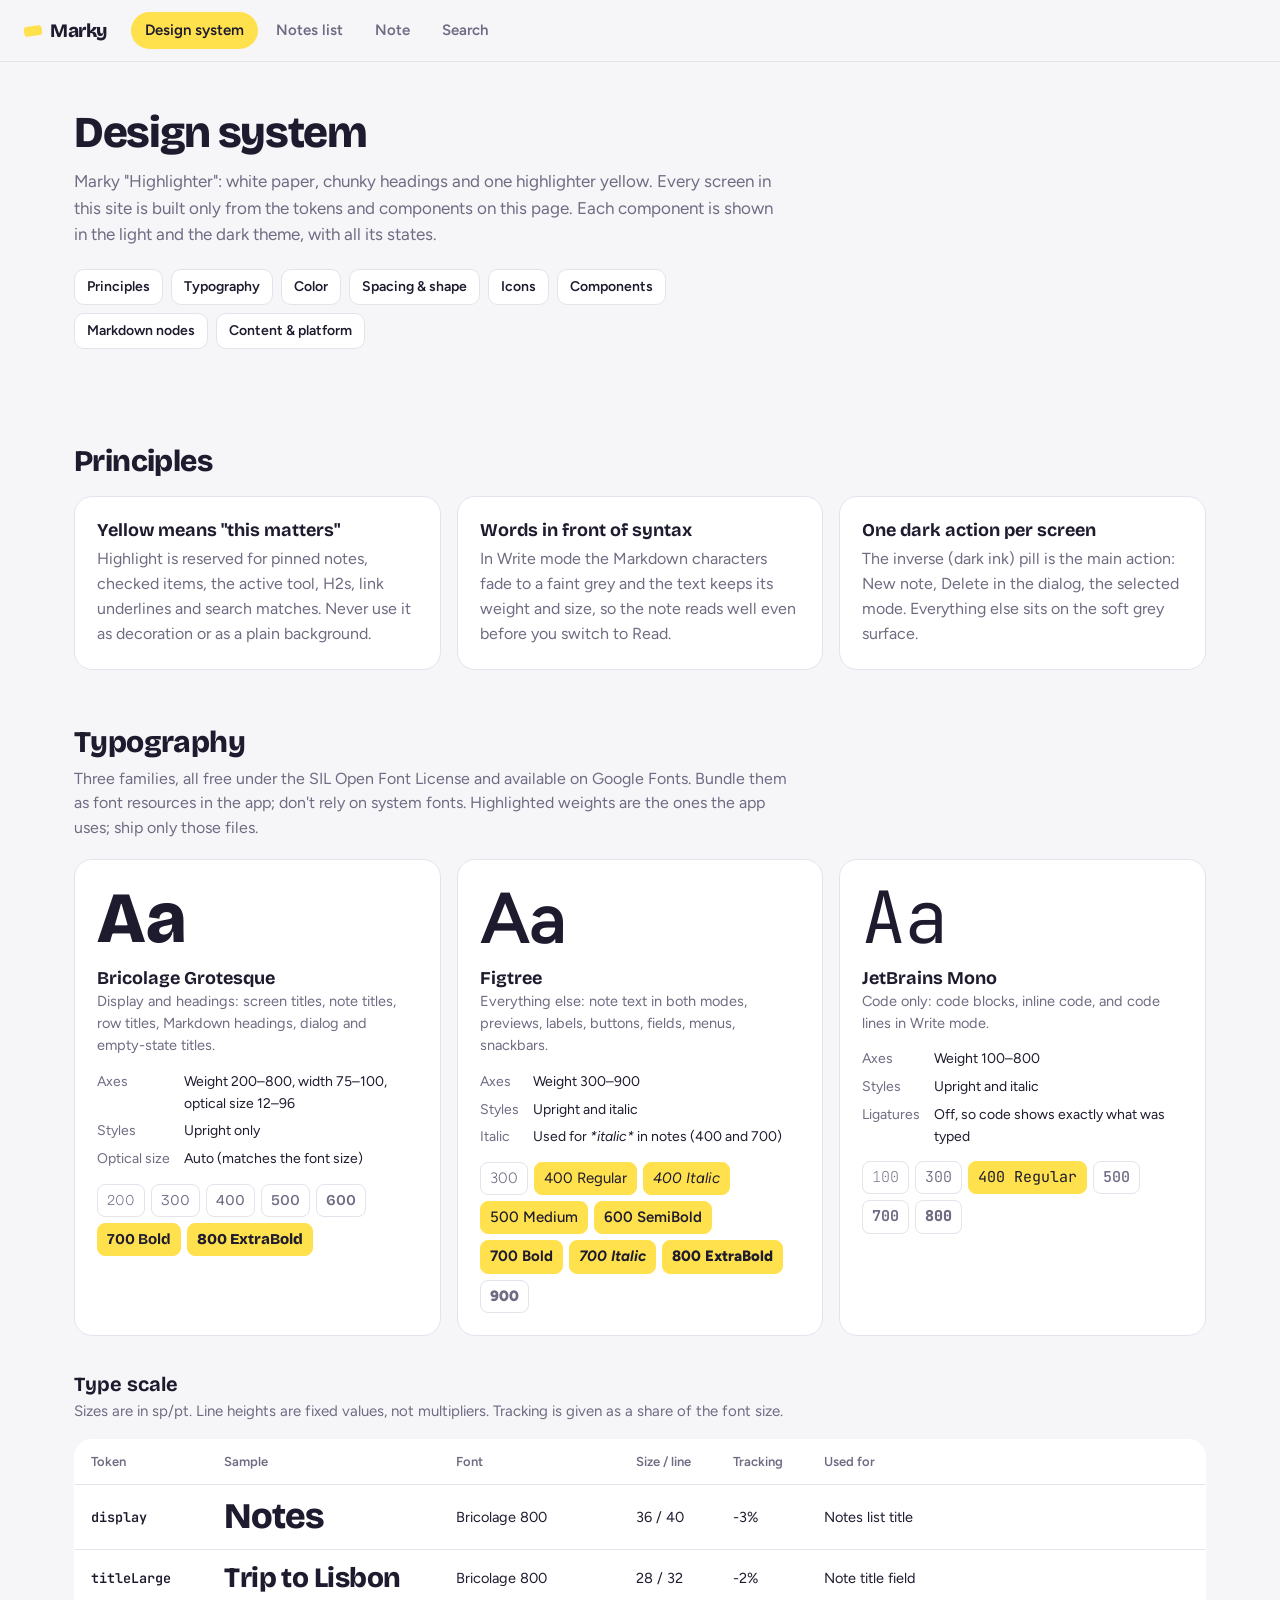
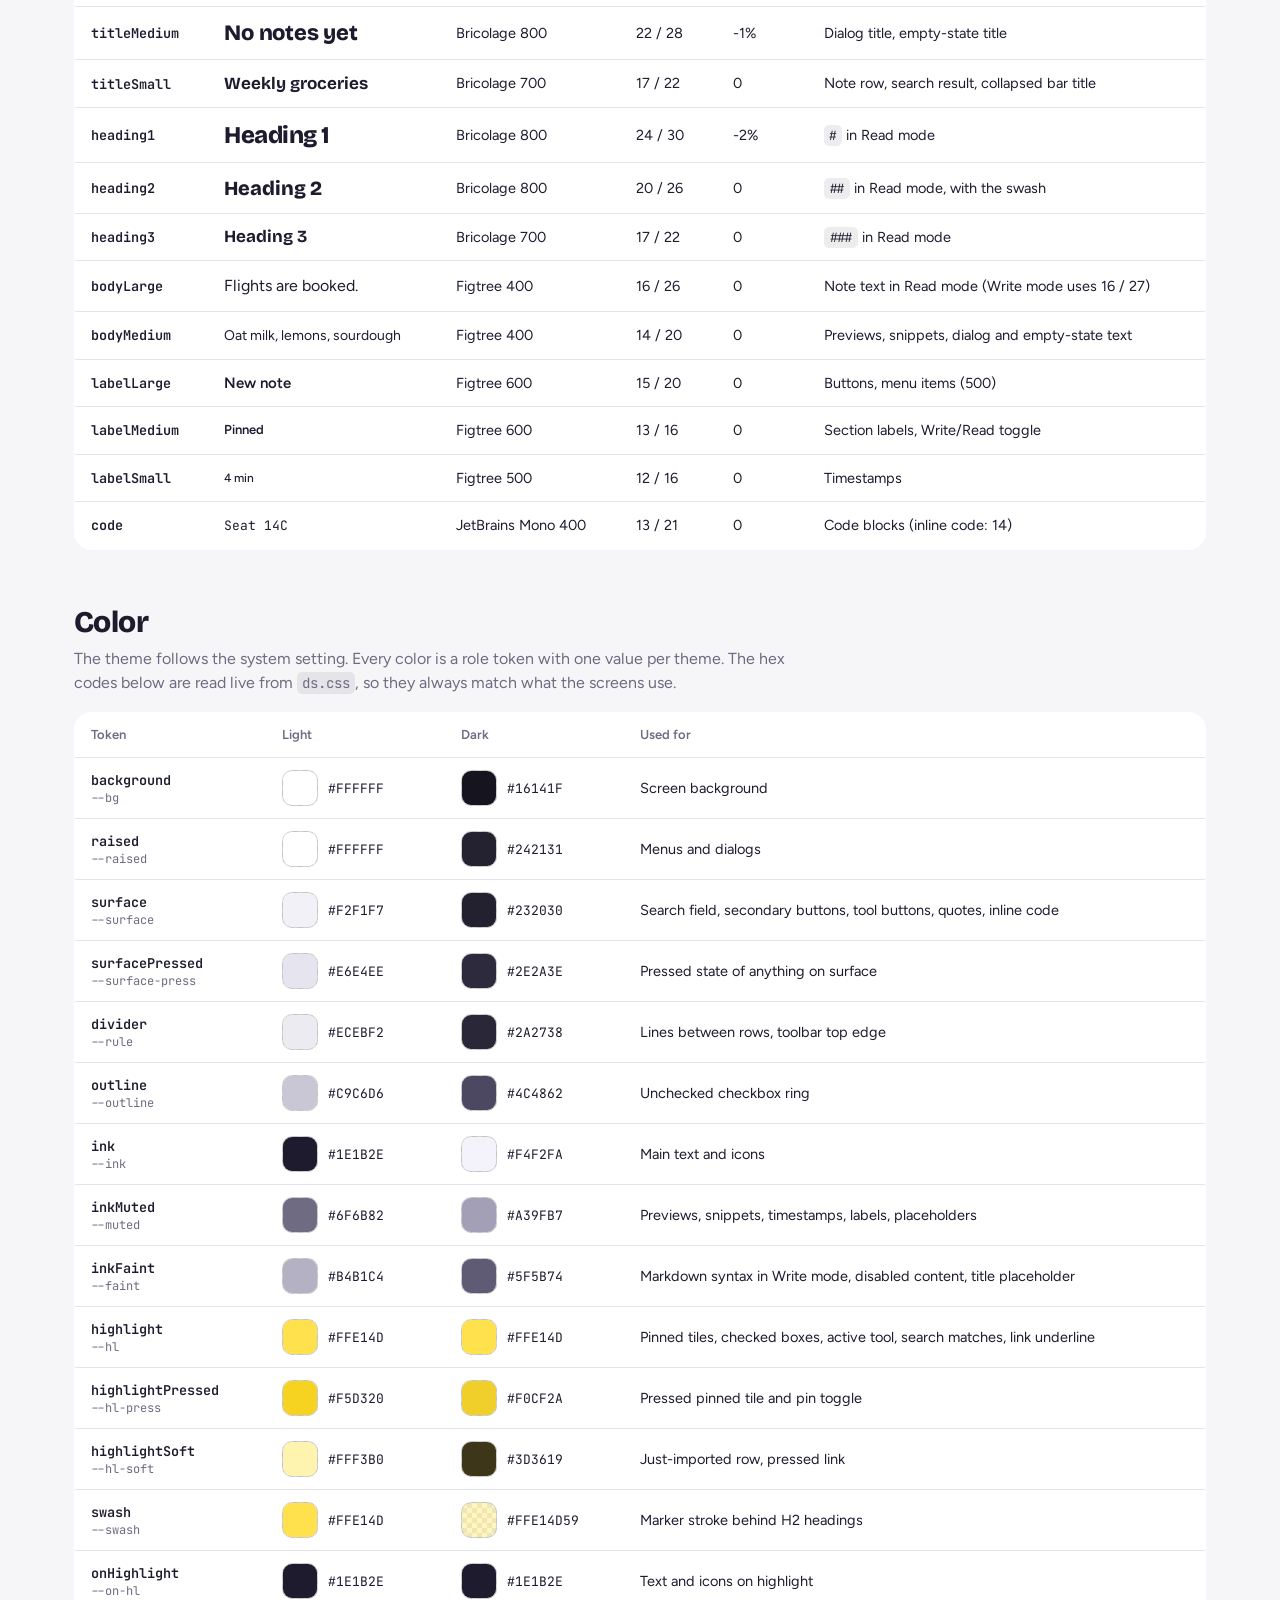
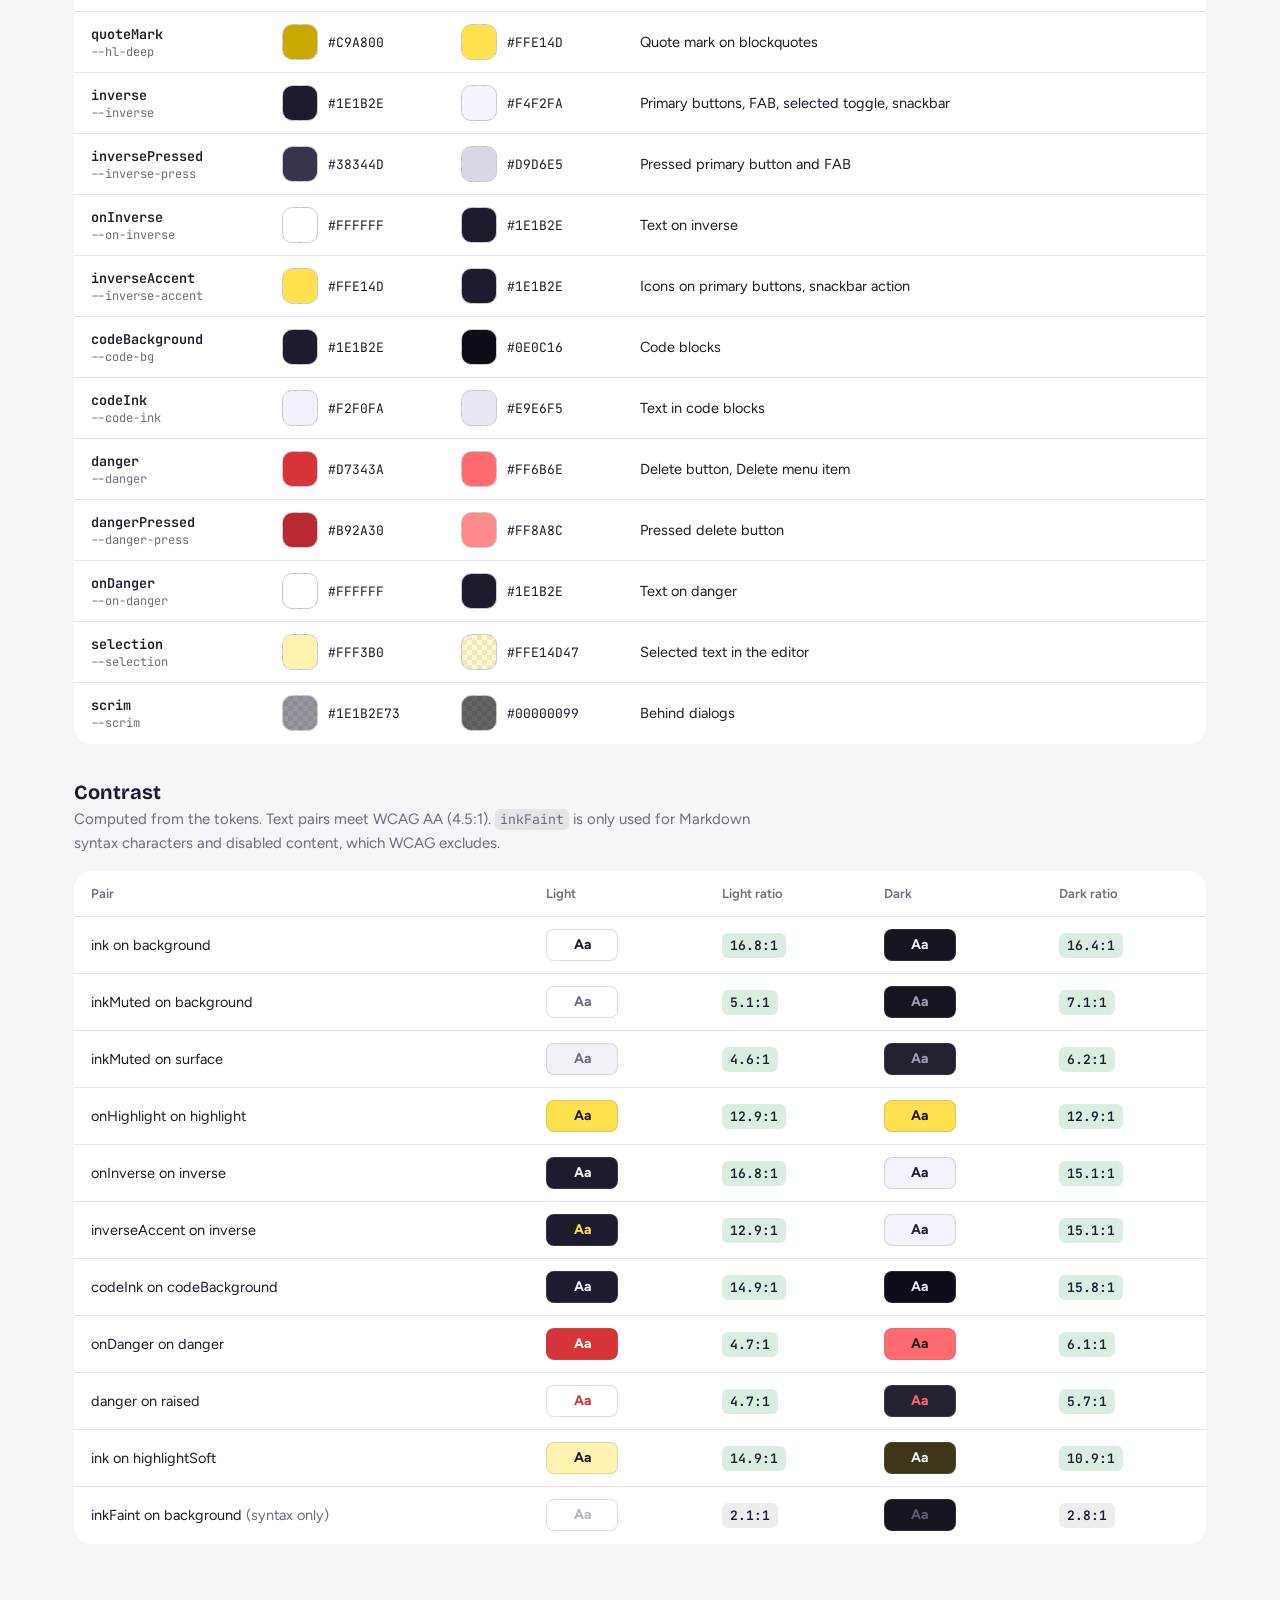
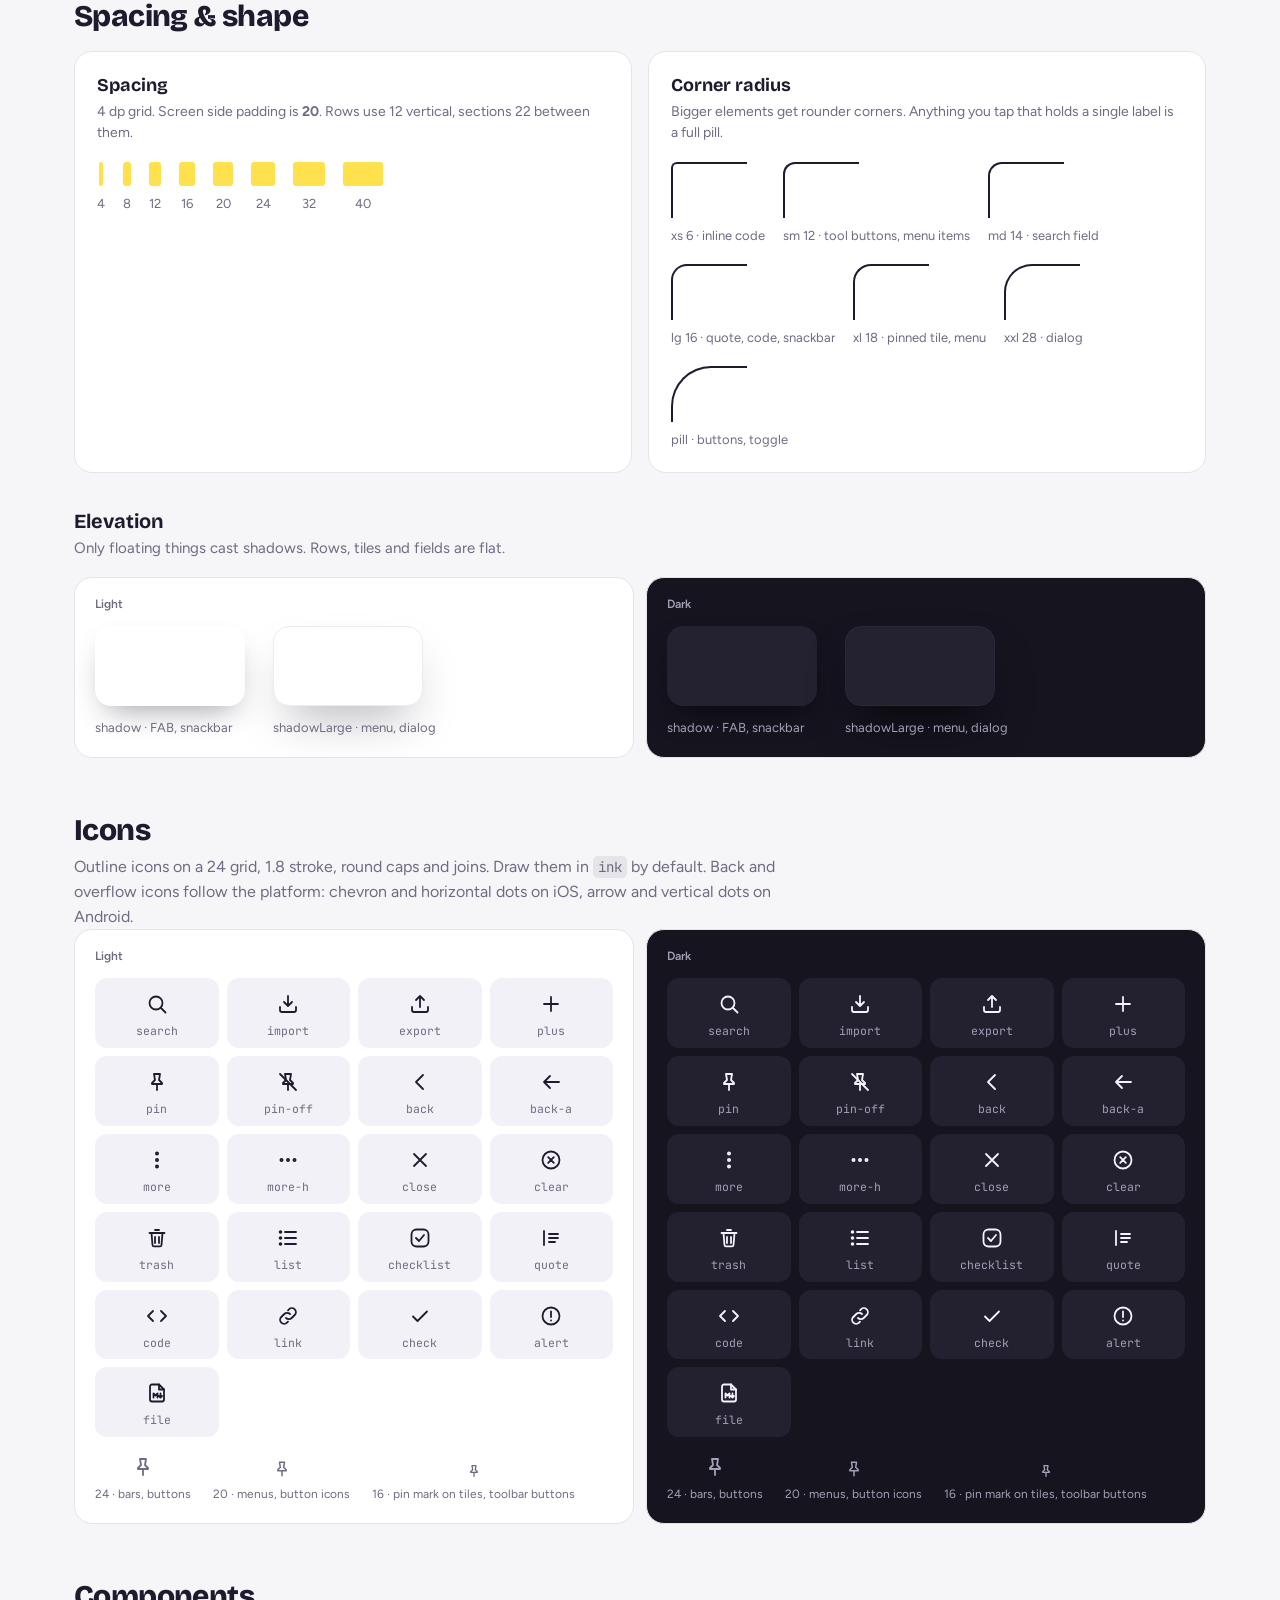
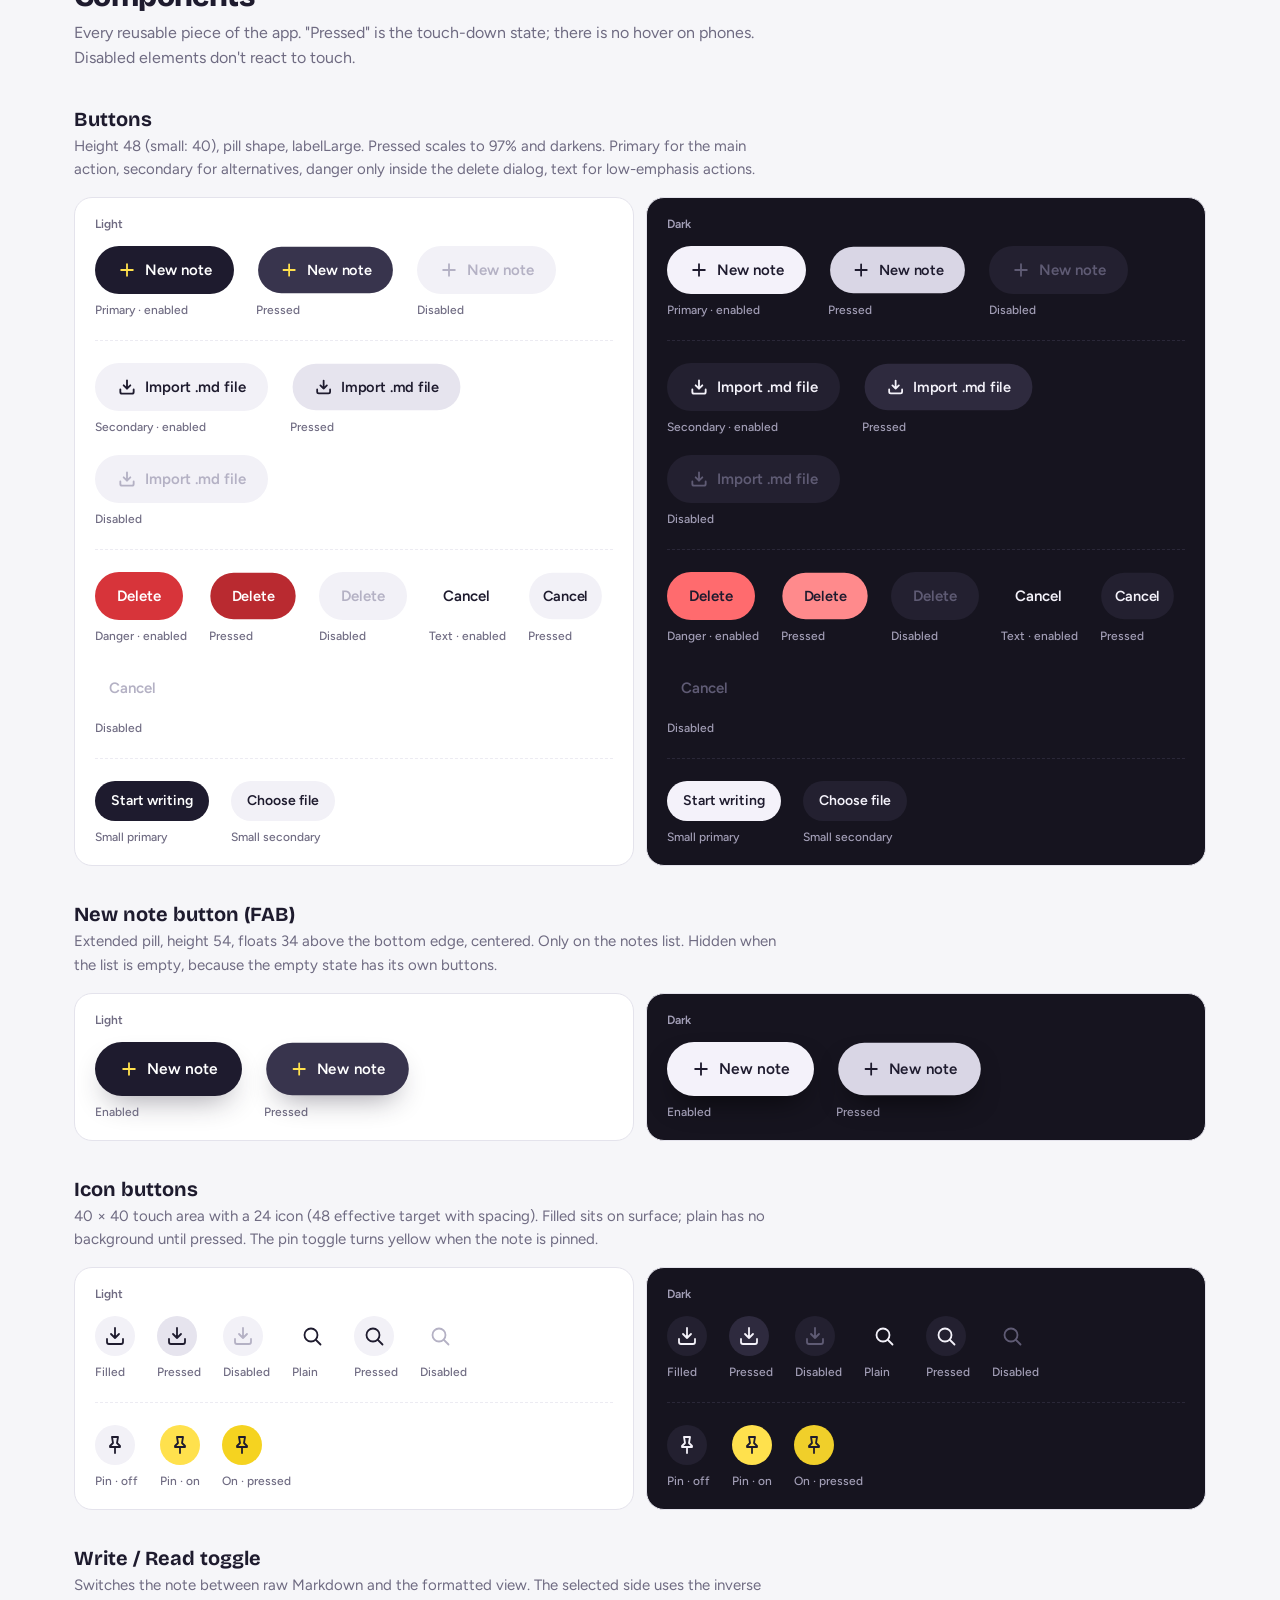
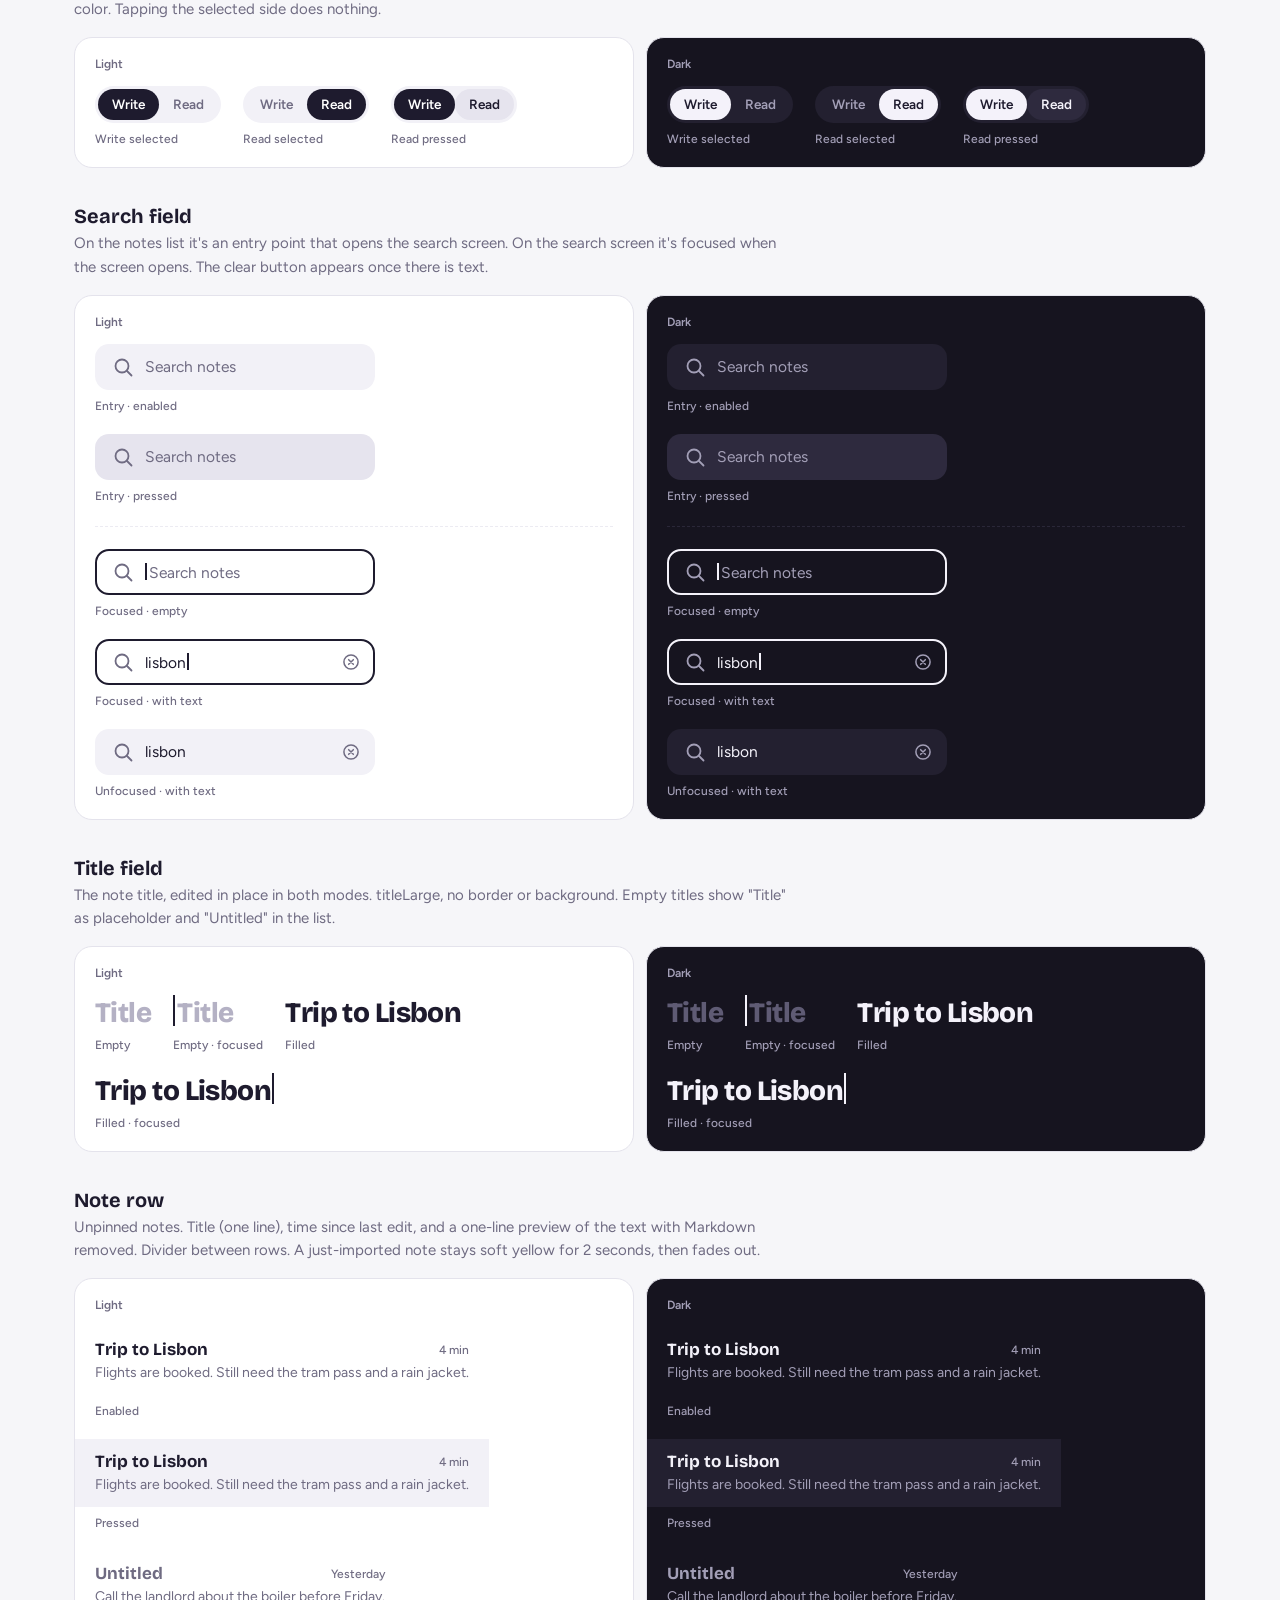
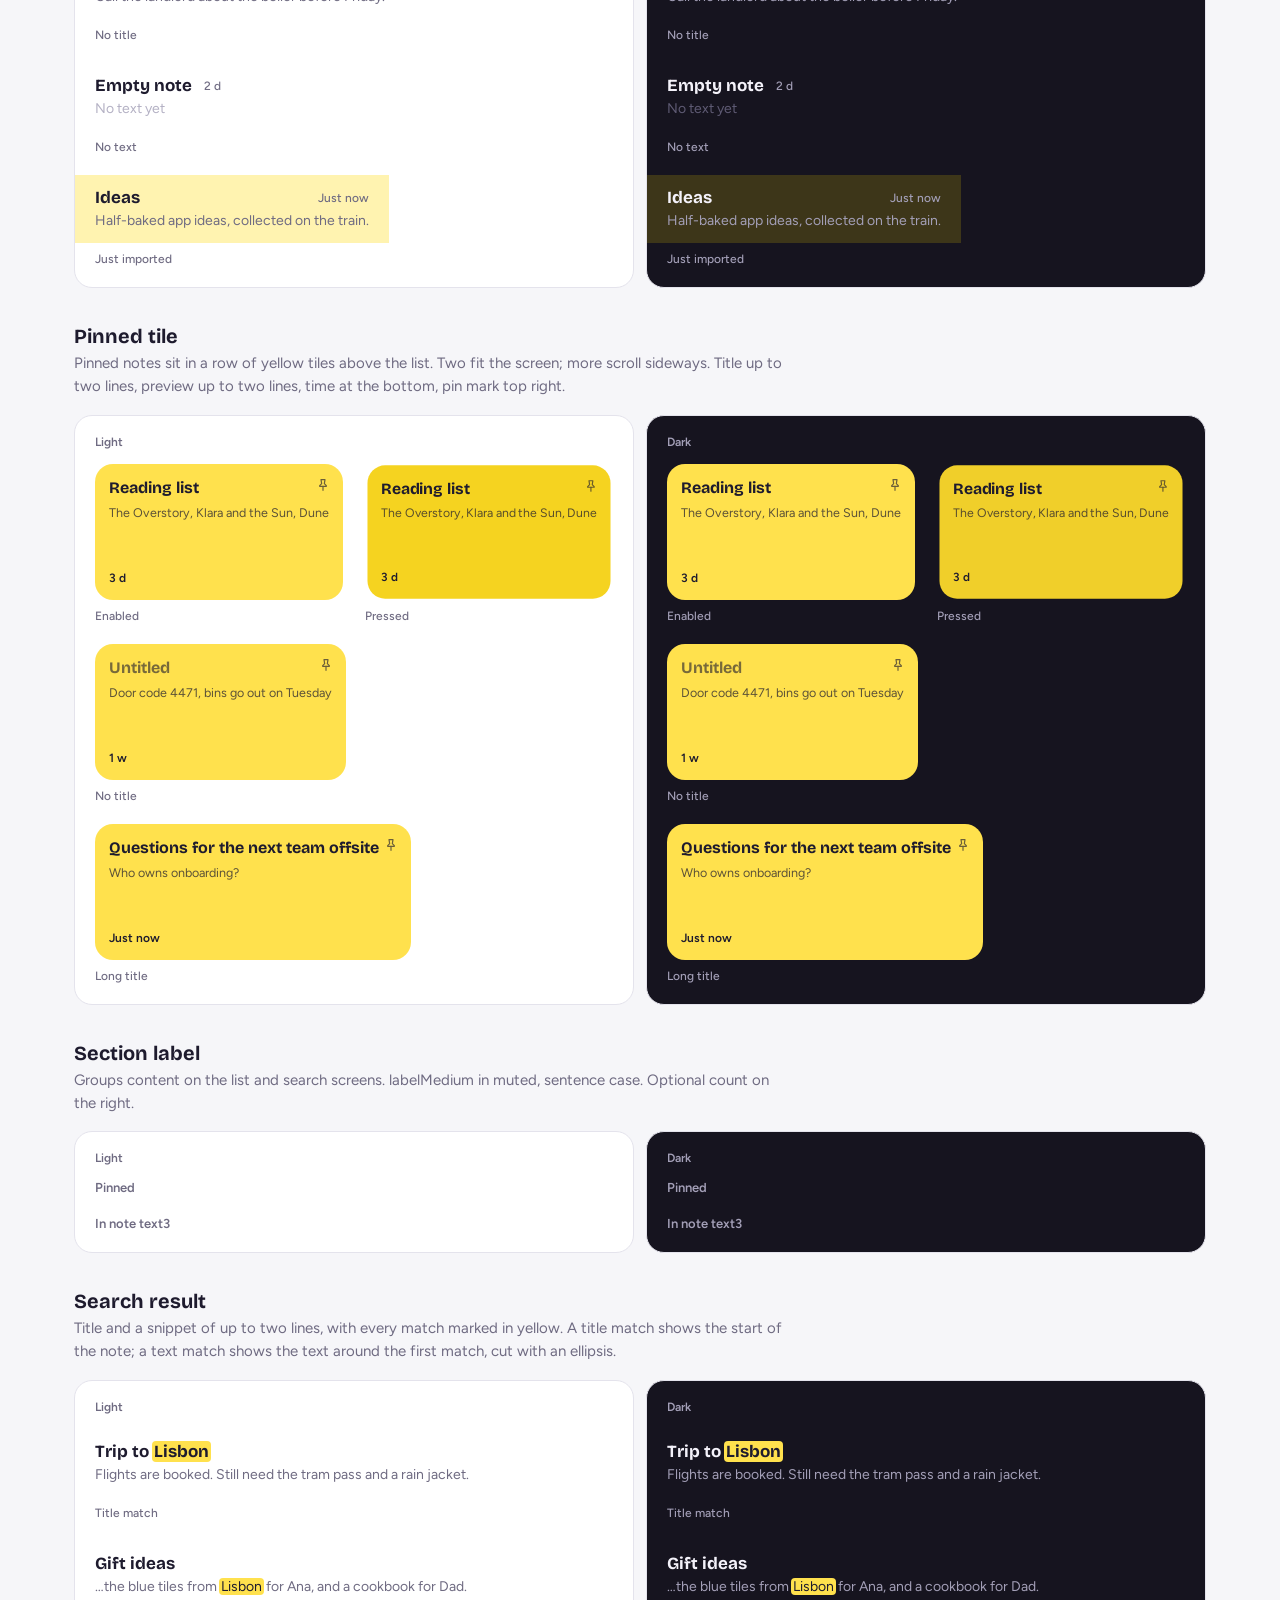
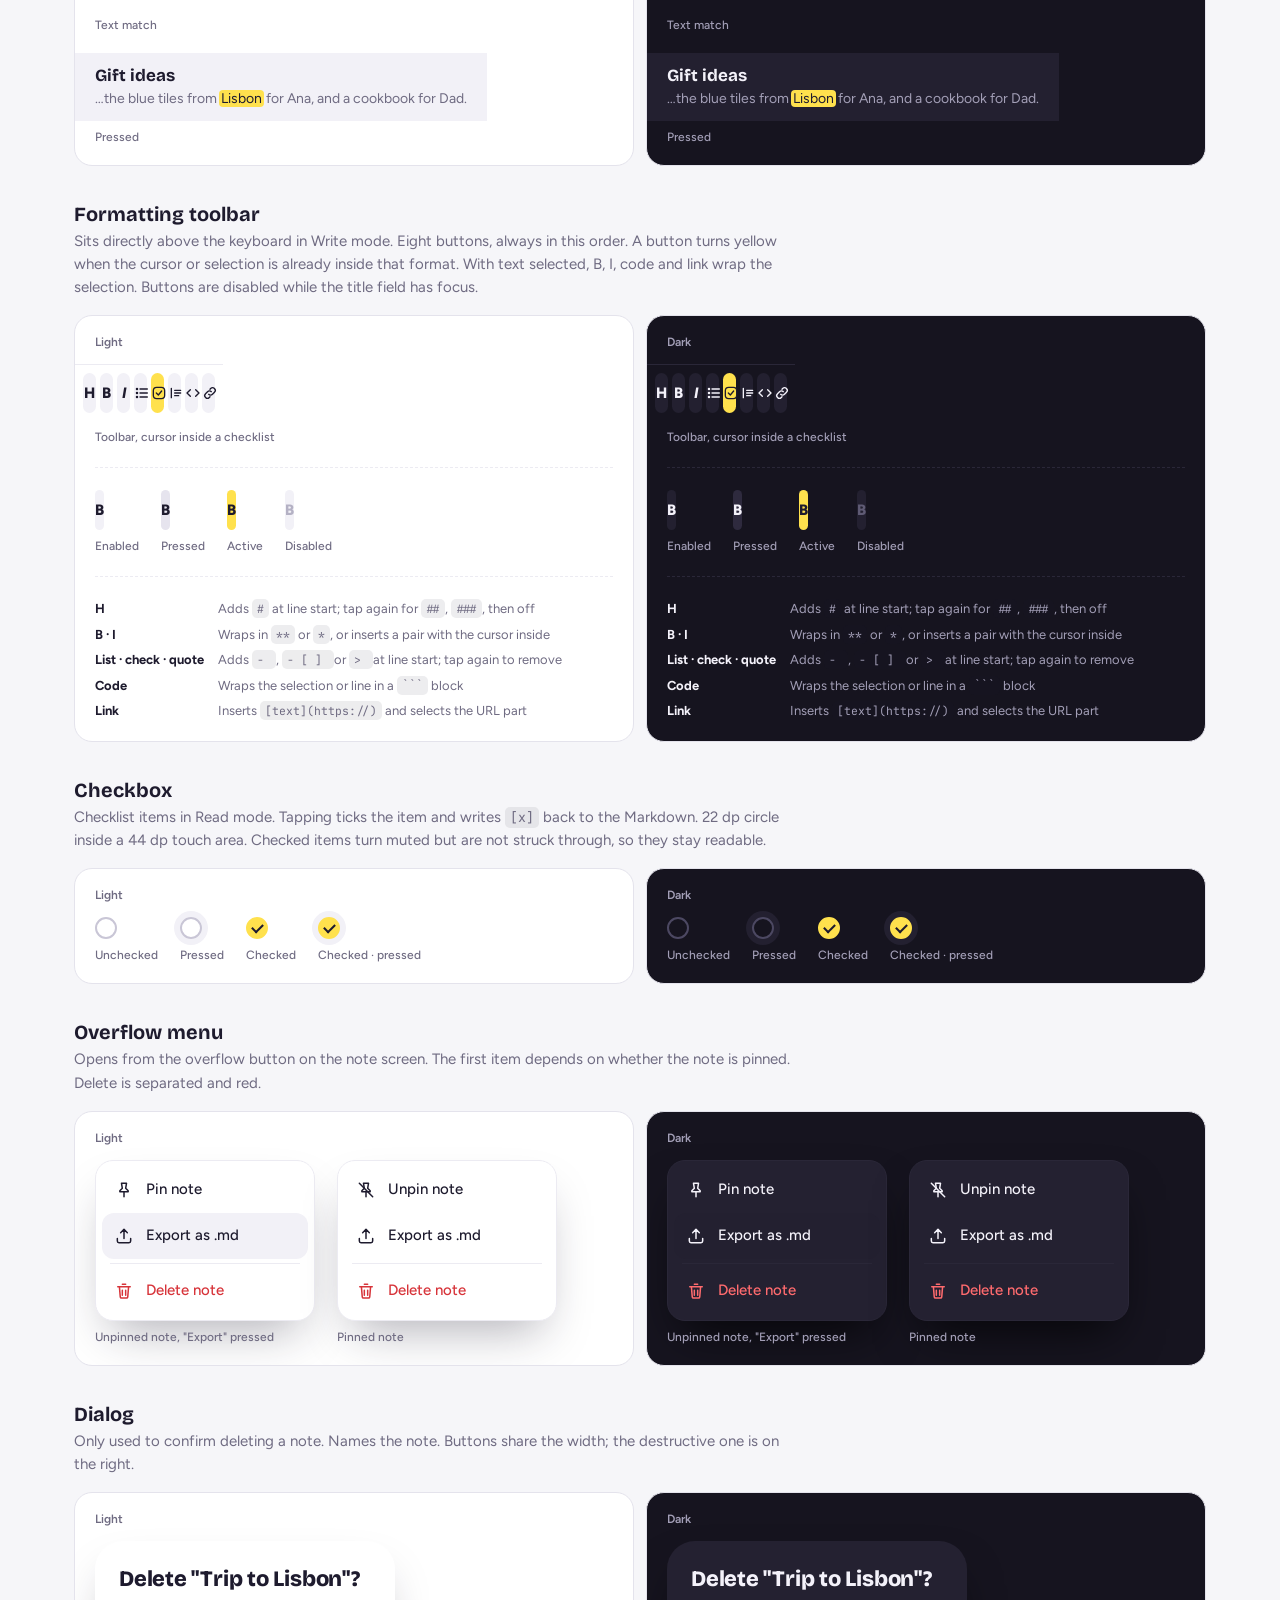
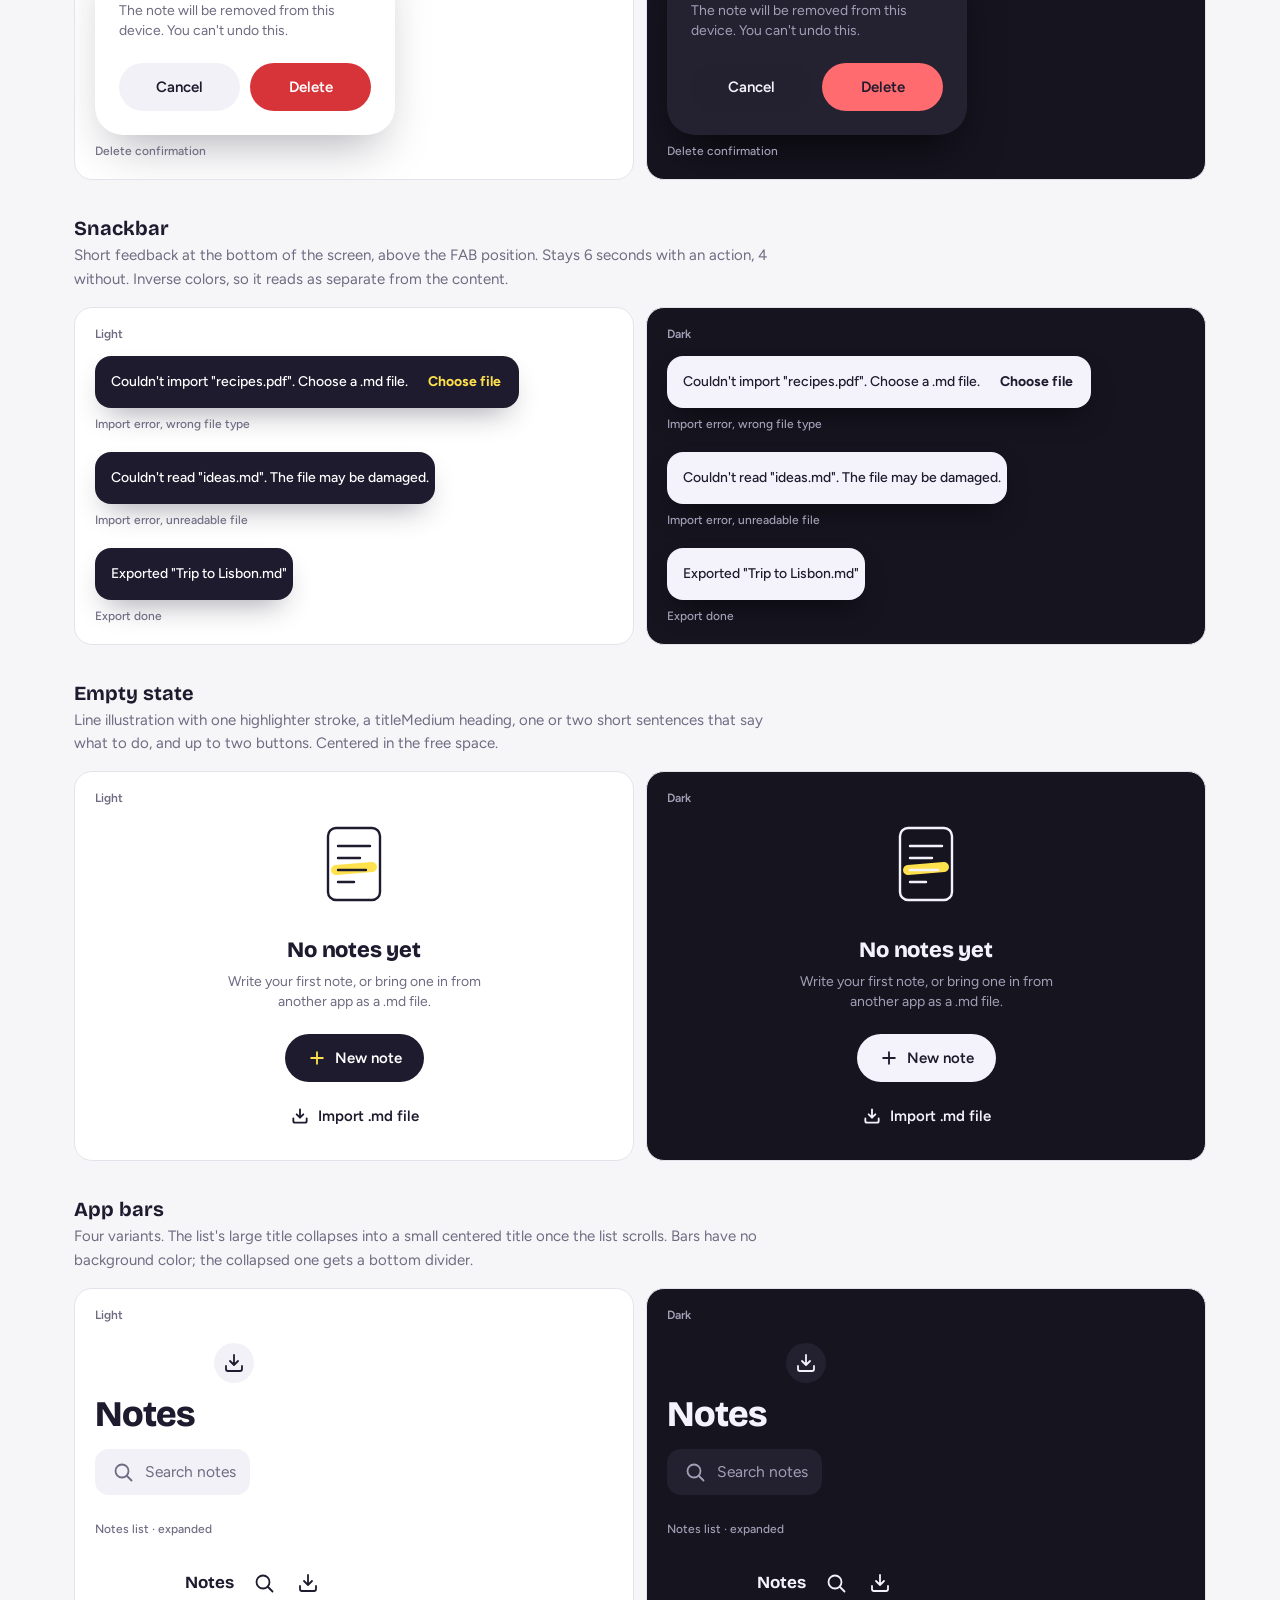
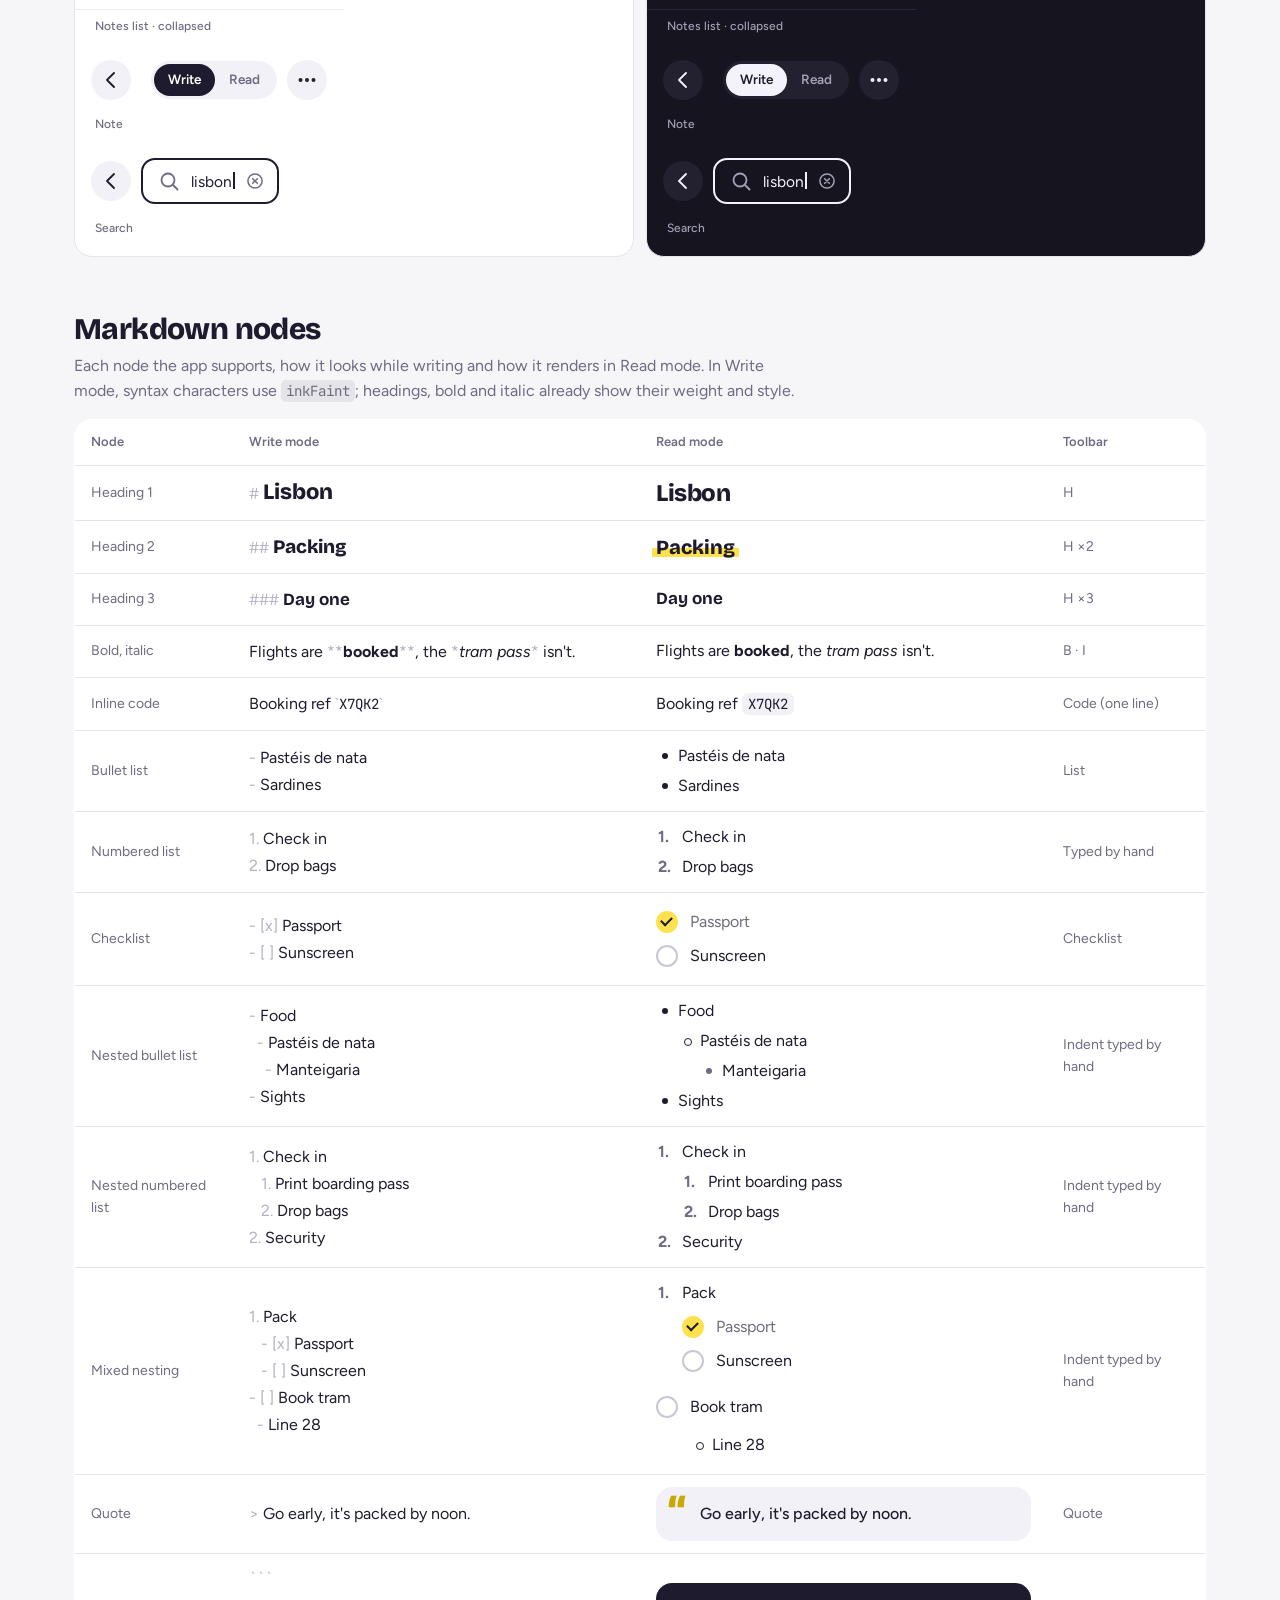
==== commit 10384786: "docs(design): add nested list styles Co-Authored-By: Claude Opus 5.5 (1M context) <noreply@anthropic" ====
--- a/designs/highlighter/index.html
+++ b/designs/highlighter/index.html
@@ -508,6 +508,19 @@
 <span class="s">2. </span>Drop bags</div></td><td class="mk"><div class="md"><ol><li>Check in</li><li>Drop bags</li></ol></div></td><td>Typed by hand</td></tr>
           <tr><td>Checklist</td><td class="mk"><div class="editor"><span class="s">- [x] </span>Passport
 <span class="s">- [ ] </span>Sunscreen</div></td><td class="mk"><div class="md"><ul class="check"><li class="done"><button class="cb x"></button>Passport</li><li><button class="cb"></button>Sunscreen</li></ul></div></td><td>Checklist</td></tr>
+          <tr><td>Nested bullet list</td><td class="mk"><div class="editor"><span class="s">- </span>Food
+  <span class="s">- </span>Pastéis de nata
+    <span class="s">- </span>Manteigaria
+<span class="s">- </span>Sights</div></td><td class="mk"><div class="md"><ul class="bullets"><li>Food<ul class="bullets"><li>Pastéis de nata<ul class="bullets"><li>Manteigaria</li></ul></li></ul></li><li>Sights</li></ul></div></td><td>Indent typed by hand</td></tr>
+          <tr><td>Nested numbered list</td><td class="mk"><div class="editor"><span class="s">1. </span>Check in
+   <span class="s">1. </span>Print boarding pass
+   <span class="s">2. </span>Drop bags
+<span class="s">2. </span>Security</div></td><td class="mk"><div class="md"><ol><li>Check in<ol><li>Print boarding pass</li><li>Drop bags</li></ol></li><li>Security</li></ol></div></td><td>Indent typed by hand</td></tr>
+          <tr><td>Mixed nesting</td><td class="mk"><div class="editor"><span class="s">1. </span>Pack
+   <span class="s">- [x] </span>Passport
+   <span class="s">- [ ] </span>Sunscreen
+<span class="s">- [ ] </span>Book tram
+  <span class="s">- </span>Line 28</div></td><td class="mk"><div class="md"><ol><li>Pack<ul class="check"><li class="done"><button class="cb x"></button>Passport</li><li><button class="cb"></button>Sunscreen</li></ul></li></ol><ul class="check"><li><button class="cb"></button>Book tram<ul class="bullets"><li>Line 28</li></ul></li></ul></div></td><td>Indent typed by hand</td></tr>
           <tr><td>Quote</td><td class="mk"><div class="editor"><span class="s">&gt; </span>Go early, it's packed by noon.</div></td><td class="mk"><div class="md"><blockquote>Go early, it's packed by noon.</blockquote></div></td><td>Quote</td></tr>
           <tr><td>Code block</td><td class="mk"><div class="editor"><span class="s mono">```</span>
 <span class="mono">TP 1353  Fri 08:40</span>
@@ -515,6 +528,18 @@
           <tr><td>Link</td><td class="mk"><div class="editor"><span class="s">[</span>Tram 28 route<span class="s">](</span><span class="url">carris.pt</span><span class="s">)</span></div></td><td class="mk"><div class="md"><p><a href="#">Tram 28 route</a></p></div></td><td>Link</td></tr>
         </tbody>
       </table>
+    </div>
+    <div class="doc-sub">
+      <h3>Nested lists</h3>
+      <p>Indent an item with spaces under the item above it to nest it. Bullet, numbered and checklist items can nest inside each other. A child list starts where its parent's text starts: 22 under a bullet, 26 under a number, 34 under a checkbox. Child items keep the 4 gap between items. Bullets change by level: filled <code>ink</code> dot, then an <code>ink</code> ring (1.5 stroke), then a filled <code>muted</code> dot for level 3 and deeper. Numbers look the same at every level. From level 4 on, lists stop indenting further so text keeps enough width on a phone. Checking a parent doesn't change its children.</p>
+      <div class="both">
+        <div class="md" style="padding:0;max-width:340px">
+          <h2><span>Lisbon plan</span></h2>
+          <ul class="bullets"><li>Food<ul class="bullets"><li>Pastéis de nata<ul class="bullets"><li>Manteigaria</li><li>Pastéis de Belém</li></ul></li><li>Grilled sardines</li></ul></li><li>Sights</li></ul>
+          <ol><li>Check in<ol><li>Print boarding pass</li><li>Drop bags</li></ol></li><li>Security<ul class="bullets"><li>Liquids in one bag</li></ul></li></ol>
+          <ul class="check"><li class="done"><button class="cb x"></button>Pack<ul class="check"><li class="done"><button class="cb x"></button>Passport</li><li><button class="cb"></button>Sunscreen</li></ul></li><li><button class="cb"></button>Book tram<ul class="bullets"><li>Line 28 from Martim Moniz</li></ul></li></ul>
+        </div>
+      </div>
     </div>
     <div class="doc-sub">
       <h3>All nodes together</h3>
--- a/designs/highlighter/ds.css
+++ b/designs/highlighter/ds.css
@@ -261,14 +261,21 @@
 }
 .mk .md a.is-pressed, .mk a.md-link.is-pressed { background: var(--hl-soft); }
 .mk .md ul, .mk .md ol { list-style: none; }
-.mk .md ul.bullets li { position: relative; padding-left: 22px; }
-.mk .md ul.bullets li + li, .mk .md ol li + li { margin-top: 4px; }
-.mk .md ul.bullets li::before { content: ""; position: absolute; left: 6px; top: 10px; width: 6px; height: 6px; border-radius: 50%; background: var(--ink); }
+.mk .md ul.bullets > li { position: relative; padding-left: 22px; }
+.mk .md ul.bullets > li + li, .mk .md ol > li + li { margin-top: 4px; }
+.mk .md ul.bullets > li::before { content: ""; position: absolute; left: 6px; top: 10px; width: 6px; height: 6px; border-radius: 50%; background: var(--ink); }
 .mk .md ol { counter-reset: n; }
-.mk .md ol li { position: relative; padding-left: 26px; counter-increment: n; }
-.mk .md ol li::before { content: counter(n) "."; position: absolute; left: 2px; font-weight: 700; color: var(--muted); }
-.mk .md ul.check li { display: flex; gap: 12px; align-items: center; padding: 4px 0; }
-.mk .md ul.check li.done { color: var(--muted); }
+.mk .md ol > li { position: relative; padding-left: 26px; counter-increment: n; }
+.mk .md ol > li::before { content: counter(n) "."; position: absolute; left: 2px; font-weight: 700; color: var(--muted); }
+.mk .md ul.check > li { display: flex; gap: 12px; align-items: center; padding: 4px 0; }
+.mk .md ul.check > li.done { color: var(--muted); }
+/* Nested lists: a child list starts where its parent's text starts (22 / 26 / 34px). */
+.mk .md li > ul, .mk .md li > ol { margin-top: 4px; }
+.mk .md ul.check > li { flex-wrap: wrap; }
+.mk .md ul.check > li > ul, .mk .md ul.check > li > ol { flex: 1 0 100%; padding-left: 34px; margin-top: 0; color: var(--ink); }
+.mk .md ul.check > li > ul.check > li:first-child { padding-top: 4px; }
+.mk .md :is(ul, ol) ul.bullets > li::before { background: transparent; border: 1.5px solid var(--ink); }
+.mk .md :is(ul, ol) :is(ul, ol) ul.bullets > li::before { background: var(--muted); border: 0; }
 .mk .md blockquote { position: relative; background: var(--surface); border-radius: 16px; padding: 14px 16px 14px 44px; font-weight: 500; }
 .mk .md blockquote::before { content: "\201C"; position: absolute; left: 12px; top: 4px; font: 800 44px/1 "Bricolage Grotesque", sans-serif; color: var(--hl-deep); }
 .mk .md pre { background: var(--code-bg); color: var(--code-ink); border-radius: 16px; padding: 14px 16px; font: 400 13px/21px "JetBrains Mono", monospace; white-space: pre; overflow: hidden; }
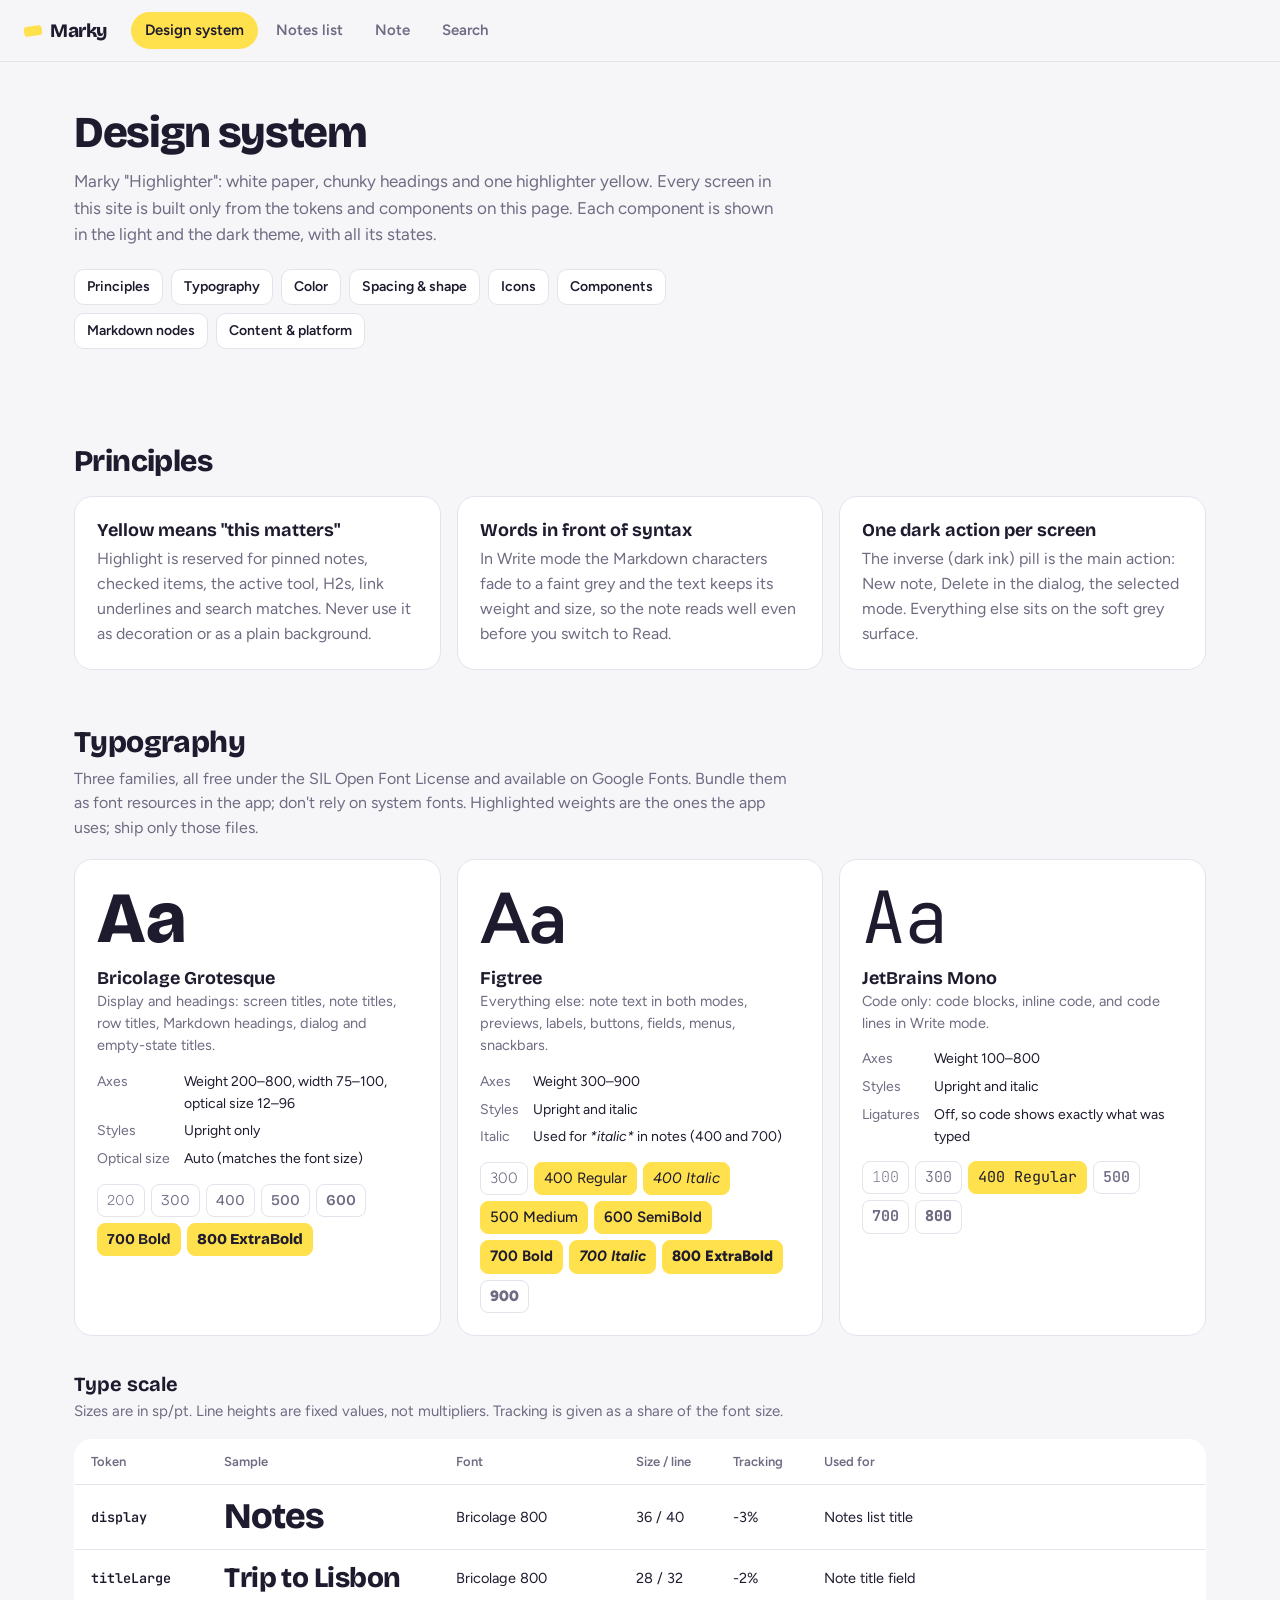
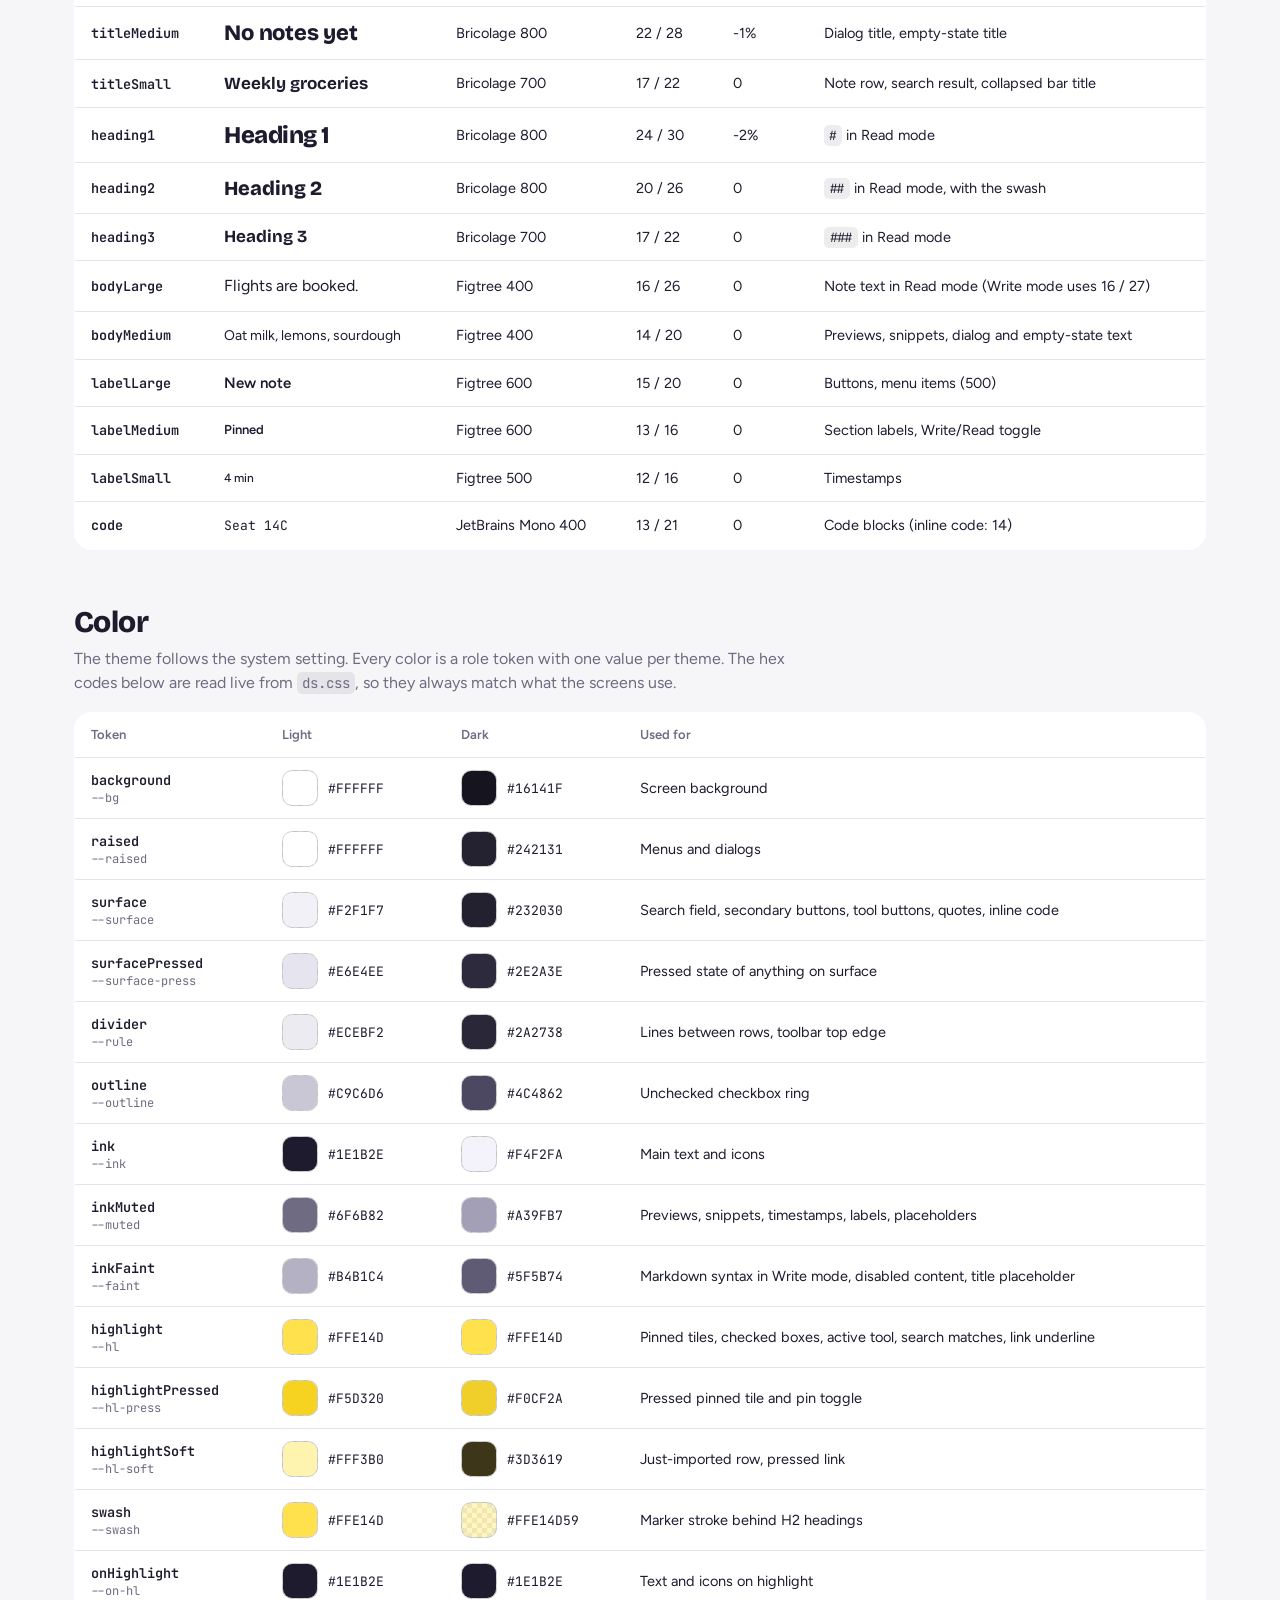
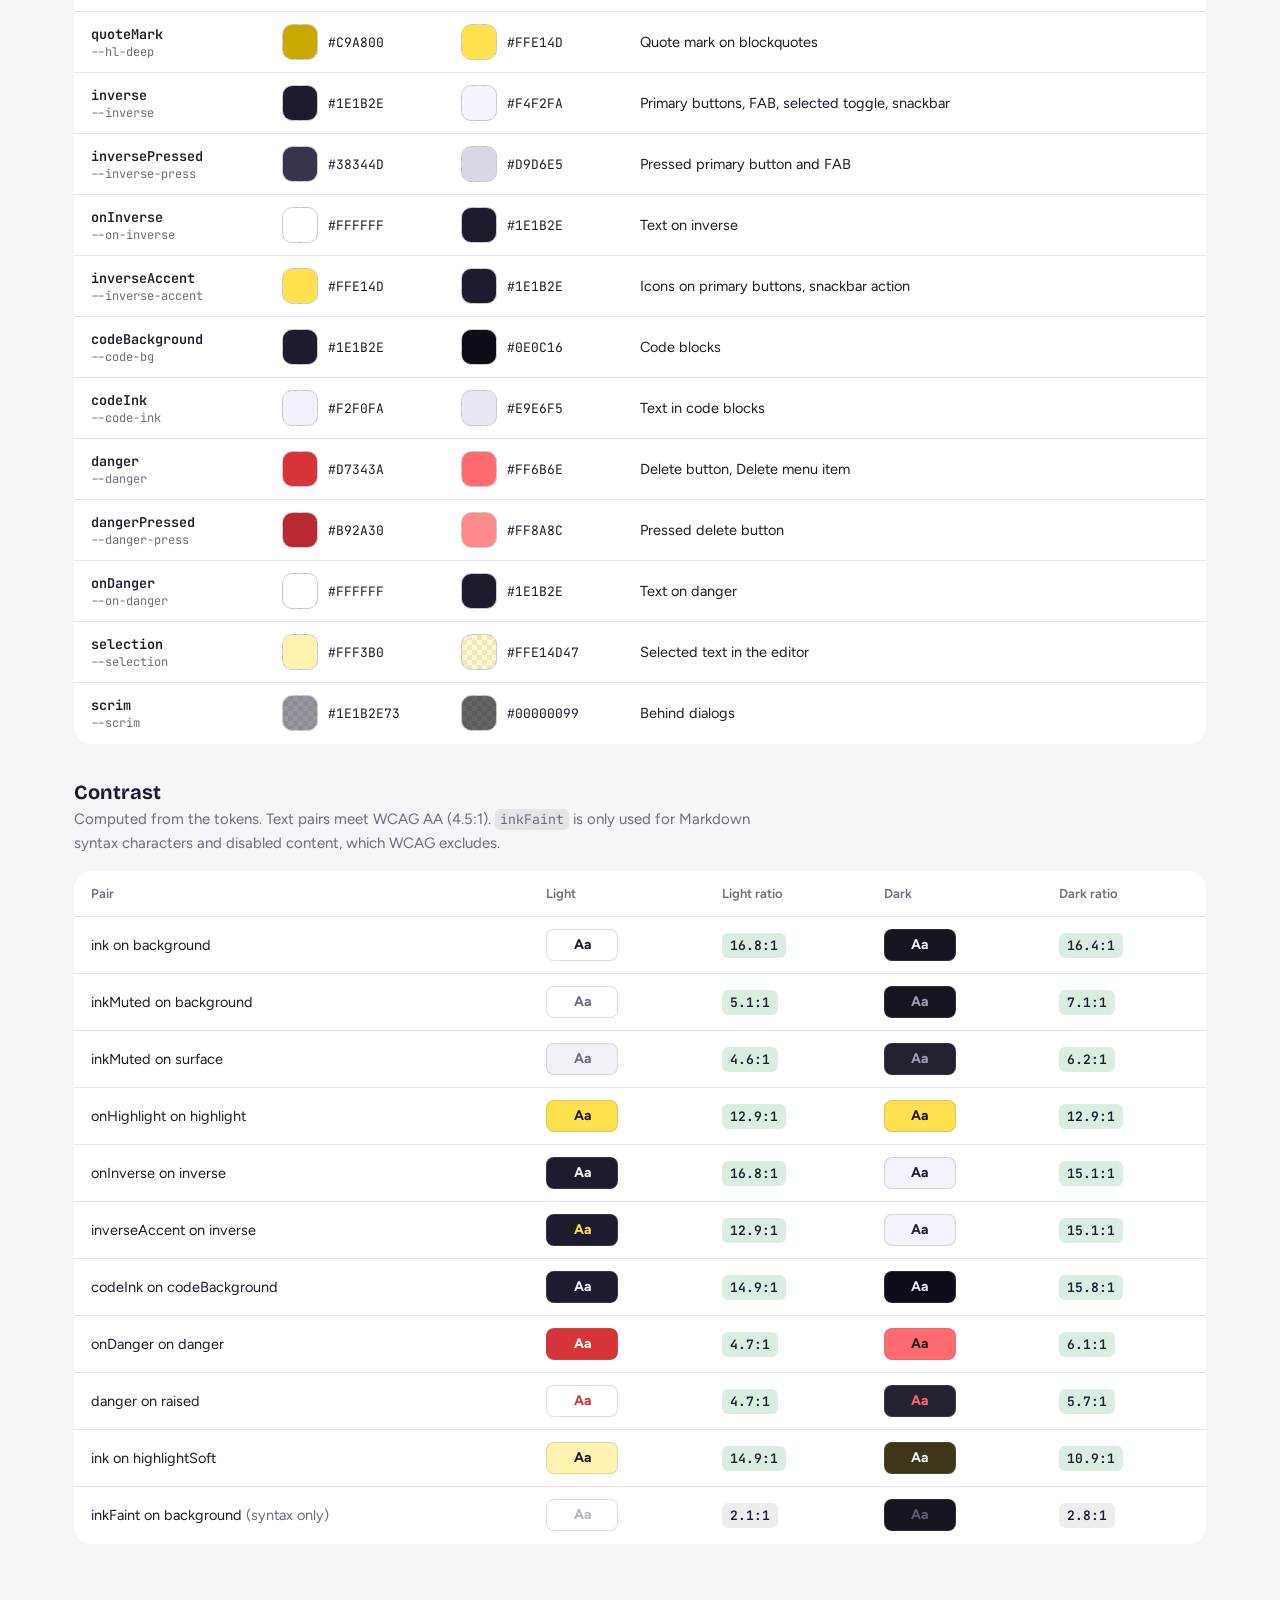
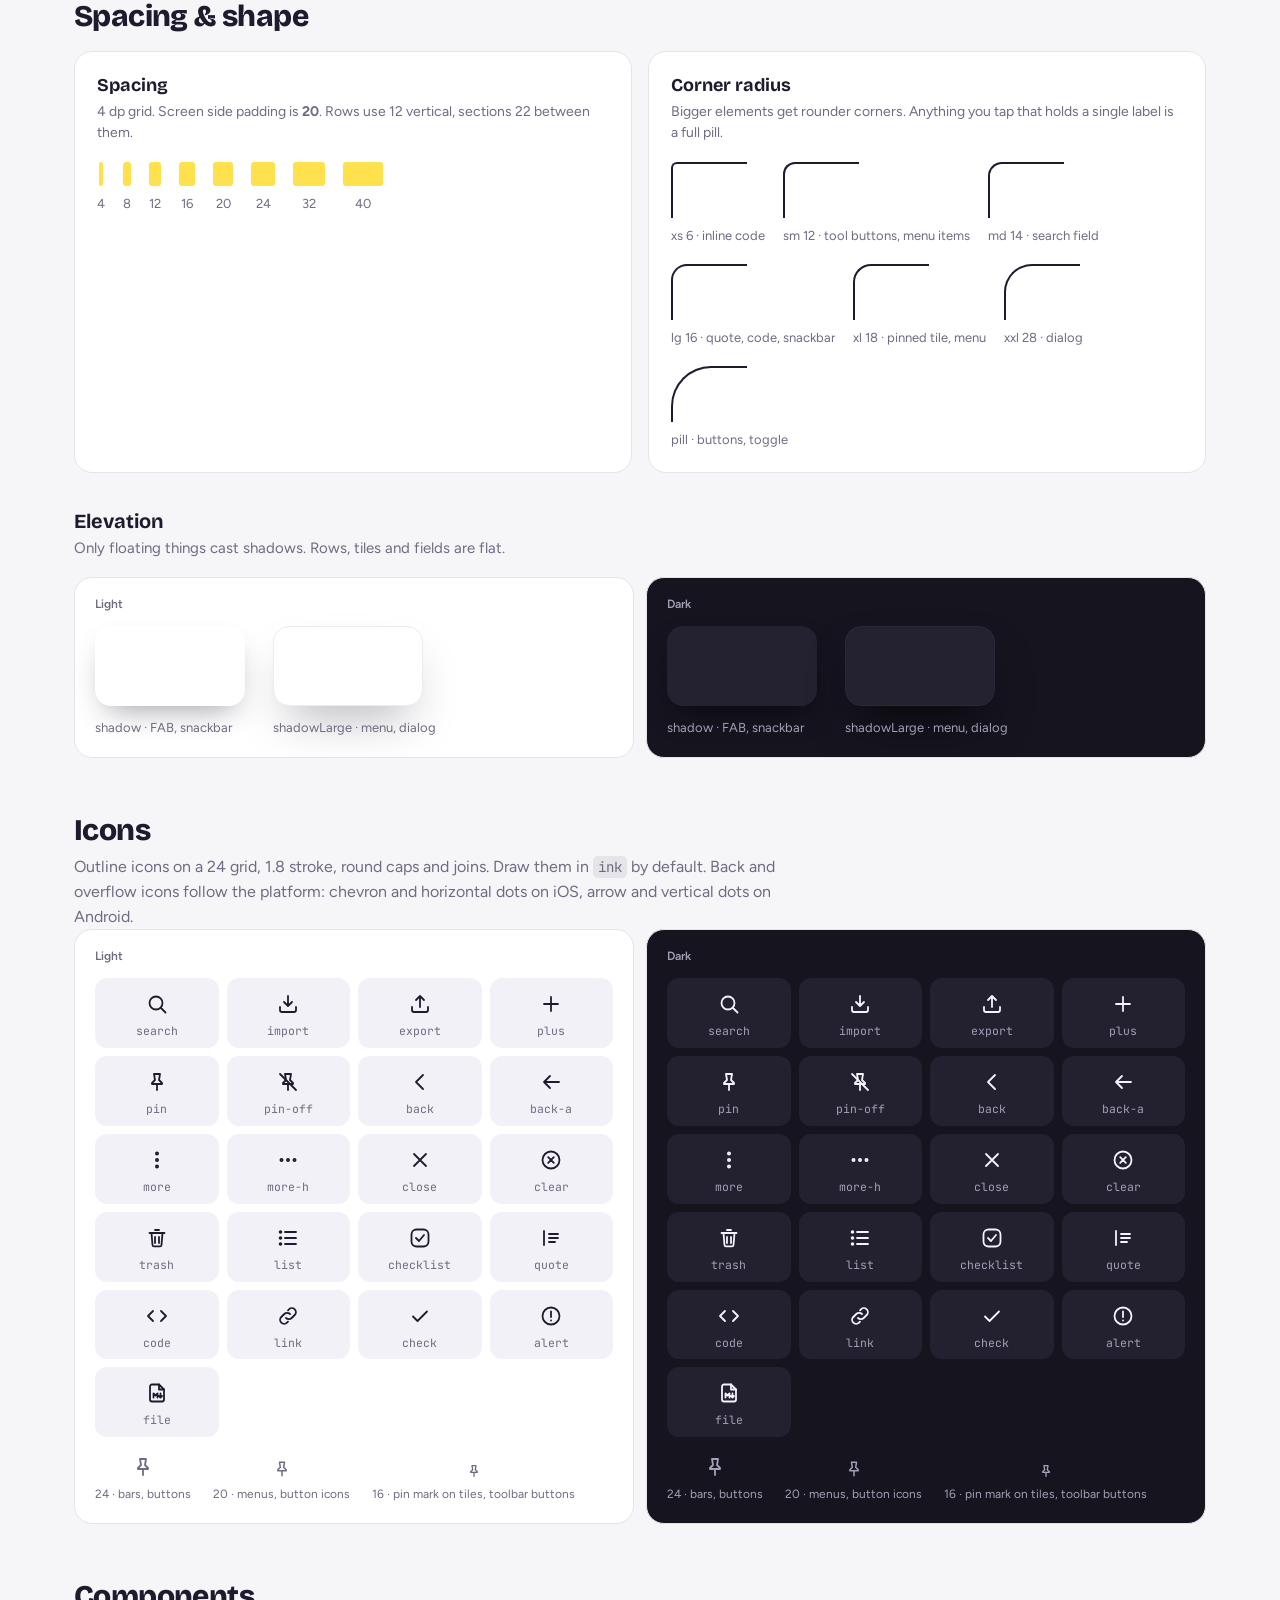
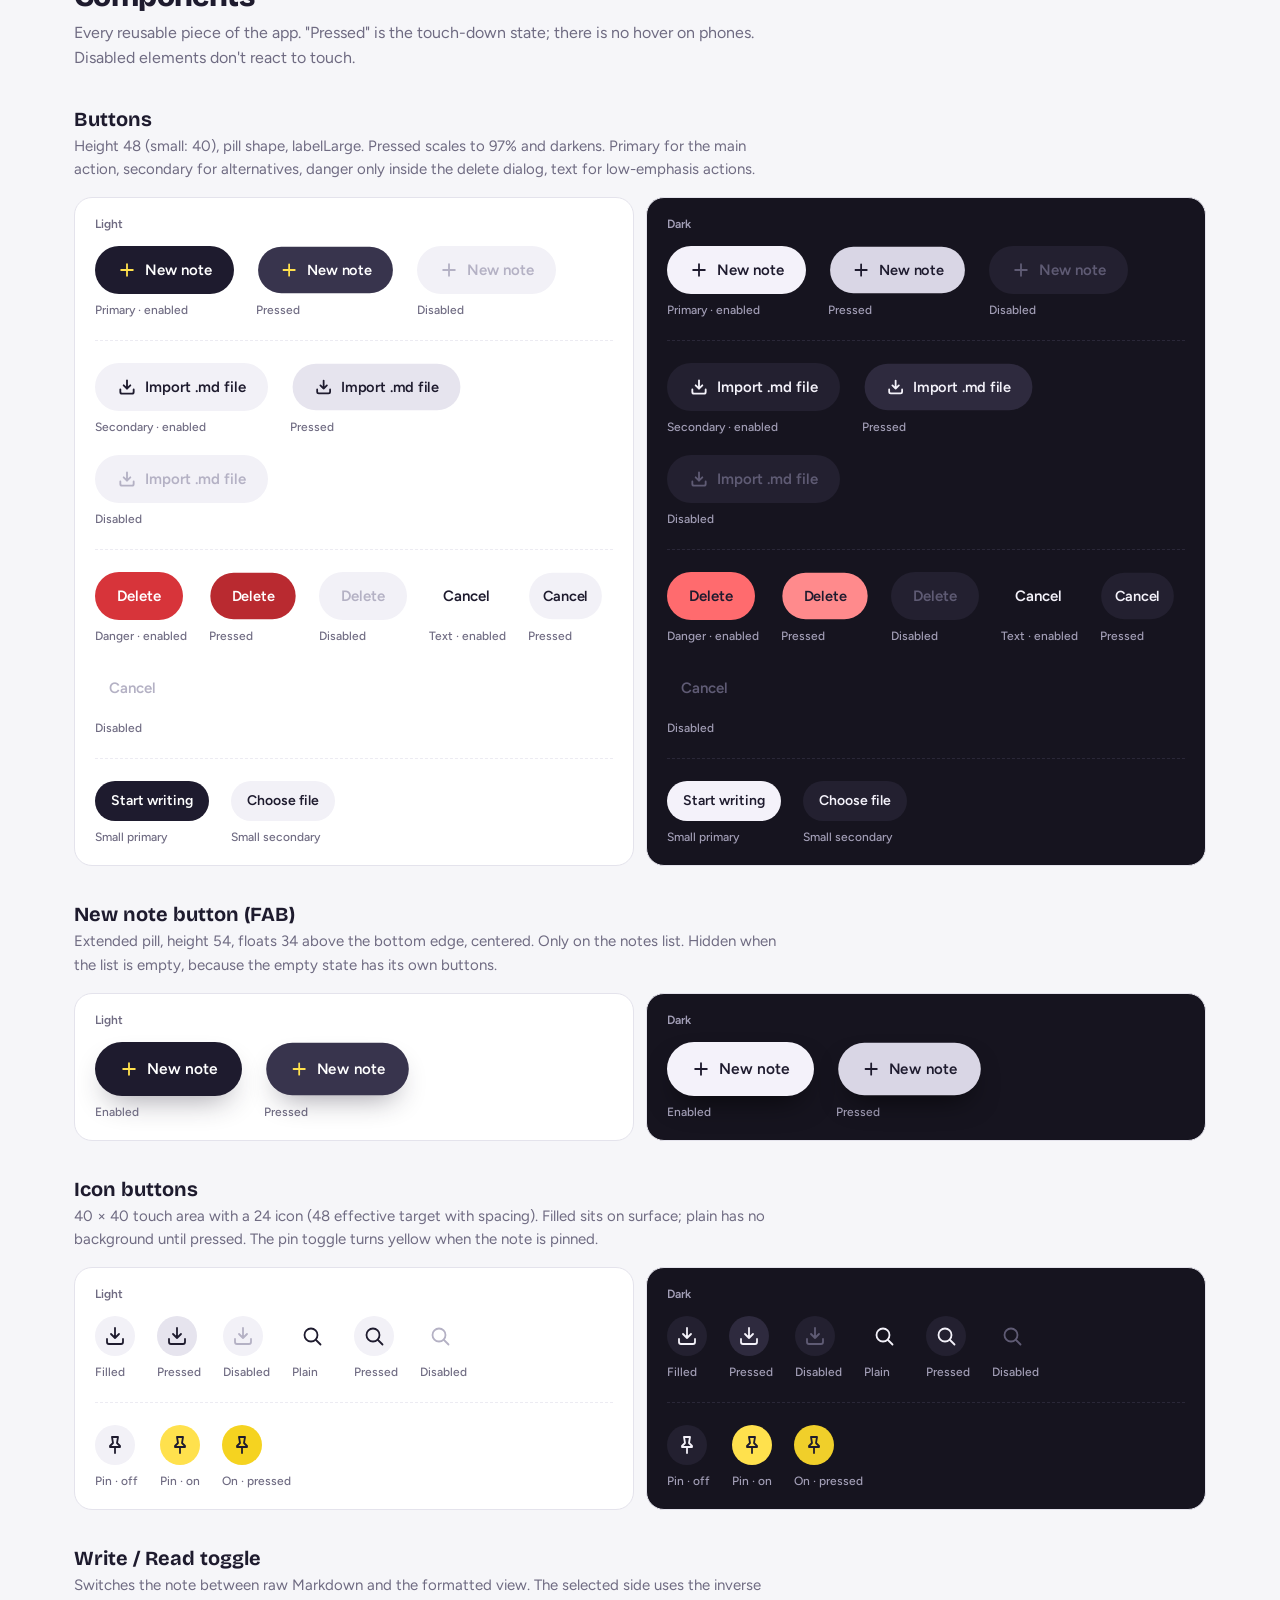
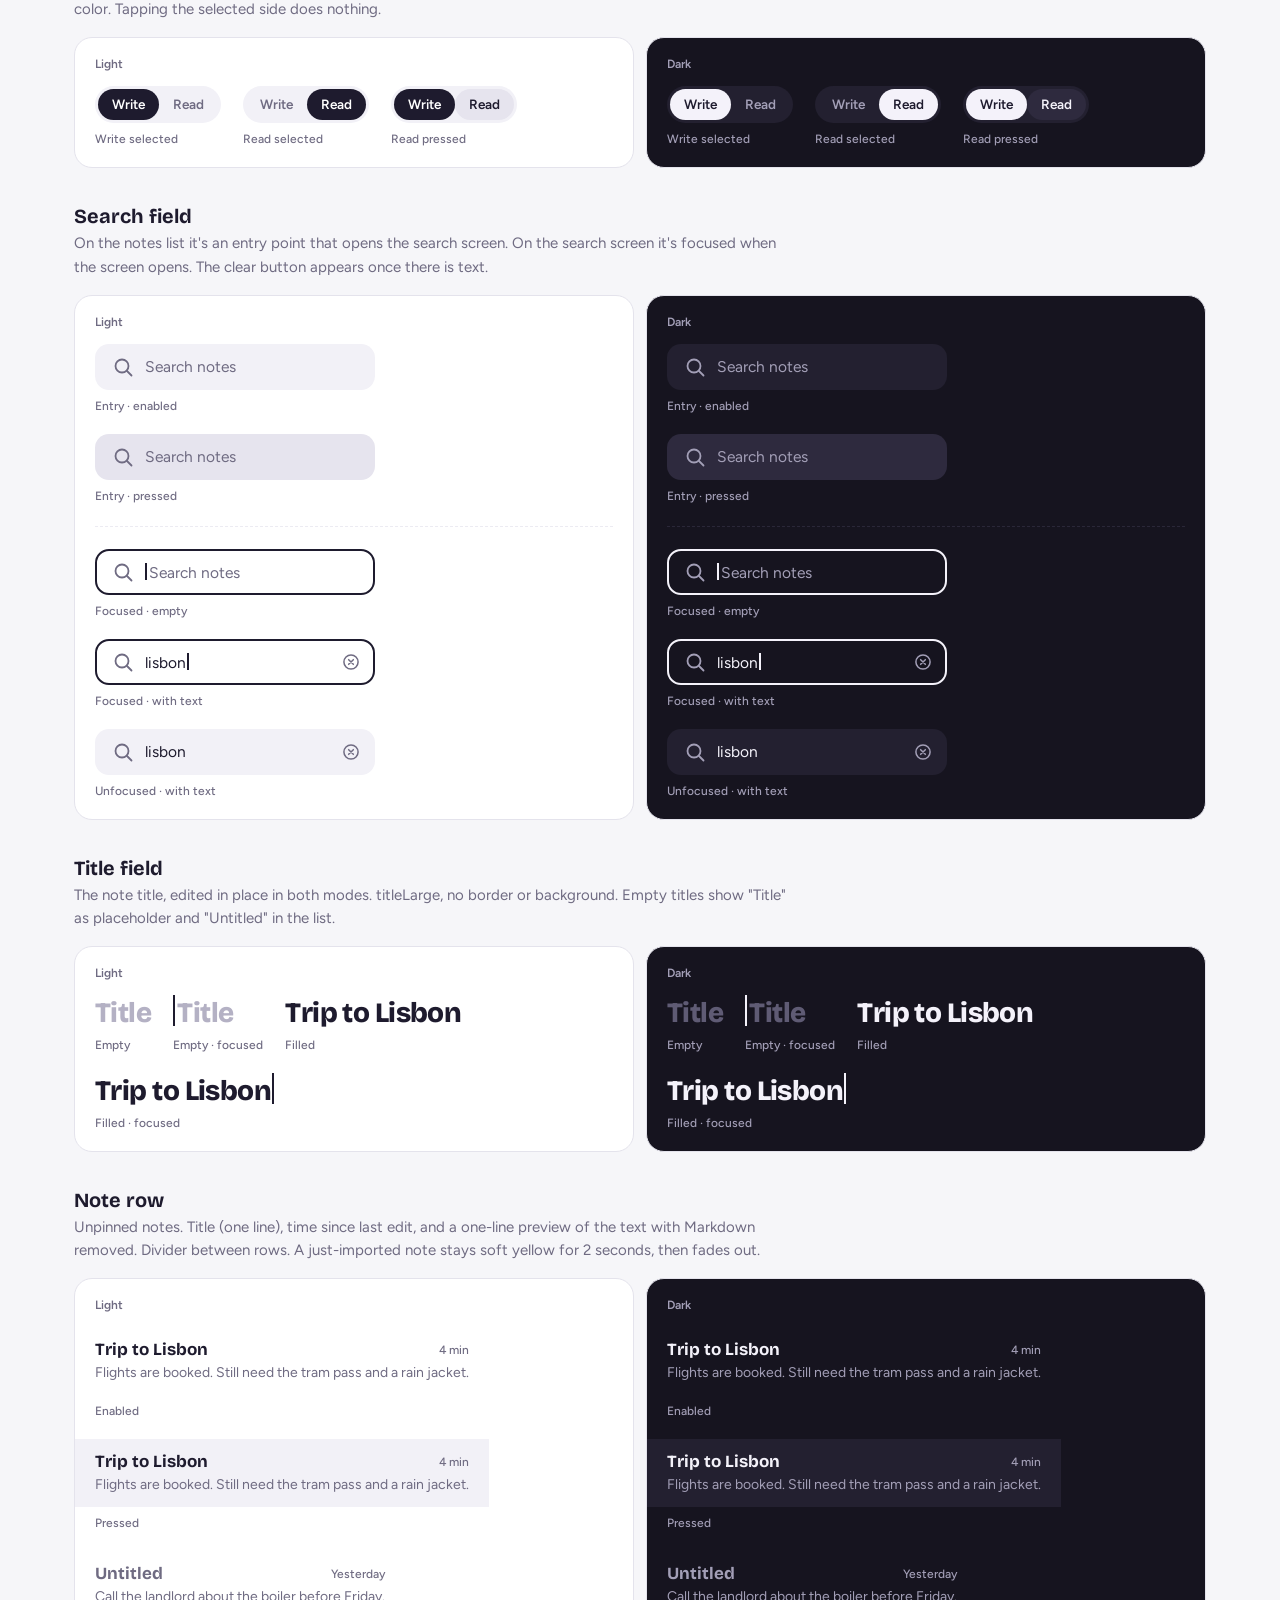
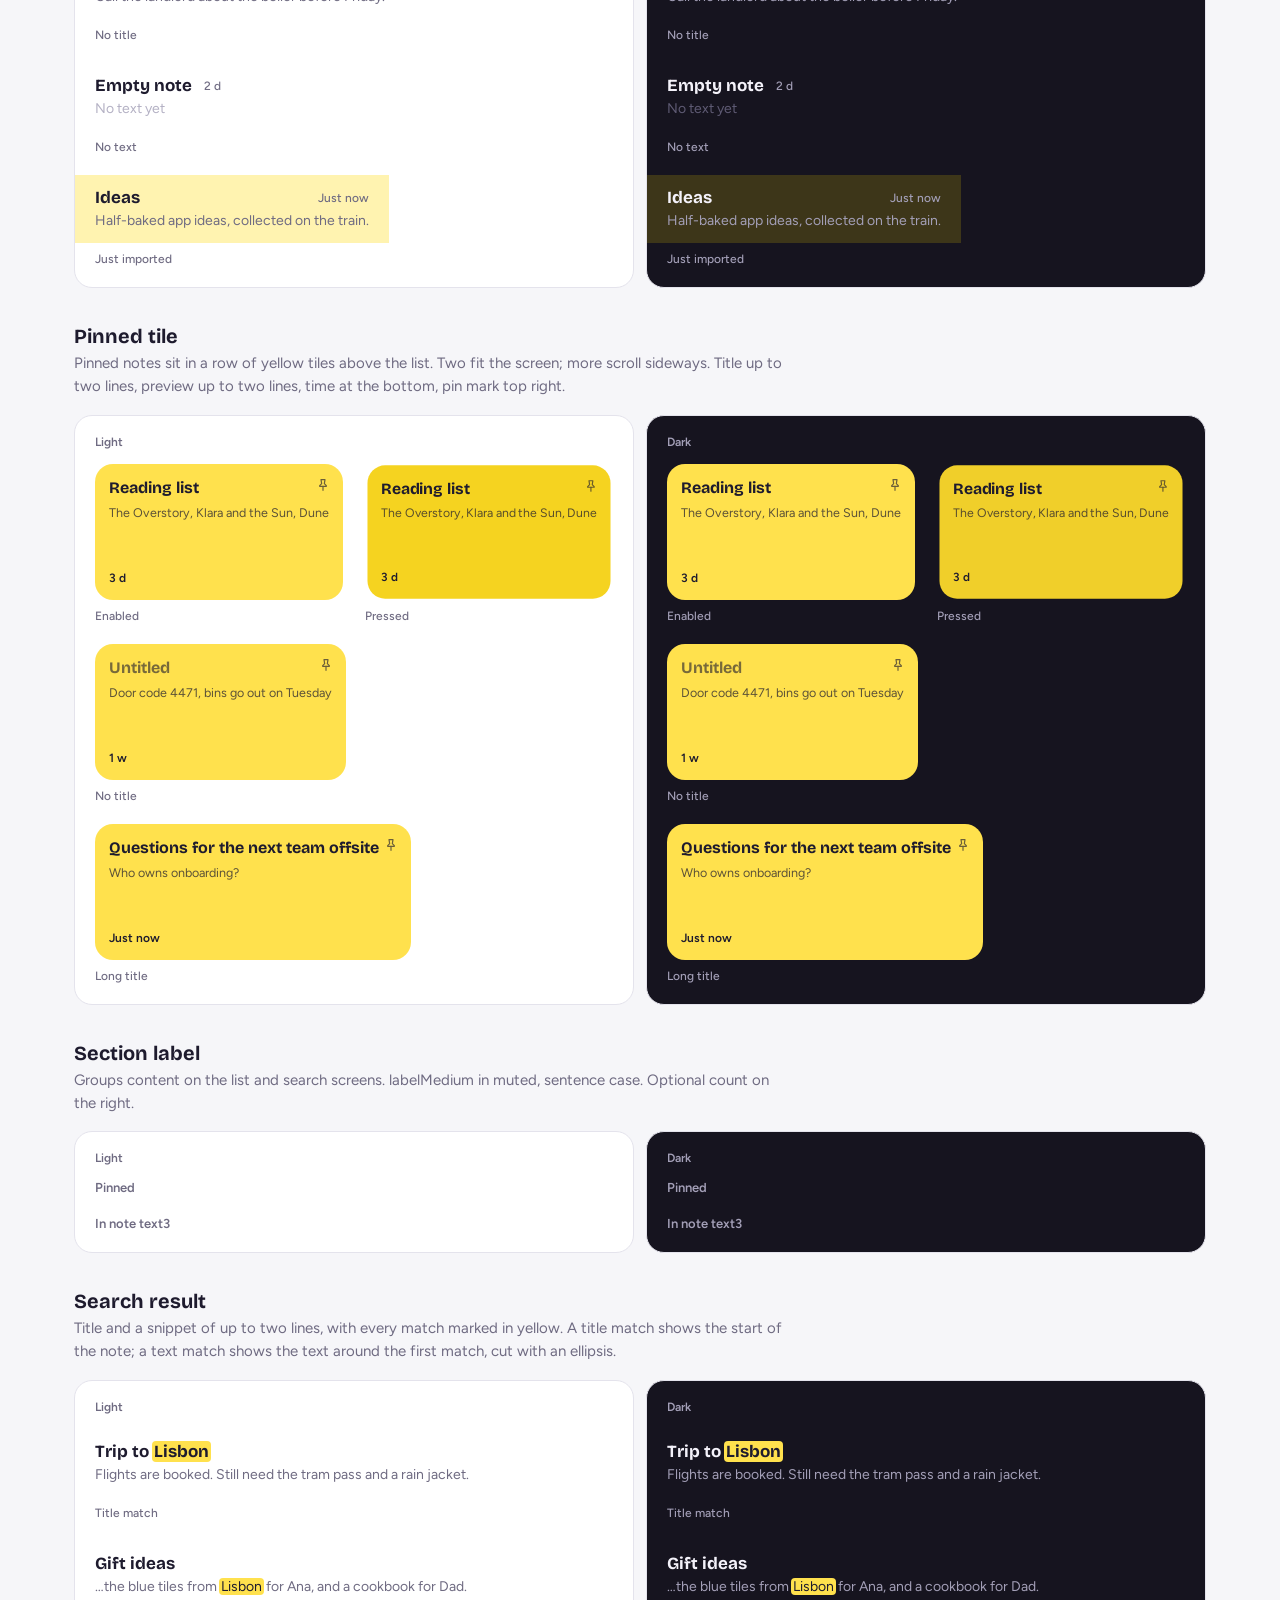
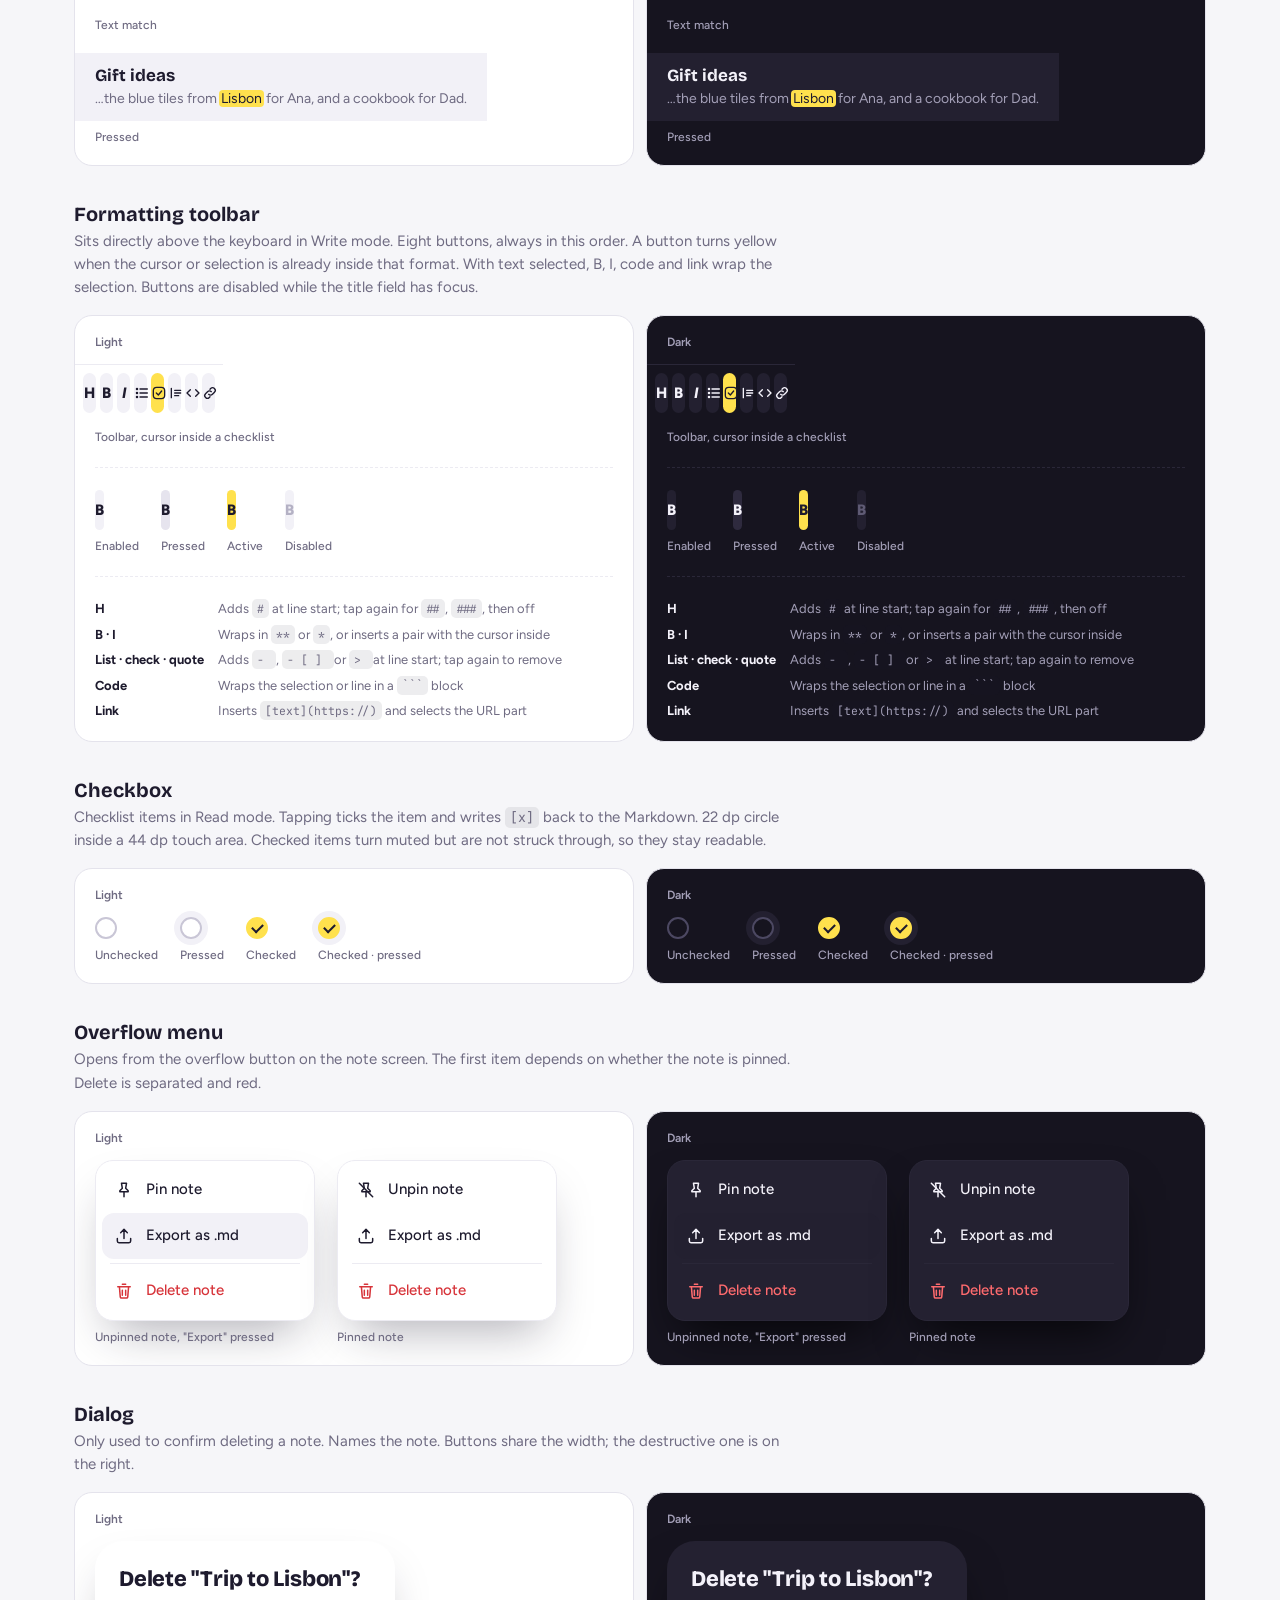
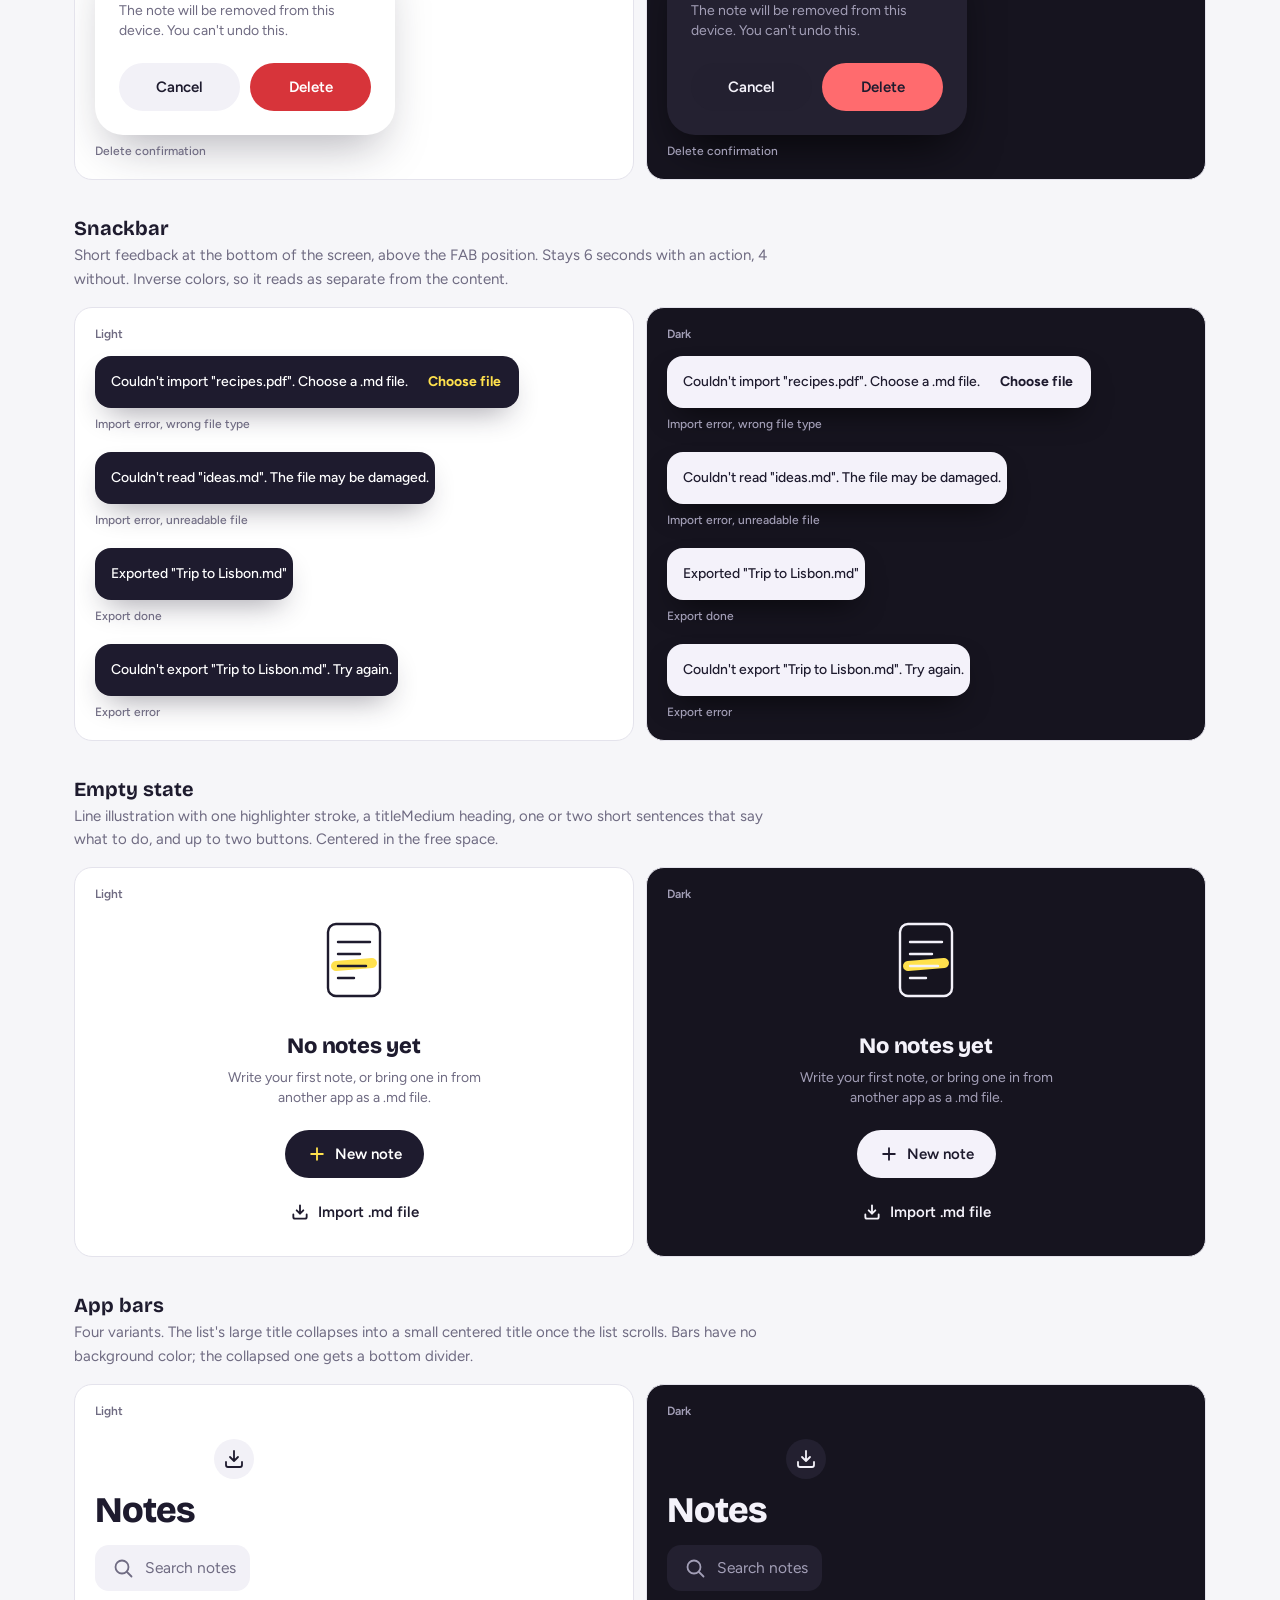
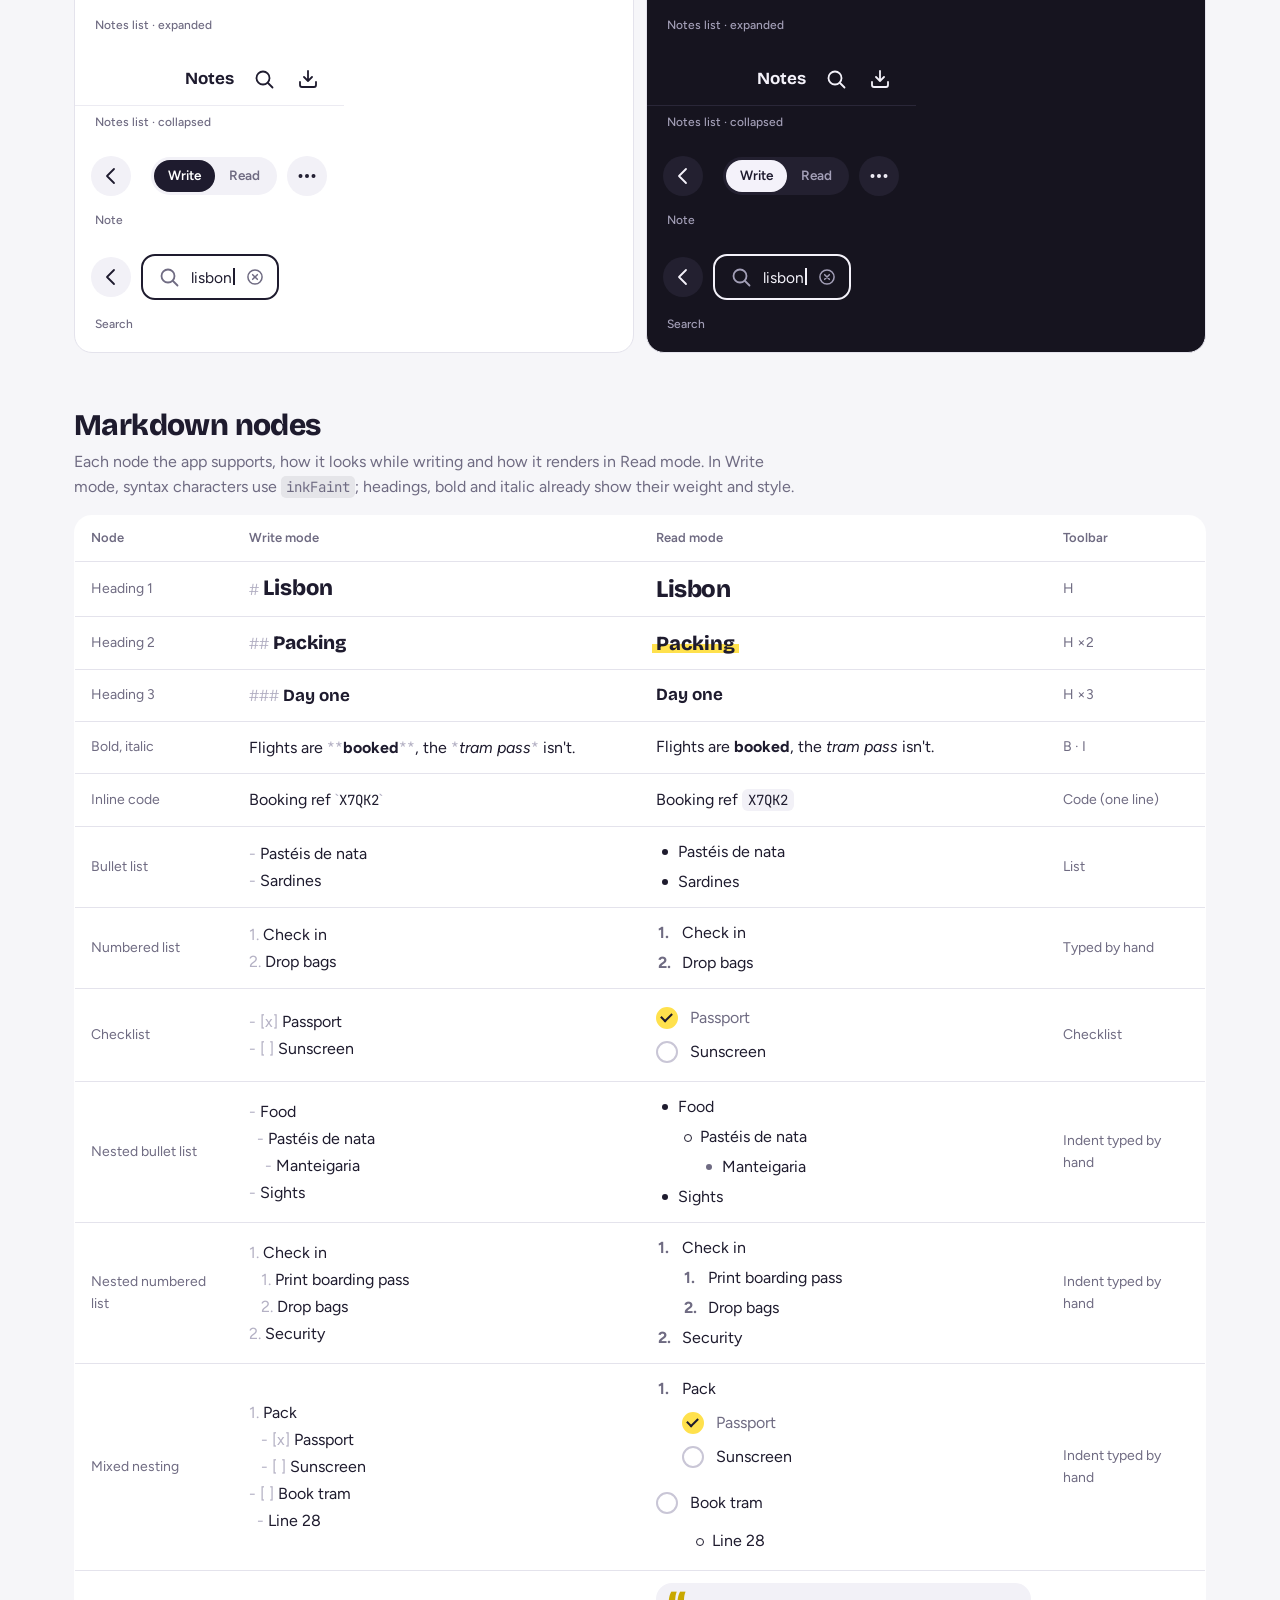
==== commit ee79580d: "docs(design): match import title rule to spec and add export error snackbar Co-Authored-By: Claude O" ====
--- a/designs/highlighter/index.html
+++ b/designs/highlighter/index.html
@@ -446,6 +446,7 @@
           <div class="state stretch"><div class="snackbar"><span class="msg">Couldn't import "recipes.pdf". Choose a .md file.</span><button class="action">Choose file</button></div><span class="state-name">Import error, wrong file type</span></div>
           <div class="state stretch"><div class="snackbar"><span class="msg">Couldn't read "ideas.md". The file may be damaged.</span></div><span class="state-name">Import error, unreadable file</span></div>
           <div class="state stretch"><div class="snackbar"><span class="msg">Exported "Trip to Lisbon.md"</span></div><span class="state-name">Export done</span></div>
+          <div class="state stretch"><div class="snackbar"><span class="msg">Couldn't export "Trip to Lisbon.md". Try again.</span></div><span class="state-name">Export error</span></div>
         </div>
       </div>
     </div>
